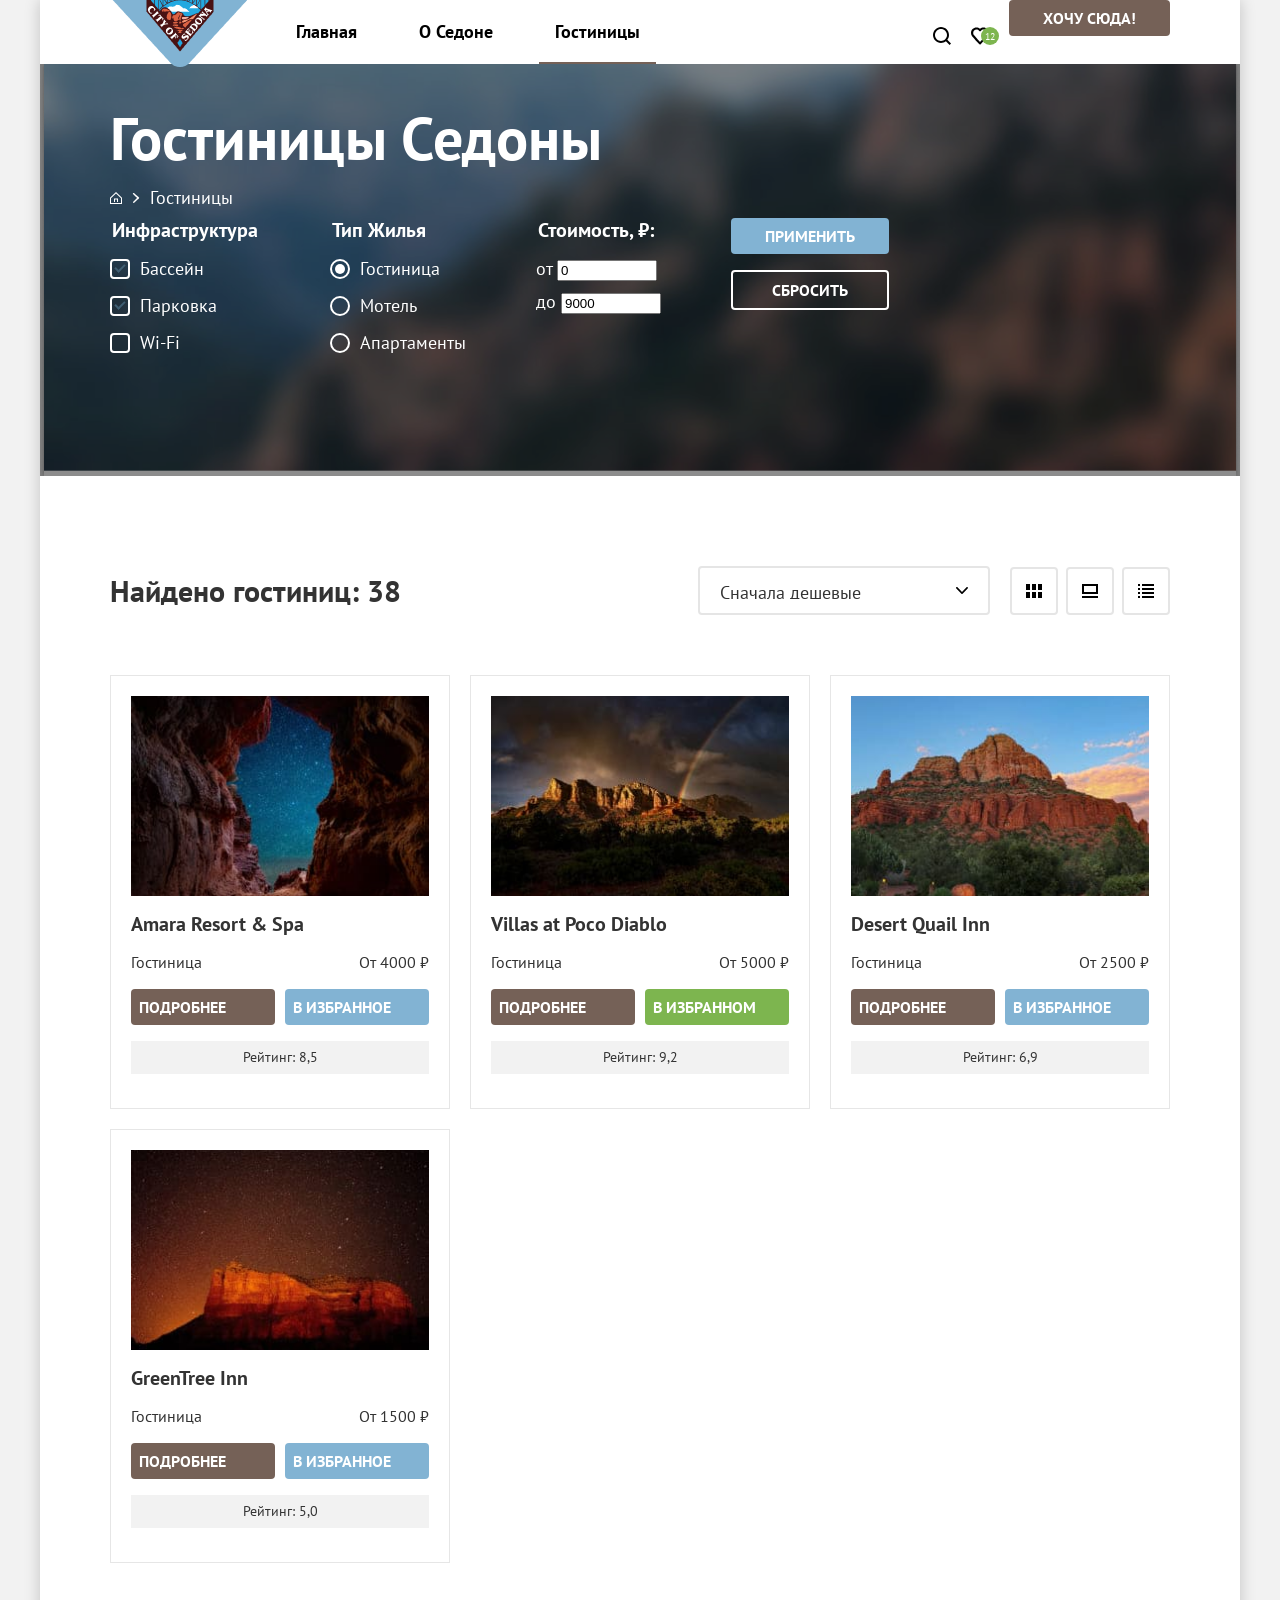
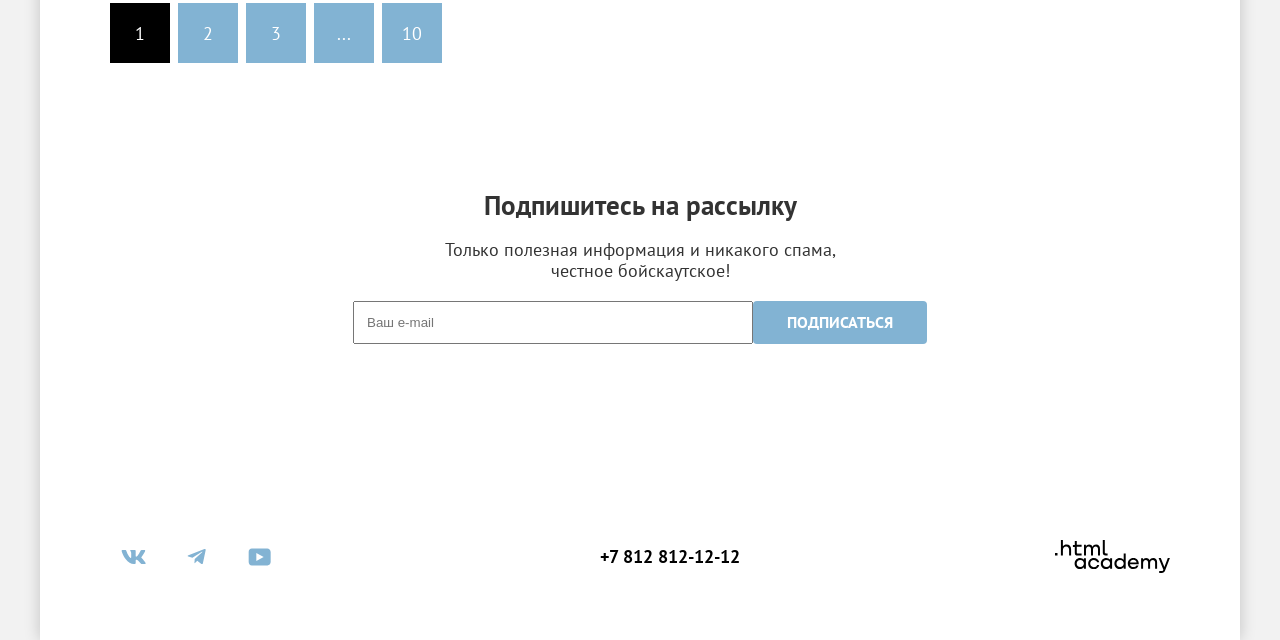
==== catalog.html @ e2291a4c "Add files via upload" ====
<!DOCTYPE html>
<html lang="ru">

<head>
  <meta charset="utf-8">
  <title>HTML Academy: Седона</title>
  <link rel="stylesheet" href="styles/styles.css">
</head>

<body class="page">
  <div class="container">

    <header class="header">
      <nav class="navigation">
        <a class="navigation-logo" href="index.html">
          <img class="image logo-img" src="images/logo.png" width="140" height="70" alt="Логотип города Седона">
        </a>

        <ul class="menu list-reset">
          <li class="menu-item">
            <a class="menu-link" href="index.html">Главная</a>
          </li>
          <li class="menu-item">
            <a class="menu-link" href="about.html">О Седоне</a>
          </li>
          <li class="menu-item">
            <a class="menu-link menu-link--active" href="catalog.html">Гостиницы</a>
          </li>
        </ul>

        <ul class="user list-reset">
          <li class="user-item">
            <a class="icon" href="search.html">
              <img class="image icon-img" src="images/search.svg" alt="">
              <span class="visually-hidden">Поиск</span>
            </a>
          </li>
          <li class="user-item">
            <a class="icon" href="favourites.html">
              <span class="count">12</span>
              <img class="image icon-img" src="images/favourite.svg" alt="">
              <span class="visually-hidden">Избранное</span>
            </a>
          </li>
          <li class="user-item">
            <a class="button button--brown" href="booking.html">Хочу сюда!</a>
          </li>
        </ul>
      </nav>
    </header>

    <main class="main-catalog">

      <section class="catalog">
        <h1 class="catalog-title">Гостиницы Седоны</h1>

        <ul class="breadcrumbs list-reset">
          <li class="breadcrumbs-item">
            <a class="breadcrumbs-link" href="index.html">
              <img class="image breadcrumbs-icon" src="images/main-page.svg" alt="Главная">
            </a>
          </li>
          <li class="breadcrumbs-item">
            <img class="image breadcrumbs-icon" src="images/breadcrumbs.png" alt="">
          </li>
          <li class="breadcrumbs-item breadcrumbs-current">
            <span aria-current="page">Гостиницы</span>
          </li>
        </ul>

        <section class="catalog-filter">
          <form class="filter" method="get" action="https://echo.htmlacademy.ru">

            <fieldset class="filter-group">
  
              <legend class="filter-title">Инфраструктура</legend>

  <label class="filter-label">
    <input class="filter-input" type="checkbox" checked>
    <span class="check"></span>
    Бассейн
  </label>

  <label class="filter-label">
    <input class="filter-input" type="checkbox" checked>
    <span class="check"></span>
    Парковка
  </label>

  <label class="filter-label">
    <input class="filter-input" type="checkbox">
    <span class="check"></span>
    Wi-Fi
  </label>
</fieldset>

<fieldset class="filter-group">
  <legend class="filter-title">Тип жилья</legend>

  <label class="filter-label">
    <input class="filter-input" type="radio" name="housing" checked>
    <span class="radio"></span>
    Гостиница
  </label>

  <label class="filter-label">
    <input class="filter-input" type="radio" name="housing">
    <span class="radio"></span>
    Мотель
  </label>

  <label class="filter-label">
    <input class="filter-input" type="radio" name="housing">
    <span class="radio"></span>
    Апартаменты
  </label>
</fieldset>
            <fieldset class="filter-group">
              <legend class="filter-title">Стоимость, ₽:</legend>

              <div class="filter-price">
                <label class="filter-price-label">
                  <span class="filter-price-text">от</span>
                  <input class="filter-price-input" type="number" name="price-from" value="0">
                </label>

                <label class="filter-price-label">
                  <span class="filter-price-text">до</span>
                  <input class="filter-price-input" type="number" name="price-to" value="9000">
                </label>
              </div>

            </fieldset>

            <div class="filter-buttons">
              <button class="button button--primary" type="submit">Применить</button>
              <button class="button button--reset" type="reset">Сбросить</button>
            </div>

          </form>
        </section>
      </section>

      <section class="catalog-results">

        <div class="catalog-controls">
          <h2 class="catalog-found">Найдено гостиниц: 38</h2>

          <select class="catalog-sorting">
            <option>Сначала дешевые</option>
            <option>Сначала дорогие</option>
          </select>

          <div class="catalog-view">
            <button class="catalog-view-button catalog-view-button--grid catalog-view-button--active" type="button">
              <span class="visually-hidden">Показать плиткой</span>
            </button>
            <button class="catalog-view-button catalog-view-button--card" type="button">
              <span class="visually-hidden">Показать карточками</span>
            </button>
            <button class="catalog-view-button catalog-view-button--list" type="button">
              <span class="visually-hidden">Показать списком</span>
            </button>
          </div>
        </div>

        <ul class="hotel-list list-reset">

  <li class="hotel-card">
    <img class="image hotel-card-image" src="images/hotel-1.jpg" alt="Отель Amara Resort & Spa">
    <h3 class="hotel-card-title">Amara Resort & Spa</h3>
    <div class="hotel-card-info">
      <span>Гостиница</span>
      <span>От 4000 ₽</span>
    </div>
    <div class="hotel-card-buttons">
      <a class="button" href="#">Подробнее</a>
      <a class="button button--favorite" href="#">В избранное</a>
    </div>
    <p class="rating">Рейтинг: 8,5</p>
  </li>

  <li class="hotel-card hotel-card--favorite">
    <img class="image hotel-card-image" src="images/hotel-2.jpg" alt="Отель Villas at Poco Diablo">
    <h3 class="hotel-card-title">Villas at Poco Diablo</h3>
    <div class="hotel-card-info">
      <span>Гостиница</span>
      <span>От 5000 ₽</span>
    </div>
    <div class="hotel-card-buttons">
      <a class="button" href="#">Подробнее</a>
      <a class="button button--favorite-active" href="#">В избранном</a>
    </div>
    <p class="rating">Рейтинг: 9,2</p>
  </li>

  <li class="hotel-card">
    <img class="image hotel-card-image" src="images/hotel-3.jpg" alt="Отель Desert Quail Inn">
    <h3 class="hotel-card-title">Desert Quail Inn</h3>
    <div class="hotel-card-info">
      <span>Гостиница</span>
      <span>От 2500 ₽</span>
    </div>
    <div class="hotel-card-buttons">
      <a class="button" href="#">Подробнее</a>
      <a class="button button--favorite" href="#">В избранное</a>
    </div>
    <p class="rating">Рейтинг: 6,9</p>
  </li>

  <li class="hotel-card">
    <img class="image hotel-card-image" src="images/hotel-4.jpg" alt="Отель GreenTree Inn">
    <h3 class="hotel-card-title">GreenTree Inn</h3>
    <div class="hotel-card-info">
      <span>Гостиница</span>
      <span>От 1500 ₽</span>
    </div>
    <div class="hotel-card-buttons">
      <a class="button" href="#">Подробнее</a>
      <a class="button button--favorite" href="#">В избранное</a>
    </div>
    <p class="rating">Рейтинг: 5,0</p>
  </li>

</ul>

        <ul class="pagination list-reset">
          <li><a class="active">1</a></li>
          <li><a href="#">2</a></li>
          <li><a href="#">3</a></li>
          <li><span>...</span></li>
          <li><a href="#">10</a></li>
        </ul>

        <section class="newsletter-main-catalog">
          <div class="newsletter-text">
            <h2 class="newsletter-catalog-title">Подпишитесь на рассылку</h2>
            <p class="newsletter-catalog-description">
              Только полезная информация и никакого спама,<br>
              честное бойскаутское!
            </p>
          </div>

          <form class="newsletter-form" action="https://echo.htmlacademy.ru/" method="post">
            <input class="newsletter-input" type="email" name="newsletter-email" placeholder="Ваш e-mail" required>
            <button class="button button--primary" type="submit">Подписаться</button>
          </form>
        </section>

      </section>
    </main>

    <footer class="page-footer">
      <div class="footer-container">

        <ul class="footer-social-list list-reset">
          <li><a href="#"><img class="image" src="images/social-vk.svg" alt="ВКонтакте"></a></li>
          <li><a href="#"><img class="image" src="images/social-telegram.svg" alt="Telegram"></a></li>
          <li><a href="#"><img class="image" src="images/social-youtube.svg" alt="YouTube"></a></li>
        </ul>

        <a href="tel:+78128121212" class="footer-phone">
          +7 812 812-12-12
        </a>

        <a class="footer-academy-link" href="https://htmlacademy.ru/intensive/htmlcss">
          <img class="image" src="images/html-academy.svg" alt="HTML Academy">
        </a>

      </div>
    </footer>

  </div>
</body>
</html>
---- styles/styles.css ----
@font-face {
  font-family: "PT Sans";
  font-weight: 400;
  src: url("../fonts/ptsans-400.woff2") format("woff2");
  font-display: swap;
}

@font-face {
  font-family: "PT Sans";
  font-weight: 700;
  src: url("../fonts/ptsans-700.woff2") format("woff2");
  font-display: swap;
}

*,
*::before,
*::after {
  box-sizing: border-box;
}

html {
  height: 100%;
}

body {
  margin: 0;
  font-family: "PT Sans", Arial, sans-serif;
  font-weight: 400;
  font-size: 18px;
  line-height: 21px;
  color: #333;
  background-color: #f2f2f2;
}

img {
  max-width: 100%;
  display: block;
  height: auto;
}

.container {
  margin: 0 auto;
  max-width: 1200px;
  min-height: 100%;
  background-color: #fff;
  box-shadow: 0 0 15px rgba(0, 0, 0, 0.2);
}

.visually-hidden {
  position: absolute;
  width: 1px;
  height: 1px;
  margin: -1px;
  border: 0;
  padding: 0;
  white-space: nowrap;
  overflow: hidden;
}

.header {
  background: #fff;
  position: relative;
}

.navigation {
  display: flex;
  align-items: center;
  padding: 0 70px;
  height: 64px;
}

.navigation-logo {
  margin-right: 30px;
}

.logo-img {
  position: relative;
  z-index: 20;
  display: block;
}

.menu {
  display: flex;
  gap: 30px;
  list-style: none;
  margin: 0;
  padding: 0;
}

.menu-link {
  display: block;
  padding: 20px 16px;
  font-weight: 700;
  text-decoration: none;
  color: #000;
}

.menu-link--active {
  border-bottom: 2px solid #756157;
}

.user {
  display: flex;
  gap: 20px;
  margin-left: auto;
  list-style: none;
  padding: 0;
}

.icon {
  display: flex;
  align-items: center;
  height: 64px;
  position: relative;
  top: 4px;
}

.icon-img {
  width: 18px;
  height: 18px;
}

.count {
  position: absolute;
  right: -10px;
  width: 18px;
  height: 18px;
  background: #7db54f;
  color: #fff;
  font-size: 10px;
  display: flex;
  align-items: center;
  justify-content: center;
  border-radius: 50%;
}

.button {
  display: block;
  padding: 8px 34px;
  font-family: inherit;
  font-weight: 700;
  font-size: 16px;
  line-height: 20px;
  max-width: 200px;
  text-transform: uppercase;
  text-decoration: none;
  border-radius: 4px;
  border: none;
  cursor: pointer;
  color: #fff;
  background-color: #756157;
}

.button--brown {
  background: #756157;
}

.button--primary {
  background: #82b3d3;
}

.button--favorite {
  background: #82b3d3;
}

.button--favorite-active {
  background: #7db54f;
}

.button--reset {
  background: transparent;
  border: 2px solid #fff;
}

.button:hover {
  filter: brightness(0.95);
}

.button:active {
  filter: brightness(0.85);
}

.hero {
  display: flex;
  min-height: 485px;
  margin-bottom: 69px;
  justify-content: center;
  align-items: center;
  position: relative;
}

.hero-decor {
  position: relative;
}

.hero::after {
  content: "";
  position: absolute;
  bottom: 0;
  left: 0;
  width: 100%;
  height: 57px;
  background: url("../images/white-decoration.svg") center no-repeat;
}

.welcome {
  display: block;
}

.vector {
  position: absolute;
  left: 50%;
  top: 45%;
  transform: translate(-50%, -50%);
}

.advantages {
  padding: 63px 0 0;
  text-align: center;
}

.advantages-list {
  display: grid;
  grid-template-columns: repeat(3, 1fr);
  margin: 0;
  padding: 0;
  list-style: none;
}

.advantages-item-title {
  margin: 0 0 20px;
  font-size: 24px;
  line-height: 28px;
  text-transform: uppercase;
  margin-bottom: 16px;
}

.advantages-text {
  max-width: 230px;
  margin: 0;
}

.advantages-item {
  display: flex;
  flex-direction: column;
  justify-content: center;
  align-items: center;
  padding: 50px 40px;
}

.advantages-item--wide {
  min-height: 384px;
  grid-column: 1 / -1;
  display: grid;
  grid-template-columns: 1fr 2fr;
}

.advantages-item:not(.advantages-item--wide):nth-child(even) {
  background: #f0f6fa;
}

.advantages-box {
  margin: 0;
  padding: 60px 40px;
  display: flex;
  flex-direction: column;
  justify-content: center;
  text-align: center;
}

.advantages-box--blue {
  background: #82b3d3;
  color: #fff;
  display: flex;
  flex-direction: column;
  justify-content: center;
  align-items: center;
}

.advantages-img {
  width: 100%;
  height: 100%;
  object-fit: cover;
  display: block;
}

.reasons {
  padding: 64px 0 0;
  text-align: center;
}

.reasons-list {
  display: grid;
  grid-template-columns: repeat(3, 1fr);
  margin-top: 64px;
  list-style: none;
  padding: 0;
}

.reasons-item {
  padding: 80px 30px;
  text-align: center;
}

.reasons-item-text {
  max-width: 230px;
  margin: 0 auto;
}

.reasons-item:nth-child(odd) {
  background: #f0f6fa;
}

.reasons-img {
  display: block;
  margin: 0 auto 20px;
  width: 75px;
  height: 72px;
}

.information {
  text-align: center;
  padding: 70px;
}

.newsletter {
  padding: 70px;
  text-align: center;
  background: url("../images/subscribe.jpg") center/cover no-repeat;
  color: #fff;
}

.catalog {
  display: flex;
  flex-direction: column;
  align-items: flex-start;
  padding: 35px 70px 70px;
  background: url("../images/filter.png") center/cover no-repeat;
  box-shadow: none;
  color: #fff;
  position: relative;
  gap: 10px;
  width: 1200px;
  height: 412px;
  background-size: cover;
}

.catalog::before {
  content: "";
  position: absolute;
  inset: 0;
  background: rgba(0,0,0,0.45);
}

.catalog > * {
  position: relative;
}

.catalog-title {
  font-family: "PT Sans", Arial, sans-serif;
  font-weight: 700;
  font-size: 60px;
  line-height: 78px;
  color: #ffffff;
  margin: 0 0;
}

.catalog-results {
  display: flex;
  flex-direction: column;
  padding: 50px 70px 60px;
  gap: 40px;
}

.catalog-view {
  display: flex;
  flex-direction: row;
  gap: 8px;
  align-items: center;
}

.catalog-view-button--grid {
  border: 2px solid #000000;
  background-image: url("../images/squares.svg");
}

.catalog-view-button--card {
  background-image: url("../images/cards.svg");
}

.catalog-view-button--list {
  background-image: url("../images/list.svg");
}

.catalog-view-button {
  box-sizing: border-box;
  width: 48px;
  height: 48px;
  display: flex;
  align-items: center;
  justify-content: center;
  padding: 0;
  border: 2px solid #e5e5e5;
  border-radius: 4px;
  background-color: #ffffff;
  cursor: pointer;
  background-repeat: no-repeat;
  background-position: center;
}

.breadcrumbs {
  display: flex;
  flex-direction: row;
  align-items: center;
  gap: 10px;

  padding: 0;
  margin: 0;

  list-style: none;
}

.rating {
  margin-top: auto;
  background: #f2f2f2;
  padding: 6px 10px;
  text-align: center;
  font-size: 14px;
}

.filter {
  display: flex;
  flex-direction: row;
  align-items: flex-start;
  gap: 70px;
}

.filter-group {
  border: none;
  padding: 0;
  margin: 0;
  display: flex;
  flex-direction: column;
  gap: 16px;
}

.filter-title {
  font-family: "PT Sans", Arial, sans-serif;
  font-weight: 700;
  font-size: 20px;
  line-height: 24px;
  color: #fff;
  text-transform: capitalize;
  margin: 0 0 16px;
  margin-bottom: 16px;
}

.filter-label {
  display: flex;
  align-items: center;
  gap: 10px;
  font-size: 18px;
  color: #ffffff;
  cursor: pointer;
}

.filter-input {
  position: absolute;
  opacity: 0;
}

.check {
  width: 20px;
  height: 20px;
  border: 2px solid #ffffff;
  border-radius: 4px;
  display: inline-block;
  position: relative;
}

.filter-input:checked + .check::after {
  content: "";
  position: absolute;
  left: 5px;
  top: 1px;
  width: 6px;
  height: 10px;
  border: solid #3f5e72;
  border-width: 0 2px 2px 0;
  transform: rotate(45deg);
}

.radio {
  width: 20px;
  height: 20px;
  border: 2px solid #ffffff;
  border-radius: 50%;
  display: inline-block;
  position: relative;
}

.filter-input:checked + .radio::after {
  content: "";
  position: absolute;
  width: 10px;
  height: 10px;
  border-radius: 100%;
  background-color: #ffffff;
  top: 3px;
  left: 3px;
}

.filter-price {
  display: flex;
  flex-direction: column;
  gap: 10px;
}

.filter-price-input {
  width: 100px;
}

.filter-buttons {
  display: flex;
  flex-direction: column;
  gap: 16px;
}

.catalog-controls {
  width: 100%;
  display: flex;
  align-items: center;
  padding: 40px 0 20px;
  gap: 20px;
  margin: 0;
}

.catalog-found {
  font-size: 30px;
  margin: 0;
}

.catalog-sorting {
  box-sizing: border-box;
  width: 292px;
  height: 49px;
  padding: 14px 40px 14px 20px;
  border: 2px solid #e5e5e5;
  border-radius: 4px;
  font-family: "PT Sans";
  font-weight: 400;
  font-size: 18px;
  font-style: normal;
  line-height: 21px;
  color: #333333;
  background-color: #ffffff;
  cursor: pointer;
  appearance: none;
  background-image: url("../images/arrow.svg");
  background-repeat: no-repeat;
  background-position: right 20px center;
  margin-left: auto;
}

.hotel-list {
  display: grid;
  grid-template-columns: repeat(3, 1fr);
  gap: 20px;
  margin: 0;
  padding: 0;
  list-style: none;
}

.hotel-card {
  display: grid;
  grid-template-rows: auto auto auto auto 1fr;
  gap: 16px;
  padding: 20px;
  border: 1px solid #e6e6e6;
}

.hotel-card-image {
  height: 200px;
  width: 100%;
  object-fit: cover;
}

.hotel-card-title {
  font-size: 20px;
  line-height: 24px;
  margin: 0;
}

.hotel-card-info {
  display: flex;
  justify-content: space-between;
  font-size: 16px;
}

.hotel-card-buttons {
  display: grid;
  grid-template-columns: 1fr 1fr;
  gap: 10px;
}

.hotel-card-buttons .button {
  width: 100%;
  padding: 8px;
}

.pagination {
  display: flex;
  gap: 8px;
  margin: 0;
  list-style: none;
  padding: 0;
}

.pagination a,
.pagination span {
  width: 60px;
  height: 60px;
  display: flex;
  align-items: center;
  justify-content: center;
  background: #82b3d3;
  color: #fff;
  text-decoration: none;
}

.pagination .active {
  background: #000;
}

.newsletter-main-catalog {
  padding: 70px;
  text-align: center;
  background: #fff;
}

.newsletter-form {
  display: flex;
  justify-content: center;
  margin-top: 20px;
}

.newsletter-input {
  width: 400px;
  padding: 12px;
}

.newsletter-button {
  background: #82b3d3;
  color: #fff;
  border: none;
  padding: 12px 20px;
}

.page-footer {
  padding: 45px 70px;
}

.footer-container {
  display: flex;
  justify-content: space-between;
  align-items: center;
}

.footer-social-list {
  display: flex;
  gap: 15px;
  list-style: none;
  padding: 0;
}

.footer-phone {
  font-weight: 700;
  text-decoration: none;
  color: #000;
}
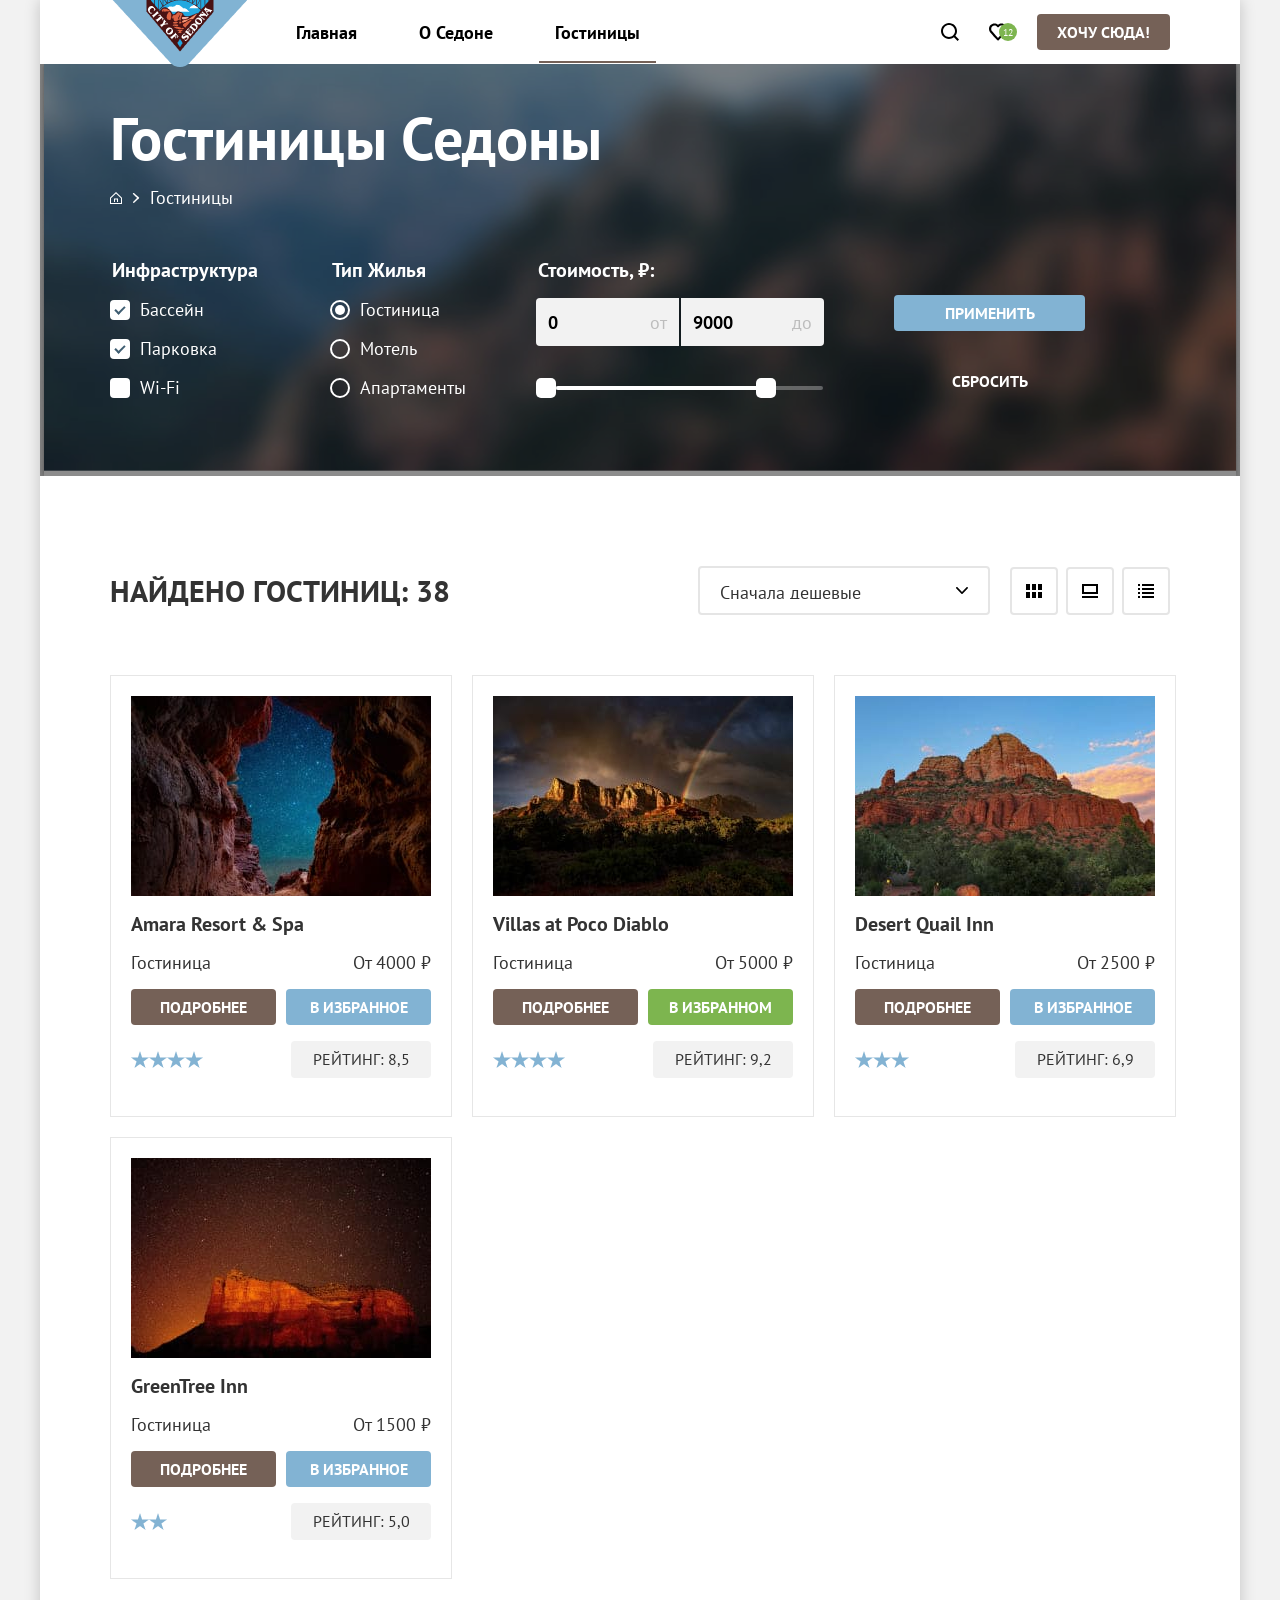
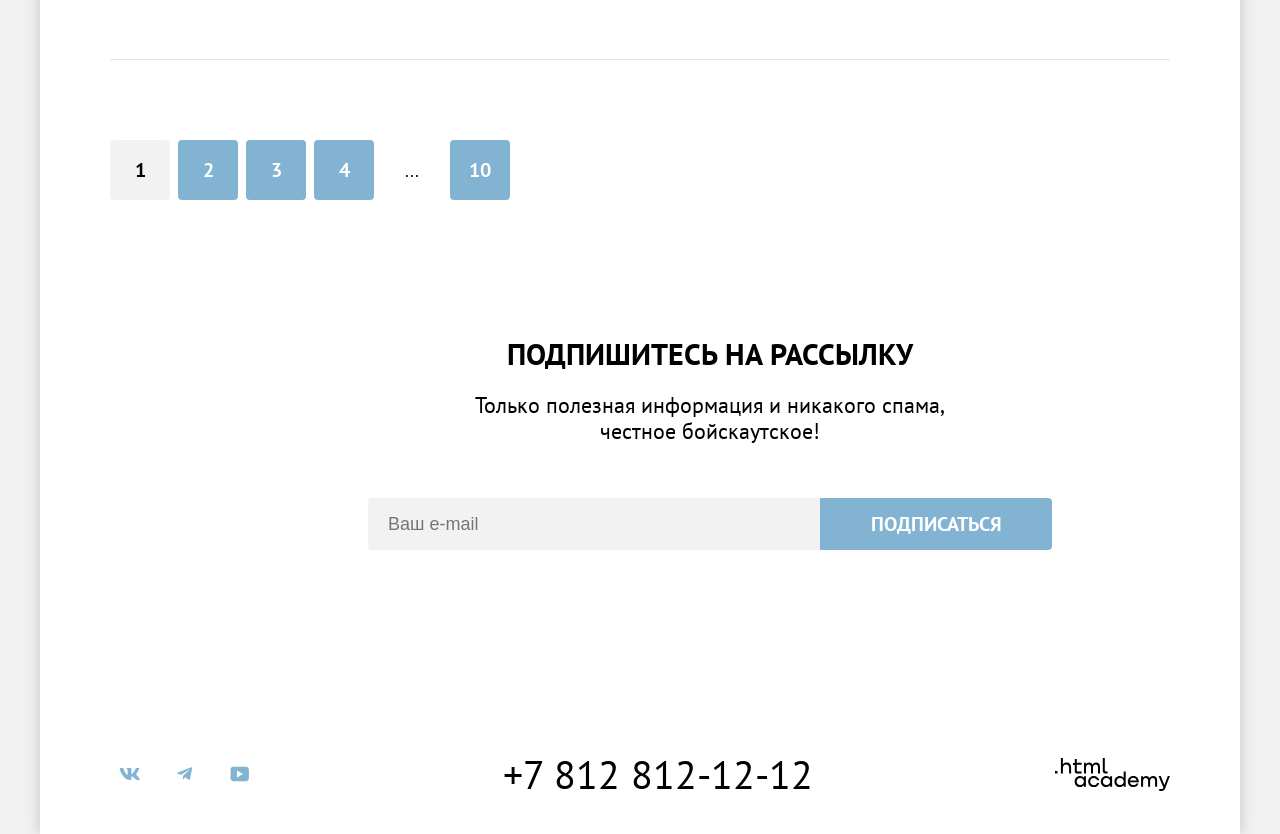
==== commit 9e973551: "Add files via upload" ====
--- a/catalog.html
+++ b/catalog.html
@@ -7,7 +7,7 @@
   <link rel="stylesheet" href="styles/styles.css">
 </head>
 
-<body class="page">
+<body class="page page--catalog">
   <div class="container">
 
     <header class="header">
@@ -72,49 +72,43 @@
           <form class="filter" method="get" action="https://echo.htmlacademy.ru">
 
             <fieldset class="filter-group">
-  
+
               <legend class="filter-title">Инфраструктура</legend>
 
-  <label class="filter-label">
-    <input class="filter-input" type="checkbox" checked>
-    <span class="check"></span>
-    Бассейн
-  </label>
-
-  <label class="filter-label">
-    <input class="filter-input" type="checkbox" checked>
-    <span class="check"></span>
-    Парковка
-  </label>
-
-  <label class="filter-label">
-    <input class="filter-input" type="checkbox">
-    <span class="check"></span>
-    Wi-Fi
-  </label>
-</fieldset>
-
-<fieldset class="filter-group">
-  <legend class="filter-title">Тип жилья</legend>
-
-  <label class="filter-label">
-    <input class="filter-input" type="radio" name="housing" checked>
-    <span class="radio"></span>
-    Гостиница
-  </label>
-
-  <label class="filter-label">
-    <input class="filter-input" type="radio" name="housing">
-    <span class="radio"></span>
-    Мотель
-  </label>
-
-  <label class="filter-label">
-    <input class="filter-input" type="radio" name="housing">
-    <span class="radio"></span>
-    Апартаменты
-  </label>
-</fieldset>
+              <label class="filter-label">
+                <input class="filter-input" type="checkbox" checked>
+                <span class="check"></span> Бассейн
+              </label>
+
+              <label class="filter-label">
+                <input class="filter-input" type="checkbox" checked>
+                <span class="check"></span> Парковка
+              </label>
+
+              <label class="filter-label">
+                <input class="filter-input" type="checkbox">
+                <span class="check"></span> Wi-Fi
+              </label>
+            </fieldset>
+
+            <fieldset class="filter-group">
+              <legend class="filter-title">Тип жилья</legend>
+
+              <label class="filter-label">
+                <input class="filter-input" type="radio" name="housing" checked>
+                <span class="radio"></span> Гостиница
+              </label>
+
+              <label class="filter-label">
+                <input class="filter-input" type="radio" name="housing">
+                <span class="radio"></span> Мотель
+              </label>
+
+              <label class="filter-label">
+                <input class="filter-input" type="radio" name="housing">
+                <span class="radio"></span> Апартаменты
+              </label>
+            </fieldset>
             <fieldset class="filter-group">
               <legend class="filter-title">Стоимость, ₽:</legend>
 
@@ -130,6 +124,13 @@
                 </label>
               </div>
 
+              <div class="range">
+                <div class="range-scale"></div>
+                <div class="range-bar"></div>
+
+                <button class="range-toggle range-toggle--min"></button>
+                <button class="range-toggle range-toggle--max"></button>
+              </div>
             </fieldset>
 
             <div class="filter-buttons">
@@ -166,78 +167,105 @@
 
         <ul class="hotel-list list-reset">
 
-  <li class="hotel-card">
-    <img class="image hotel-card-image" src="images/hotel-1.jpg" alt="Отель Amara Resort & Spa">
-    <h3 class="hotel-card-title">Amara Resort & Spa</h3>
-    <div class="hotel-card-info">
-      <span>Гостиница</span>
-      <span>От 4000 ₽</span>
-    </div>
-    <div class="hotel-card-buttons">
-      <a class="button" href="#">Подробнее</a>
-      <a class="button button--favorite" href="#">В избранное</a>
-    </div>
-    <p class="rating">Рейтинг: 8,5</p>
-  </li>
-
-  <li class="hotel-card hotel-card--favorite">
-    <img class="image hotel-card-image" src="images/hotel-2.jpg" alt="Отель Villas at Poco Diablo">
-    <h3 class="hotel-card-title">Villas at Poco Diablo</h3>
-    <div class="hotel-card-info">
-      <span>Гостиница</span>
-      <span>От 5000 ₽</span>
-    </div>
-    <div class="hotel-card-buttons">
-      <a class="button" href="#">Подробнее</a>
-      <a class="button button--favorite-active" href="#">В избранном</a>
-    </div>
-    <p class="rating">Рейтинг: 9,2</p>
-  </li>
-
-  <li class="hotel-card">
-    <img class="image hotel-card-image" src="images/hotel-3.jpg" alt="Отель Desert Quail Inn">
-    <h3 class="hotel-card-title">Desert Quail Inn</h3>
-    <div class="hotel-card-info">
-      <span>Гостиница</span>
-      <span>От 2500 ₽</span>
-    </div>
-    <div class="hotel-card-buttons">
-      <a class="button" href="#">Подробнее</a>
-      <a class="button button--favorite" href="#">В избранное</a>
-    </div>
-    <p class="rating">Рейтинг: 6,9</p>
-  </li>
-
-  <li class="hotel-card">
-    <img class="image hotel-card-image" src="images/hotel-4.jpg" alt="Отель GreenTree Inn">
-    <h3 class="hotel-card-title">GreenTree Inn</h3>
-    <div class="hotel-card-info">
-      <span>Гостиница</span>
-      <span>От 1500 ₽</span>
-    </div>
-    <div class="hotel-card-buttons">
-      <a class="button" href="#">Подробнее</a>
-      <a class="button button--favorite" href="#">В избранное</a>
-    </div>
-    <p class="rating">Рейтинг: 5,0</p>
-  </li>
-
-</ul>
+          <li class="hotel-card">
+            <img class="image hotel-card-image" src="images/hotel-1.jpg" alt="Отель Amara Resort & Spa">
+            <h3 class="hotel-card-title">Amara Resort & Spa</h3>
+            <div class="hotel-card-info">
+              <span>Гостиница</span>
+              <span>От 4000 ₽</span>
+            </div>
+            <div class="hotel-card-buttons">
+              <a class="button" href="#">Подробнее</a>
+              <a class="button button--favorite" href="#">В избранное</a>
+            </div>
+            <p class="rating rating--4">
+              <span class="rating-stars"></span>
+              <span class="rating-value"> Рейтинг: 8,5</span>
+            </p>
+          </li>
+
+          <li class="hotel-card hotel-card--favorite">
+            <img class="image hotel-card-image" src="images/hotel-2.jpg" alt="Отель Villas at Poco Diablo">
+            <h3 class="hotel-card-title">Villas at Poco Diablo</h3>
+            <div class="hotel-card-info">
+              <span>Гостиница</span>
+              <span>От 5000 ₽</span>
+            </div>
+            <div class="hotel-card-buttons">
+              <a class="button" href="#">Подробнее</a>
+              <a class="button button--favorite-active" href="#">В избранном</a>
+            </div>
+            <p class="rating rating--4">
+              <span class="rating-stars"></span>
+              <span class="rating-value"> Рейтинг: 9,2</span>
+            </p>
+          </li>
+
+          <li class="hotel-card">
+            <img class="image hotel-card-image" src="images/hotel-3.jpg" alt="Отель Desert Quail Inn">
+            <h3 class="hotel-card-title">Desert Quail Inn</h3>
+            <div class="hotel-card-info">
+              <span>Гостиница</span>
+              <span>От 2500 ₽</span>
+            </div>
+            <div class="hotel-card-buttons">
+              <a class="button" href="#">Подробнее</a>
+              <a class="button button--favorite" href="#">В избранное</a>
+            </div>
+            <p class="rating rating--3">
+              <span class="rating-stars"></span>
+              <span class="rating-value"> Рейтинг: 6,9</span>
+            </p>
+          </li>
+
+          <li class="hotel-card">
+            <img class="image hotel-card-image" src="images/hotel-4.jpg" alt="Отель GreenTree Inn">
+            <h3 class="hotel-card-title">GreenTree Inn</h3>
+            <div class="hotel-card-info">
+              <span>Гостиница</span>
+              <span>От 1500 ₽</span>
+            </div>
+            <div class="hotel-card-buttons">
+              <a class="button" href="#">Подробнее</a>
+              <a class="button button--favorite" href="#">В избранное</a>
+            </div>
+            <p class="rating rating--2">
+              <span class="rating-stars"></span>
+              <span class="rating-value"> Рейтинг: 5,0</span>
+            </p>
+          </li>
+
+        </ul>
+
+        <div class="catalog-divider"></div>
 
         <ul class="pagination list-reset">
-          <li><a class="active">1</a></li>
-          <li><a href="#">2</a></li>
-          <li><a href="#">3</a></li>
-          <li><span>...</span></li>
-          <li><a href="#">10</a></li>
+          <li class="pagination-item">
+            <a class="pagination-link pagination-link--active" href="">1</a>
+          </li>
+          <li class="pagination-item">
+            <a class="pagination-link" href="#">2</a>
+          </li>
+          <li class="pagination-item">
+            <a class="pagination-link" href="#">3</a>
+          </li>
+          <li class="pagination-item">
+            <a class="pagination-link" href="#">4</a>
+          </li>
+          <li class="pagination-item">
+            <span class="pagination-more">...</span>
+          </li>
+          <li class="pagination-item">
+            <a class="pagination-link" href="#">10</a>
+          </li>
         </ul>
 
         <section class="newsletter-main-catalog">
           <div class="newsletter-text">
             <h2 class="newsletter-catalog-title">Подпишитесь на рассылку</h2>
             <p class="newsletter-catalog-description">
-              Только полезная информация и никакого спама,<br>
-              честное бойскаутское!
+              Только полезная информация и никакого спама,
+              <br> честное бойскаутское!
             </p>
           </div>
 
@@ -254,9 +282,15 @@
       <div class="footer-container">
 
         <ul class="footer-social-list list-reset">
-          <li><a href="#"><img class="image" src="images/social-vk.svg" alt="ВКонтакте"></a></li>
-          <li><a href="#"><img class="image" src="images/social-telegram.svg" alt="Telegram"></a></li>
-          <li><a href="#"><img class="image" src="images/social-youtube.svg" alt="YouTube"></a></li>
+          <li>
+            <a href="#"><img class="image" src="images/social-vk.svg" alt="ВКонтакте"></a>
+          </li>
+          <li>
+            <a href="#"><img class="image" src="images/social-telegram.svg" alt="Telegram"></a>
+          </li>
+          <li>
+            <a href="#"><img class="image" src="images/social-youtube.svg" alt="YouTube"></a>
+          </li>
         </ul>
 
         <a href="tel:+78128121212" class="footer-phone">
@@ -272,4 +306,5 @@
 
   </div>
 </body>
+
 </html>
--- a/styles/styles.css
+++ b/styles/styles.css
@@ -18,7 +18,8 @@
   box-sizing: border-box;
 }
 
-html {
+html,
+body {
   height: 100%;
 }
 
@@ -40,6 +41,7 @@
 
 .container {
   margin: 0 auto;
+  width: 100%;
   max-width: 1200px;
   min-height: 100%;
   background-color: #fff;
@@ -96,15 +98,22 @@
 }
 
 .menu-link--active {
-  border-bottom: 2px solid #756157;
+  box-shadow: inset 0 -2px 0 #756157;
+}
+
+.user,
+.menu,
+.list-reset {
+  list-style: none;
+  margin: 0;
+  padding: 0;
 }
 
 .user {
   display: flex;
-  gap: 20px;
+  align-items: center;
+  gap: 30px;
   margin-left: auto;
-  list-style: none;
-  padding: 0;
 }
 
 .icon {
@@ -112,7 +121,7 @@
   align-items: center;
   height: 64px;
   position: relative;
-  top: 4px;
+  top: 0;
 }
 
 .icon-img {
@@ -135,13 +144,14 @@
 }
 
 .button {
-  display: block;
-  padding: 8px 34px;
-  font-family: inherit;
+  display: inline-flex;
+  justify-content: center;
+  align-items: center;
+  padding: 8px 20px;
+  font-family: "PT Sans", Arial, sans-serif;
   font-weight: 700;
   font-size: 16px;
   line-height: 20px;
-  max-width: 200px;
   text-transform: uppercase;
   text-decoration: none;
   border-radius: 4px;
@@ -156,7 +166,12 @@
 }
 
 .button--primary {
-  background: #82b3d3;
+  display: inline-flex;
+  justify-content: center;
+  align-items: center;
+  width: 191px;
+  height: 36px;
+  background-color: #82b3d3;
 }
 
 .button--favorite {
@@ -168,8 +183,20 @@
 }
 
 .button--reset {
+  display: flex;
+  justify-content: center;
+  align-items: center;
+  width: 191px;
+  height: 36px;
+  padding: 8px 50px;
   background: transparent;
-  border: 2px solid #fff;
+  font-family: "PT Sans", Arial, sans-serif;
+  font-weight: 700;
+  font-size: 16px;
+  line-height: 20px;
+  color: #fff;
+  text-transform: uppercase;
+  cursor: pointer;
 }
 
 .button:hover {
@@ -187,6 +214,7 @@
   justify-content: center;
   align-items: center;
   position: relative;
+  background-image: url("../images/background-footer.png");
 }
 
 .hero-decor {
@@ -215,78 +243,174 @@
 }
 
 .advantages {
-  padding: 63px 0 0;
+  width: 1200px;
+  max-width: 1200px;
+  margin: 0 auto;
+}
+
+.advantages-intro {
+  display: flex;
+  flex-direction: column;
+  justify-content: center;
+  align-items: center;
+  padding: 69px 0;
+  gap: 25px;
+  width: 100%;
+  max-width: 1200px;
+  height: 282px;
+  background: #fff;
   text-align: center;
 }
 
+.advantages-main-title {
+  margin: 0 0 20px;
+  font-size: 30px;
+  line-height: 36px;
+  font-weight: 700;
+  text-transform: uppercase;
+  color: #000;
+}
+
+.advantages-description {
+  margin: 0;
+  font-size: 22px;
+  line-height: 26px;
+  color: #333;
+}
+
 .advantages-list {
-  display: grid;
-  grid-template-columns: repeat(3, 1fr);
+  display: flex;
+  flex-wrap: wrap;
   margin: 0;
   padding: 0;
   list-style: none;
 }
 
+.advantages-item {
+  display: flex;
+  min-width: 400px;
+  min-height: 385px;
+}
+
+.advantages-box {
+  width: 400px;
+  display: flex;
+  flex-direction: column;
+  justify-content: center;
+  align-items: center;
+  text-align: center;
+  padding: 60px 40px;
+  gap: 20px;
+}
+
 .advantages-item-title {
-  margin: 0 0 20px;
-  font-size: 24px;
-  line-height: 28px;
-  text-transform: uppercase;
-  margin-bottom: 16px;
+width: 175px;
+height: 56px;
+font-family: "PT Sans", Arial, sans-serif;
+font-style: normal;
+font-weight: 700;
+font-size: 24px;
+line-height: 28px;
+text-align: center;
+text-transform: uppercase;
+color: #000;
+}
+
+.advantages-line {
+  width: 60px;
+  height: 2px;
+  background: rgba(0, 0, 0, 0.3);
 }
 
 .advantages-text {
-  max-width: 230px;
-  margin: 0;
-}
-
-.advantages-item {
-  display: flex;
-  flex-direction: column;
-  justify-content: center;
-  align-items: center;
-  padding: 50px 40px;
-}
-
-.advantages-item--wide {
-  min-height: 384px;
-  grid-column: 1 / -1;
-  display: grid;
-  grid-template-columns: 1fr 2fr;
-}
-
-.advantages-item:not(.advantages-item--wide):nth-child(even) {
-  background: #f0f6fa;
-}
-
-.advantages-box {
-  margin: 0;
-  padding: 60px 40px;
-  display: flex;
-  flex-direction: column;
-  justify-content: center;
-  text-align: center;
-}
-
-.advantages-box--blue {
-  background: #82b3d3;
-  color: #fff;
-  display: flex;
-  flex-direction: column;
-  justify-content: center;
-  align-items: center;
+width: 230px;
+height: 42px;
+font-family: "PT Sans", Arial, sans-serif;
+font-style: normal;
+font-weight: 400;
+font-size: 18px;
+line-height: 21px;
+text-align: center;
+color: #333;
 }
 
 .advantages-img {
-  width: 100%;
-  height: 100%;
+  width: 800px;
+  height: 385px;
   object-fit: cover;
   display: block;
+}
+
+.advantages-item--dark .advantages-box {
+  background: #82b3d3;
+  color: #fff;
+}
+
+.advantages-item--dark .advantages-item-title,
+.advantages-item--dark .advantages-text {
+  color: #fff;
+}
+
+.advantages-item--dark .advantages-line {
+  background: rgba(255, 255, 255, 0.3);
+}
+
+.advantages-item--light .advantages-box {
+  background: rgba(131, 179, 211, 0.12);
+}
+
+/* средний */
+.advantages-item--medium .advantages-box {
+  background: rgba(131, 179, 211, 0.2);
+}
+
+.advantages-item--wide {
+  display: flex;
+}
+
+.advantages-item--wide:nth-child(odd) {
+  flex-direction: row;
+}
+
+.advantages-item--wide:nth-child(even) {
+  flex-direction: row-reverse;
 }
 
 .reasons {
   padding: 64px 0 0;
   text-align: center;
+}
+
+.reasons-intro {
+  display: flex;
+  flex-direction: column;
+  align-items: center;
+  padding: 64px 0;
+  gap: 20px;
+  width: 1200px;
+  text-align: center;
+  background: #fff;
+}
+
+.reasons-title {
+  margin: 0;
+  width: 505px;
+  font-family: "PT Sans", Arial, sans-serif;
+  font-weight: 700;
+  font-size: 30px;
+  line-height: 36px;
+  text-transform: uppercase;
+  color: #000;
+}
+
+.reasons-description {
+  margin: 0;
+  width: 490px;
+  font-family: "PT Sans", Arial, sans-serif;
+  font-weight: 400;
+  font-size: 22px;
+  line-height: 26px;
+  color: #333;
 }
 
 .reasons-list {
@@ -297,14 +421,34 @@
   padding: 0;
 }
 
+.reasons-item-title {
+  margin: 0;
+  width: 230px;
+  font-size: 24px;
+  line-height: 28px;
+  font-weight: 700;
+  text-align: center;
+  text-transform: uppercase;
+  color: #000;
+}
+
 .reasons-item {
+  display: flex;
+  flex-direction: column;
+  align-items: center;
+  justify-content: center;
+  text-align: center;
   padding: 80px 30px;
-  text-align: center;
-}
+}
+
 
 .reasons-item-text {
-  max-width: 230px;
-  margin: 0 auto;
+  display: flex;
+  flex-direction: column;
+  align-items: center;
+  justify-content: center;
+  width: 230px;
+  gap: 30px;
 }
 
 .reasons-item:nth-child(odd) {
@@ -319,8 +463,48 @@
 }
 
 .information {
+  width: 1200px;
+  margin: 0 auto;
+  padding: 96px 0;
+  display: flex;
+  flex-direction: column;
+  align-items: center;
+  gap: 54px;
+  background: #fff;
   text-align: center;
-  padding: 70px;
+}
+
+.information-title {
+  margin: 0;
+  font-family: "PT Sans", Arial, sans-serif;
+  font-weight: 700;
+  font-size: 30px;
+  line-height: 36px;
+  text-transform: uppercase;
+  color: #000;
+}
+
+.information-description {
+  margin: 0;
+  width: 592px;
+  font-family: "PT Sans", Arial, sans-serif;
+  font-weight: 400;
+  font-size: 22px;
+  line-height: 26px;
+  color: #333;
+}
+
+.information .button {
+  width: 376px;
+  height: 52px;
+  font-size: 20px;
+  line-height: 36px;
+  text-transform: uppercase;
+}
+
+.information .button--primary {
+  background: #756157;
+  color: #fff;
 }
 
 .newsletter {
@@ -350,18 +534,24 @@
   position: absolute;
   inset: 0;
   background: rgba(0,0,0,0.45);
+  z-index: 0;
 }
 
 .catalog > * {
   position: relative;
 }
 
+.catalog-filter {
+  margin-top: 40px;
+}
+
+
 .catalog-title {
   font-family: "PT Sans", Arial, sans-serif;
   font-weight: 700;
   font-size: 60px;
   line-height: 78px;
-  color: #ffffff;
+  color: #fff;
   margin: 0 0;
 }
 
@@ -402,7 +592,7 @@
   padding: 0;
   border: 2px solid #e5e5e5;
   border-radius: 4px;
-  background-color: #ffffff;
+  background-color: #fff;
   cursor: pointer;
   background-repeat: no-repeat;
   background-position: center;
@@ -413,26 +603,52 @@
   flex-direction: row;
   align-items: center;
   gap: 10px;
-
   padding: 0;
   margin: 0;
-
   list-style: none;
 }
 
 .rating {
+  display: flex;
+  align-items: center;
+  justify-content: space-between;
+  width: 300px;
+  height: 37px;
   margin-top: auto;
+}
+
+.rating-stars {
+  height: 17px;
+  width: 90px;
+  background-image: url("../images/star.png"); /* лучше svg */
+  background-repeat: repeat-x;
+  background-size: 18px 17px;
+}
+
+.rating-value {
+  width: 140px;
+  height: 37px;
+  display: flex;
+  align-items: center;
+  justify-content: center;
   background: #f2f2f2;
-  padding: 6px 10px;
-  text-align: center;
-  font-size: 14px;
-}
+  border-radius: 4px;
+  font-size: 16px;
+  text-transform: uppercase;
+}
+
+.rating--1 .rating-stars { width: 18px; }
+.rating--2 .rating-stars { width: 36px; }
+.rating--3 .rating-stars { width: 54px; }
+.rating--4 .rating-stars { width: 72px; }
+.rating--5 .rating-stars { width: 90px; }
 
 .filter {
   display: flex;
   flex-direction: row;
   align-items: flex-start;
   gap: 70px;
+  height: 100%;
 }
 
 .filter-group {
@@ -459,8 +675,11 @@
   display: flex;
   align-items: center;
   gap: 10px;
+  font-family: "PT Sans", Arial, sans-serif;
+  font-weight: 400;
   font-size: 18px;
-  color: #ffffff;
+  line-height: 23px;
+  color: #fff;
   cursor: pointer;
 }
 
@@ -472,28 +691,27 @@
 .check {
   width: 20px;
   height: 20px;
-  border: 2px solid #ffffff;
+  background-color: #fff;
   border-radius: 4px;
-  display: inline-block;
   position: relative;
 }
 
 .filter-input:checked + .check::after {
   content: "";
   position: absolute;
-  left: 5px;
-  top: 1px;
   width: 6px;
   height: 10px;
-  border: solid #3f5e72;
+  border: solid #3F5E72;
   border-width: 0 2px 2px 0;
   transform: rotate(45deg);
+  top: 4px;
+  left: 7px;
 }
 
 .radio {
   width: 20px;
   height: 20px;
-  border: 2px solid #ffffff;
+  border: 2px solid #fff;
   border-radius: 50%;
   display: inline-block;
   position: relative;
@@ -505,25 +723,129 @@
   width: 10px;
   height: 10px;
   border-radius: 100%;
-  background-color: #ffffff;
+  background-color: #fff;
   top: 3px;
   left: 3px;
 }
 
 .filter-price {
   display: flex;
-  flex-direction: column;
-  gap: 10px;
+  gap: 2px;
+  align-items: stretch;
 }
 
 .filter-price-input {
-  width: 100px;
+  width: 143px;
+  height: 48px;
+  padding: 0 12px;
+  font-family: "PT Sans", Arial, sans-serif;
+  font-weight: 700;
+  font-size: 18px;
+  line-height: 23px;
+  color: #000;
+  background: #f2f2f2;
+  border: none;
+  box-sizing: border-box;
+}
+
+.filter-price-label {
+  position: relative;
+  display: flex;
+}
+
+.filter-price-text {
+  position: absolute;
+  right: 12px;
+  top: 50%;
+  transform: translateY(-50%);
+  font-size: 18px;
+  color: #bdbdbd;
+}
+
+.filter-price-label:first-child .filter-price-input {
+  width: 143px;
+  height: 48px;
+  display: flex;
+  align-items: center;
+  padding: 0 12px;
+  background: #f2f2f2;
+  border: none;
+  border-radius: 4px 0 0 4px;
+}
+
+.filter-price-label:last-child .filter-price-input {
+  border-radius: 0 4px 4px 0;
+}
+
+.range {
+  position: relative;
+  width: 288px;
+  height: 20px;
+  margin-top: 16px;
+}
+
+.range-bar {
+  position: absolute;
+  height: 4px;
+  top: 50%;
+  transform: translateY(-50%);
+  left: 20px;   
+  right: 60px;  
+  background: #fff;
+  border-radius: 2px;
+}
+
+.range-scale {
+  position: absolute;
+  width: 287px;
+  height: 4px;
+  top: 50%;
+  transform: translateY(-50%);
+  background: rgba(255, 255, 255, 0.3);
+  border-radius: 2px;
+}
+
+.range-toggle {
+  position: absolute;
+  top: 50%;
+  transform: translateY(-50%);
+  width: 20px;
+  height: 20px;
+  background: #fff;
+  border-radius: 5px;
+  border: none;
+  cursor: pointer;
+}
+
+.range-toggle--min {
+  position: absolute;
+  width: 20px;
+  height: 20px;
+  left: 0;
+  top: 50%;
+  transform: translateY(-50%);
+  background: #fff;
+  border-radius: 5px;
+  cursor: pointer;
+}
+
+.range-toggle--max {
+  position: absolute;
+  width: 20px;
+  height: 20px;
+  left: 220px;
+  top: 50%;
+  transform: translateY(-50%);
+  background: #fff;
+  border-radius: 5px;
+  cursor: pointer;
 }
 
 .filter-buttons {
   display: flex;
   flex-direction: column;
-  gap: 16px;
+  gap: 32px;
+  margin-top: auto;
 }
 
 .catalog-controls {
@@ -538,6 +860,7 @@
 .catalog-found {
   font-size: 30px;
   margin: 0;
+  text-transform: uppercase;
 }
 
 .catalog-sorting {
@@ -552,8 +875,8 @@
   font-size: 18px;
   font-style: normal;
   line-height: 21px;
-  color: #333333;
-  background-color: #ffffff;
+  color: #333;
+  background-color: #fff;
   cursor: pointer;
   appearance: none;
   background-image: url("../images/arrow.svg");
@@ -573,28 +896,31 @@
 
 .hotel-card {
   display: grid;
-  grid-template-rows: auto auto auto auto 1fr;
+  grid-template-rows: auto auto auto auto auto;
   gap: 16px;
+  justify-items: start;
   padding: 20px;
   border: 1px solid #e6e6e6;
+  background: #fff;
+  justify-items: stretch;
 }
 
 .hotel-card-image {
+  width: 100%;
   height: 200px;
-  width: 100%;
   object-fit: cover;
 }
 
 .hotel-card-title {
+  margin: 0;
   font-size: 20px;
   line-height: 24px;
-  margin: 0;
 }
 
 .hotel-card-info {
   display: flex;
   justify-content: space-between;
-  font-size: 16px;
+  width: 100%;
 }
 
 .hotel-card-buttons {
@@ -605,59 +931,156 @@
 
 .hotel-card-buttons .button {
   width: 100%;
-  padding: 8px;
+  height: 36px;
+  display: flex;
+  justify-content: center;
+  align-items: center;
+}
+
+.catalog-divider {
+  height: 1px;
+  background: #e6e6e6;
+  margin: 40px 0;
 }
 
 .pagination {
   display: flex;
   gap: 8px;
   margin: 0;
+  padding: 0;
   list-style: none;
-  padding: 0;
-}
-
-.pagination a,
-.pagination span {
+}
+
+.pagination-item {
+  display: flex;
+}
+
+.pagination-link {
   width: 60px;
   height: 60px;
   display: flex;
   align-items: center;
   justify-content: center;
+  font-family: "PT Sans", Arial, sans-serif;
+  font-weight: 700;
+  font-size: 20px;
+  line-height: 36px;
+  background-color: #82b3d3;
+  color: #fff;
+  text-transform: uppercase;
+  text-decoration: none;
+  border-radius: 4px;
+}
+
+.pagination-link--active {
+  background: #f2f2f2;
+  color: #000;
+}
+
+.pagination-more {
+  width: 60px;
+  height: 60px;
+  display: flex;
+  align-items: center;
+  justify-content: center;
+  background: transparent;
+  color: #000;
+}
+
+.newsletter-main-catalog {
+  width: 1200px;
+  min-height: 414px;
+  display: flex;
+  flex-direction: column;
+  justify-content: center;
+  align-items: center;
+  padding: 96px 258px 104px;
+  gap: 54px;
+}
+
+.page--home .newsletter-main-catalog {
+  background-image: url("../images/background-footer.png");
+  width: 1200px;
+  min-height: 414px;
+  background-size: cover;
+  background-position: center;
+  background-repeat: no-repeat;
+  display: flex;
+  flex-direction: column;
+  justify-content: center;
+  align-items: center;
+  padding: 96px 258px 104px;
+  gap: 54px;
+}
+
+
+.newsletter-catalog-title {
+  margin: 0;
+  font-family: "PT Sans", Arial, sans-serif;
+  font-weight: 700;
+  font-size: 30px;
+  line-height: 36px;
+  text-transform: uppercase;
+  color: #000;
+}
+
+.page--home .newsletter-catalog-title,
+.page--home .newsletter-catalog-description {
+  color: #fff;
+}
+
+.newsletter-catalog-description {
+  margin: 0;
+  font-family: "PT Sans", Arial, sans-serif;
+  font-weight: 400;
+  font-size: 22px;
+  line-height: 26px;
+  color: #000;
+}
+
+.newsletter-text {
+  display: flex;
+  flex-direction: column;
+  align-items: center;
+  gap: 20px;
+  width: 475px;
+  text-align: center;
+}
+
+.newsletter-form {
+  display: flex;
+  width: 684px;
+  height: 52px;
+}
+
+.newsletter-input {
+  width: 452px;
+  height: 52px;
+  padding: 12px 20px;
+  background: #f2f2f2;
+  border: none;
+  border-radius: 4px 0 0 4px;
+  font-size: 18px;
+}
+
+.newsletter-form .button {
+  width: 232px;
+  height: 52px;
+  display: flex;
+  justify-content: center;
+  align-items: center;
   background: #82b3d3;
-  color: #fff;
-  text-decoration: none;
-}
-
-.pagination .active {
-  background: #000;
-}
-
-.newsletter-main-catalog {
-  padding: 70px;
-  text-align: center;
+  border-radius: 0 4px 4px 0;
+  font-weight: 700;
+  font-size: 20px;
+  text-transform: uppercase;
+  color: #fff;
+  border: none;
+}
+
+.page-footer {
   background: #fff;
-}
-
-.newsletter-form {
-  display: flex;
-  justify-content: center;
-  margin-top: 20px;
-}
-
-.newsletter-input {
-  width: 400px;
-  padding: 12px;
-}
-
-.newsletter-button {
-  background: #82b3d3;
-  color: #fff;
-  border: none;
-  padding: 12px 20px;
-}
-
-.page-footer {
-  padding: 45px 70px;
+  padding: 40px 70px;
 }
 
 .footer-container {
@@ -670,11 +1093,22 @@
   display: flex;
   gap: 15px;
   list-style: none;
+  margin: 0;
   padding: 0;
 }
 
+.footer-social-list a {
+  width: 40px;
+  height: 40px;
+  display: flex;
+  align-items: center;
+  justify-content: center;
+}
+
 .footer-phone {
-  font-weight: 700;
+  font-size: 40px;
+  line-height: 40px;
   text-decoration: none;
   color: #000;
-}
+  text-align: center;
+}
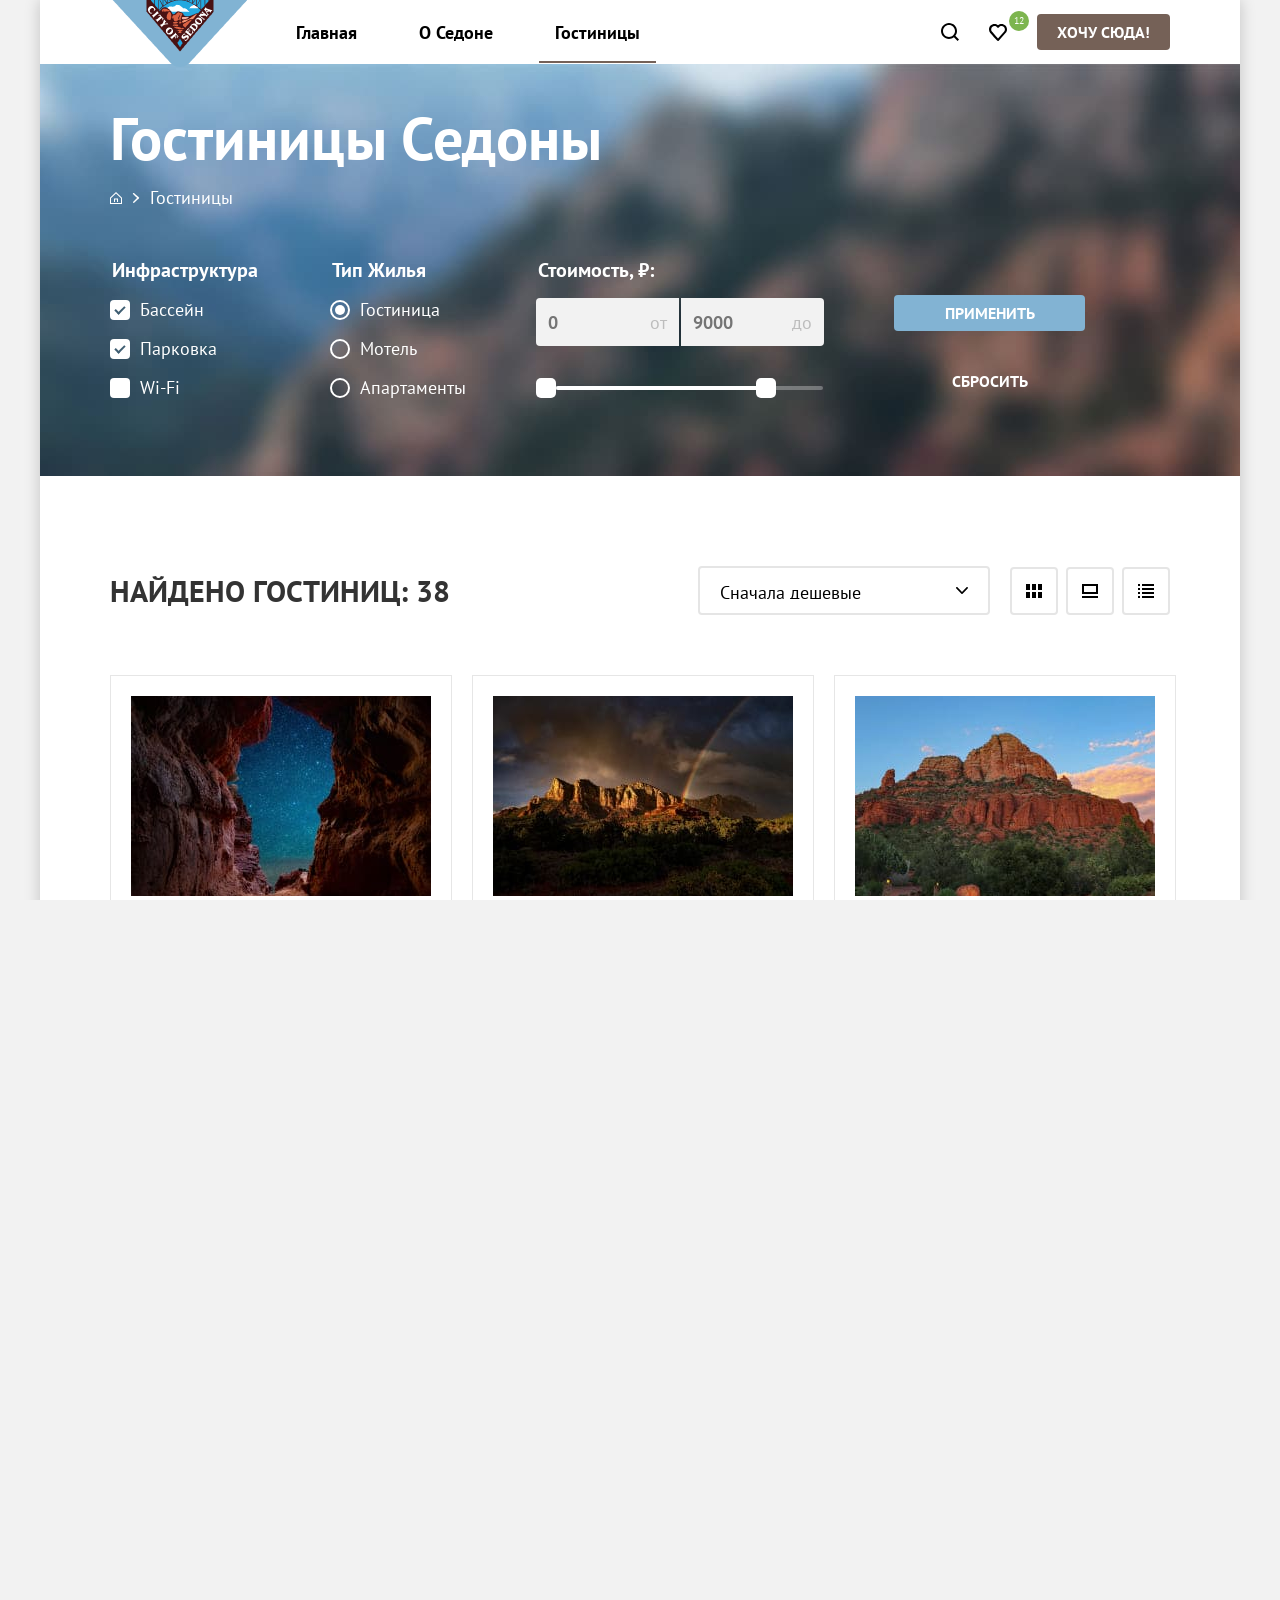
==== commit f2d78d11: "Add files via upload" ====
--- a/catalog.html
+++ b/catalog.html
@@ -3,7 +3,7 @@
 
 <head>
   <meta charset="utf-8">
-  <title>HTML Academy: Седона</title>
+  <title>HTML Academy: Гостиницы Седоны</title>
   <link rel="stylesheet" href="styles/styles.css">
 </head>
 
@@ -115,12 +115,12 @@
               <div class="filter-price">
                 <label class="filter-price-label">
                   <span class="filter-price-text">от</span>
-                  <input class="filter-price-input" type="number" name="price-from" value="0">
+                  <input class="filter-price-input" type="text" name="price-from" placeholder="0">
                 </label>
 
                 <label class="filter-price-label">
                   <span class="filter-price-text">до</span>
-                  <input class="filter-price-input" type="number" name="price-to" value="9000">
+                  <input class="filter-price-input" type="text" name="price-to" placeholder="9000">
                 </label>
               </div>
 
--- a/styles/styles.css
+++ b/styles/styles.css
@@ -18,12 +18,27 @@
   box-sizing: border-box;
 }
 
+a:focus,
+button:focus,
+input:focus {
+  outline: 2px solid #000;
+  outline-offset: 2px;
+}
+
+ul {
+  margin: 0;
+  padding: 0;
+  list-style: none;
+}
+
 html,
 body {
   height: 100%;
+  overflow-x: hidden;
 }
 
 body {
+  min-width: 1200px;
   margin: 0;
   font-family: "PT Sans", Arial, sans-serif;
   font-weight: 400;
@@ -34,14 +49,15 @@
 }
 
 img {
+  display: block;
   max-width: 100%;
-  display: block;
   height: auto;
+  object-fit: contain;
 }
 
 .container {
   margin: 0 auto;
-  width: 100%;
+  width: 1200px;
   max-width: 1200px;
   min-height: 100%;
   background-color: #fff;
@@ -62,12 +78,13 @@
 .header {
   background: #fff;
   position: relative;
+  padding-left: 70px;
+  padding-right: 70px;
 }
 
 .navigation {
   display: flex;
   align-items: center;
-  padding: 0 70px;
   height: 64px;
 }
 
@@ -131,16 +148,18 @@
 
 .count {
   position: absolute;
-  right: -10px;
-  width: 18px;
-  height: 18px;
+  width: 20px;
+  height: 20px;
+  left: 20px;
+  top: 11px;
   background: #7db54f;
-  color: #fff;
+  border-radius: 50%;
+  display: flex;
+  align-items: center;
+  justify-content: center;
   font-size: 10px;
-  display: flex;
-  align-items: center;
-  justify-content: center;
-  border-radius: 50%;
+  line-height: 10px;
+  color: #fff;
 }
 
 .button {
@@ -304,8 +323,9 @@
 }
 
 .advantages-item-title {
-width: 175px;
-height: 56px;
+width: auto;
+height: auto;
+max-width: 230px;
 font-family: "PT Sans", Arial, sans-serif;
 font-style: normal;
 font-weight: 700;
@@ -323,8 +343,9 @@
 }
 
 .advantages-text {
-width: 230px;
-height: 42px;
+width: auto;
+height: auto;
+max-width: 230px;
 font-family: "PT Sans", Arial, sans-serif;
 font-style: normal;
 font-weight: 400;
@@ -394,7 +415,8 @@
 
 .reasons-title {
   margin: 0;
-  width: 505px;
+  width: auto;
+  max-width: 505px;
   font-family: "PT Sans", Arial, sans-serif;
   font-weight: 700;
   font-size: 30px;
@@ -405,7 +427,8 @@
 
 .reasons-description {
   margin: 0;
-  width: 490px;
+  width: auto;
+  max-width: 505px;
   font-family: "PT Sans", Arial, sans-serif;
   font-weight: 400;
   font-size: 22px;
@@ -519,13 +542,13 @@
   flex-direction: column;
   align-items: flex-start;
   padding: 35px 70px 70px;
-  background: url("../images/filter.png") center/cover no-repeat;
+  background: url("../images/filter.jpg") center/cover no-repeat;
   box-shadow: none;
   color: #fff;
   position: relative;
   gap: 10px;
   width: 1200px;
-  height: 412px;
+  min-height: 412px;
   background-size: cover;
 }
 
@@ -533,7 +556,6 @@
   content: "";
   position: absolute;
   inset: 0;
-  background: rgba(0,0,0,0.45);
   z-index: 0;
 }
 
@@ -875,7 +897,6 @@
   font-size: 18px;
   font-style: normal;
   line-height: 21px;
-  color: #333;
   background-color: #fff;
   cursor: pointer;
   appearance: none;
@@ -1049,7 +1070,8 @@
 
 .newsletter-form {
   display: flex;
-  width: 684px;
+  max-width: 684px;
+  width: 100%;
   height: 52px;
 }
 
@@ -1094,7 +1116,6 @@
   gap: 15px;
   list-style: none;
   margin: 0;
-  padding: 0;
 }
 
 .footer-social-list a {
@@ -1112,3 +1133,165 @@
   color: #000;
   text-align: center;
 }
+
+.modal {
+  position: fixed;
+  inset: 0;
+  display: flex;
+  justify-content: center;
+  align-items: center;
+  z-index: 1000;
+  font-family: "PT Sans";
+}
+
+.modal--hidden {
+  display: none;
+}
+
+.modal__overlay {
+  position: absolute;
+  inset: 0;
+  background: rgba(242, 242, 242, 0.8);
+}
+
+.modal__window {
+  width: 717px;
+  height: 576px;
+
+  padding: 64px 70px;
+
+  background: #ffffff;
+  border-radius: 30px;
+  box-shadow: 0 25px 50px rgba(0, 0, 0, 0.15);
+
+  display: flex;
+  flex-direction: column;
+  gap: 32px;
+
+  position: relative;
+}
+
+.modal__close {
+  position: absolute;
+  top: 20px;
+  right: 20px;
+
+  width: 52px;
+  height: 52px;
+
+  border: none;
+  border-radius: 50%;
+  background: #F2F2F2;
+
+  font-size: 20px;
+  font-weight: bold;
+  cursor: pointer;
+}
+
+.modal__title {
+width: 413px;
+height: 36px;
+font-style: normal;
+font-weight: 700;
+font-size: 30px;
+line-height: 36px;
+text-transform: uppercase;
+color: #000000;
+}
+
+.modal__row {
+  display: flex;
+  justify-content: space-between;
+  align-items: center;
+  margin-bottom: 48px;
+}
+
+.modal__label {
+  font-weight: 700;
+  font-size: 20px;
+  line-height: 24px;
+  color: #000;
+}
+
+.modal__input-wrapper {
+  position: relative;
+}
+
+.modal__icon {
+  position: absolute;
+  right: 15px;
+  top: 50%;
+  transform: translateY(-50%);
+
+  width: 20px;
+  height: 20px;
+
+  opacity: 0.3;
+}
+
+.modal__input {
+  width: 100%;
+  height: 48px;
+  line-height: 24px;
+  color: #000;
+  background: #F2F2F2;
+  border: none;
+  border-radius: 4px;
+
+  padding: 12px 40px 12px 20px;
+
+  font-size: 18px;
+  font-weight: 700;
+}
+
+.modal__error {
+  margin: 4px 0 0;
+  font-size: 14px;
+  color: #FF5757;
+}
+
+.modal__guests {
+  display: flex;
+  justify-content: space-between;
+
+  margin-bottom: 48px;
+}
+
+.modal__guest {
+  display: flex;
+  align-items: center;
+  gap: 20px;
+}
+
+.counter {
+  display: flex;
+  align-items: center;
+
+  background: #F2F2F2;
+  border-radius: 4px;
+}
+
+.counter button {
+  width: 40px;
+  height: 48px;
+  border: none;
+  background: transparent;
+  cursor: pointer;
+}
+
+.modal__submit {
+  width: 100%;
+  height: 60px;
+
+  background: #83B3D3;
+  color: #fff;
+
+  border: none;
+  border-radius: 10px;
+
+  font-size: 20px;
+  font-weight: 700;
+  text-transform: uppercase;
+
+  cursor: pointer;
+}
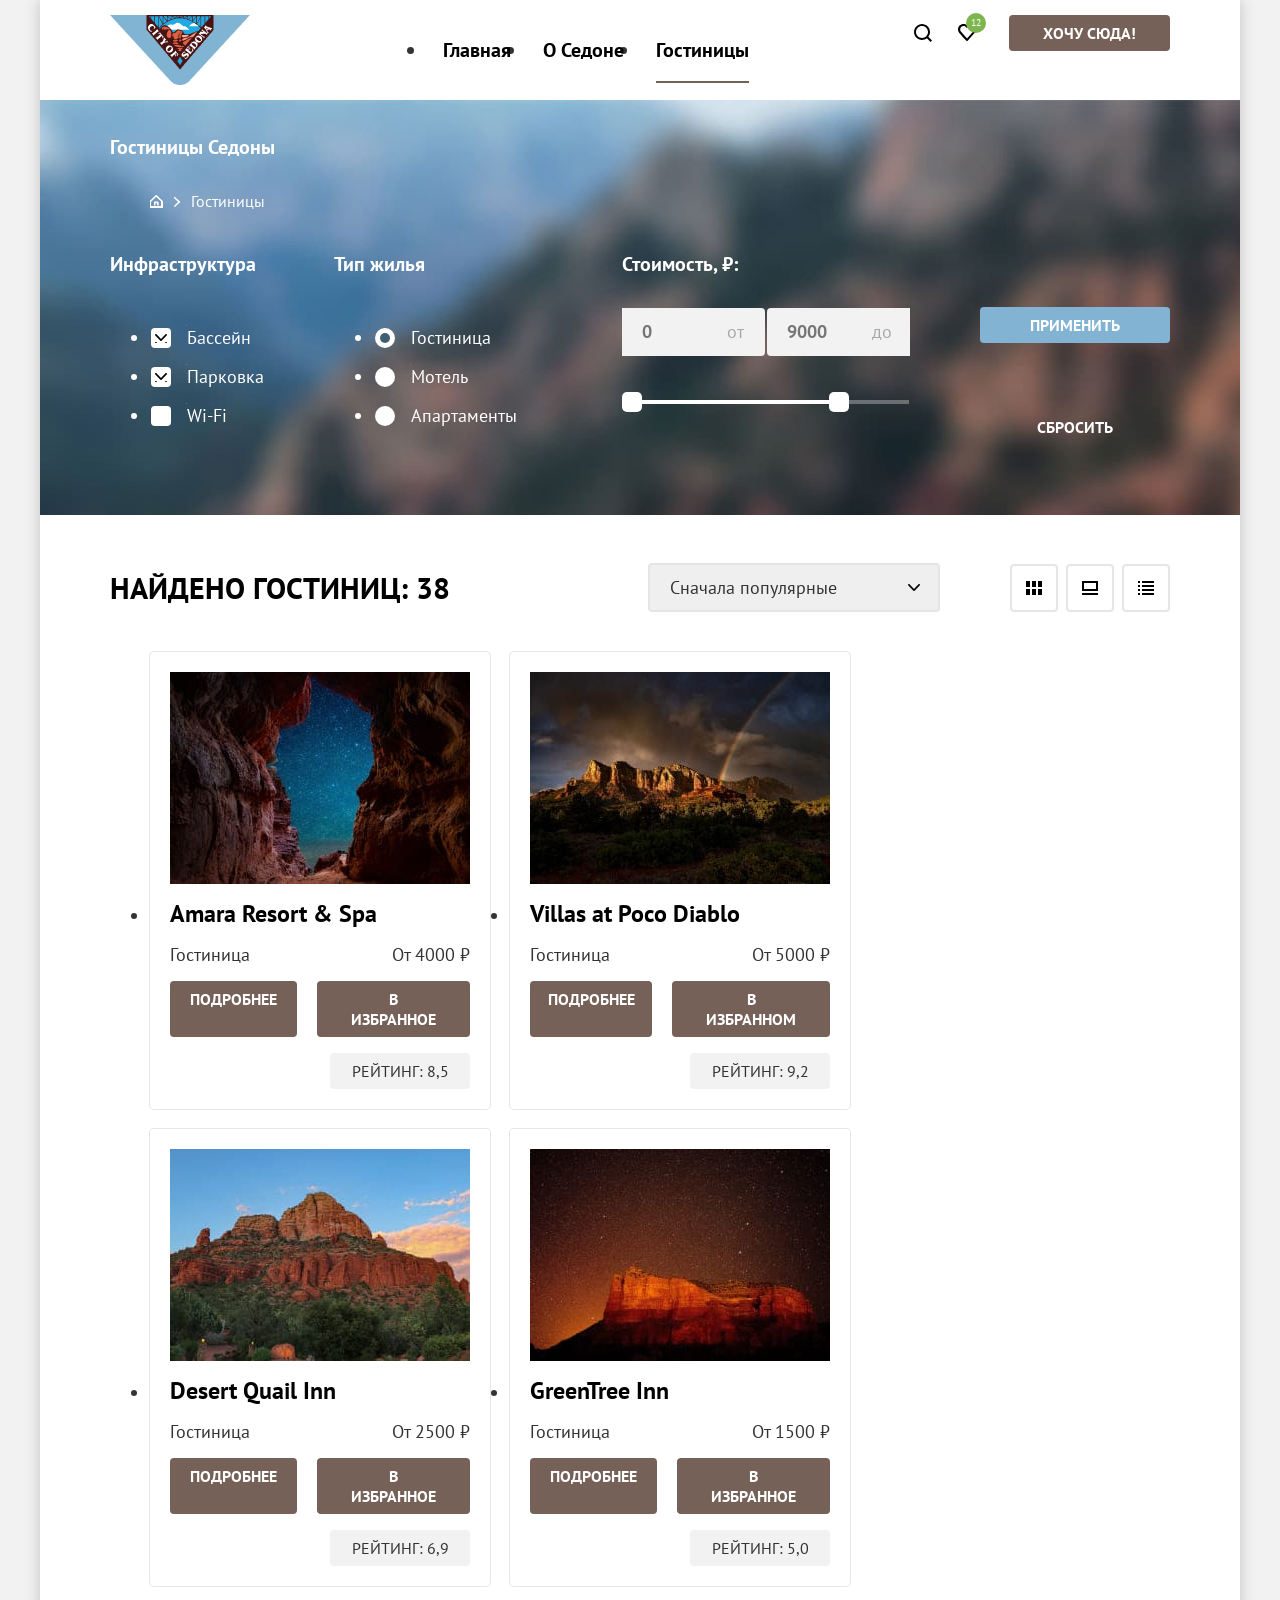
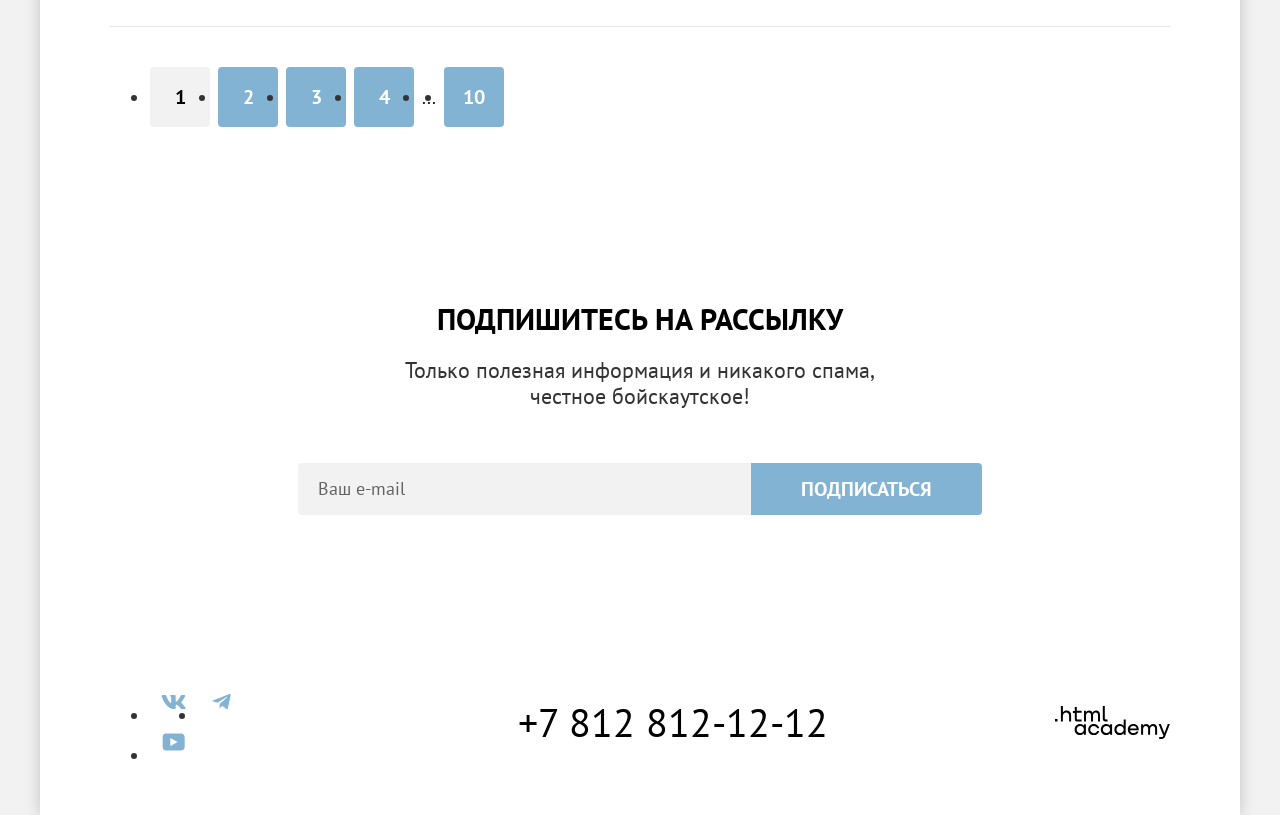
==== commit 074d123f: "Add files via upload" ====
--- a/catalog.html
+++ b/catalog.html
@@ -3,245 +3,262 @@
 
 <head>
   <meta charset="utf-8">
+  <meta name="viewport" content="width=device-width, initial-scale=1">
   <title>HTML Academy: Гостиницы Седоны</title>
   <link rel="stylesheet" href="styles/styles.css">
 </head>
 
-<body class="page page--catalog">
+<body>
   <div class="container">
-
-    <header class="header">
-      <nav class="navigation">
-        <a class="navigation-logo" href="index.html">
-          <img class="image logo-img" src="images/logo.png" width="140" height="70" alt="Логотип города Седона">
+    <header class="header" data-test="header">
+        <a class="header-logo" href="index.html">
+          <img src="images/logo.png" width="140" height="70" alt="Логотип города Седона">
         </a>
-
-        <ul class="menu list-reset">
+        <nav class="menu">
+        <ul class="list-reset menu-list">
           <li class="menu-item">
-            <a class="menu-link" href="index.html">Главная</a>
+            <a class="menu-link">Главная</a>
           </li>
           <li class="menu-item">
-            <a class="menu-link" href="about.html">О Седоне</a>
+            <a class="menu-link" href="#">О Седоне</a>
           </li>
           <li class="menu-item">
-            <a class="menu-link menu-link--active" href="catalog.html">Гостиницы</a>
-          </li>
-        </ul>
-
-        <ul class="user list-reset">
-          <li class="user-item">
-            <a class="icon" href="search.html">
-              <img class="image icon-img" src="images/search.svg" alt="">
+            <a class="menu-link menu-link-active" href="catalog.html">Гостиницы</a>
+          </li>
+        </ul>
+        </nav>
+        <div class="user">
+          <a class="search-item" href="#">
               <span class="visually-hidden">Поиск</span>
             </a>
-          </li>
-          <li class="user-item">
-            <a class="icon" href="favourites.html">
-              <span class="count">12</span>
-              <img class="image icon-img" src="images/favourite.svg" alt="">
+            <a class="favourites-item" href="#">
+              <span class="favourites-count">12</span>
               <span class="visually-hidden">Избранное</span>
             </a>
-          </li>
-          <li class="user-item">
-            <a class="button button--brown" href="booking.html">Хочу сюда!</a>
-          </li>
-        </ul>
-      </nav>
+            <a class="button" href="#">Хочу сюда!</a>
+        </div>
     </header>
 
-    <main class="main-catalog">
-
-      <section class="catalog">
-        <h1 class="catalog-title">Гостиницы Седоны</h1>
-
+    <main data-test="main">
+
+      <section class="filter" data-test="catalog">
+        <h1 class="filter-title">Гостиницы Седоны</h1>
         <ul class="breadcrumbs list-reset">
           <li class="breadcrumbs-item">
-            <a class="breadcrumbs-link" href="index.html">
+            <a class="breadcrumbs-link breadcrumbs-link-main" href="index.html">
               <img class="image breadcrumbs-icon" src="images/main-page.svg" alt="Главная">
             </a>
           </li>
           <li class="breadcrumbs-item">
             <img class="image breadcrumbs-icon" src="images/breadcrumbs.png" alt="">
           </li>
-          <li class="breadcrumbs-item breadcrumbs-current">
-            <span aria-current="page">Гостиницы</span>
-          </li>
-        </ul>
-
-        <section class="catalog-filter">
-          <form class="filter" method="get" action="https://echo.htmlacademy.ru">
+          <li class="breadcrumbs-item">
+            <a class="breadcrumbs-link">Гостиницы</a>
+          </li>
+        </ul>
+
+          <form class="filter-catalog" method="post" action="https://echo.htmlacademy.ru">
 
             <fieldset class="filter-group">
 
               <legend class="filter-title">Инфраструктура</legend>
-
-              <label class="filter-label">
-                <input class="filter-input" type="checkbox" checked>
-                <span class="check"></span> Бассейн
+              <ul class="list-reset filter-list">
+              <li class="filter-item">
+              <label class="control">
+                <input class="visually-hidden control-input" type="checkbox" name="swimming-pool" checked>
+                <span class="control-mark"></span>
+                <span class="control-label">Бассейн</span>
               </label>
-
-              <label class="filter-label">
-                <input class="filter-input" type="checkbox" checked>
-                <span class="check"></span> Парковка
+              </li>
+
+              <li class="filter-item">
+              <label class="control">
+                <input class="visually-hidden control-input" type="checkbox" name="parking" checked>
+                <span class="control-mark"></span>
+                <span class="control-label">Парковка</span>
               </label>
-
-              <label class="filter-label">
-                <input class="filter-input" type="checkbox">
-                <span class="check"></span> Wi-Fi
+              </li>
+
+              <li class="filter-item">
+              <label class="control">
+                <input class="visually-hidden control-input" type="checkbox" name="wi-fi">
+                <span class="control-mark"></span>
+                <span class="control-label">Wi-Fi</span>
               </label>
+              </li>
+              </ul>
             </fieldset>
 
             <fieldset class="filter-group">
               <legend class="filter-title">Тип жилья</legend>
 
-              <label class="filter-label">
-                <input class="filter-input" type="radio" name="housing" checked>
-                <span class="radio"></span> Гостиница
-              </label>
-
-              <label class="filter-label">
-                <input class="filter-input" type="radio" name="housing">
-                <span class="radio"></span> Мотель
-              </label>
-
-              <label class="filter-label">
-                <input class="filter-input" type="radio" name="housing">
-                <span class="radio"></span> Апартаменты
-              </label>
+              <ul class="list-reset filter-list">
+                <li class="filter-item">
+                  <label class="control">
+                    <input class="visually-hidden control-input" type="radio" name="type-housing" value="hotel" checked>
+                    <span class="control-mark"></span>
+                    <span class="control-label">Гостиница</span>
+                  </label>
+                </li>
+              <li class="filter-item">
+                  <label class="control">
+                    <input class="visually-hidden control-input" type="radio" name="type-housing" value="motel">
+                    <span class="control-mark"></span>
+                    <span class="control-label">Мотель</span>
+                  </label>
+                </li>
+              <li class="filter-item">
+                  <label class="control">
+                    <input class="visually-hidden control-input" type="radio" name="type-housing" value="apartments">
+                    <span class="control-mark"></span>
+                    <span class="control-label">Апартаменты</span>
+                  </label>
+                </li> 
+              </ul> 
             </fieldset>
-            <fieldset class="filter-group">
+            <fieldset class="filter-group filter-group-price">
               <legend class="filter-title">Стоимость, ₽:</legend>
-
-              <div class="filter-price">
-                <label class="filter-price-label">
-                  <span class="filter-price-text">от</span>
-                  <input class="filter-price-input" type="text" name="price-from" placeholder="0">
+              <div class="range">
+                <div class="range-wrapper-inputs">
+                <label class="range-price-label">
+                  <input class="range-min" type="text" name="price-from" placeholder="0">
+                  <span class="range-from">от</span>
                 </label>
 
-                <label class="filter-price-label">
-                  <span class="filter-price-text">до</span>
-                  <input class="filter-price-input" type="text" name="price-to" placeholder="9000">
+                <label class="range-price-label">
+                  <input class="range-max" type="text" name="price-to" placeholder="9000">
+                  <span class="range-from">до</span>
                 </label>
               </div>
 
-              <div class="range">
-                <div class="range-scale"></div>
-                <div class="range-bar"></div>
-
-                <button class="range-toggle range-toggle--min"></button>
-                <button class="range-toggle range-toggle--max"></button>
+              <div class="range-scale">
+                <div class="range-price" style="left: 0; width: 226px;">
+                <button class="change-range change-range-min" type="button">
+                  <span class="visually-hidden">Изменить минимальную цену</span>
+                </button>
+                <button class="change-range change-range-max" type="button">
+                  <span class="visually-hidden">Изменить максимальную цену</span>
+                </button>
               </div>
-            </fieldset>
+            </div> 
+          </div>
+        </fieldset>
 
             <div class="filter-buttons">
-              <button class="button button--primary" type="submit">Применить</button>
-              <button class="button button--reset" type="reset">Сбросить</button>
-            </div>
-
+              <input class="button button-submit" type="submit" value="Применить">
+              <input class="button button-reset" type="reset" value="Сбросить">
+            </div>
           </form>
         </section>
-      </section>
-
-      <section class="catalog-results">
-
-        <div class="catalog-controls">
-          <h2 class="catalog-found">Найдено гостиниц: 38</h2>
-
-          <select class="catalog-sorting">
-            <option>Сначала дешевые</option>
-            <option>Сначала дорогие</option>
+
+      <section class="catalog" data-test="catalog">
+        <div class="catalog-header">
+          <h2 class="section-title">Найдено гостиниц: 38</h2>
+
+          <select class="catalog-sorting" aria-label="Сортировка">
+            <option value="popular">Сначала популярные</option>
+            <option value="cheap">Сначала дешевые</option>
+            <option value="expensive">Сначала дорогие</option>
           </select>
 
           <div class="catalog-view">
-            <button class="catalog-view-button catalog-view-button--grid catalog-view-button--active" type="button">
+            <a class="catalog-view-button catalog-view-button-tiles" href="catalog.html?view=tile">
               <span class="visually-hidden">Показать плиткой</span>
-            </button>
-            <button class="catalog-view-button catalog-view-button--card" type="button">
+            </a>
+            <a class="catalog-view-button catalog-view-button-card" href="catalog.html?view=card">
               <span class="visually-hidden">Показать карточками</span>
-            </button>
-            <button class="catalog-view-button catalog-view-button--list" type="button">
+            </a>
+            <a class="catalog-view-button catalog-view-button-list" href="catalog.html?view=list">
               <span class="visually-hidden">Показать списком</span>
-            </button>
+            </a>
           </div>
         </div>
 
-        <ul class="hotel-list list-reset">
+        <ul class="list-reset hotel-list">
 
           <li class="hotel-card">
-            <img class="image hotel-card-image" src="images/hotel-1.jpg" alt="Отель Amara Resort & Spa">
+            <a class="hotel-card-link" href="#">
+            <img class="hotel-card-img" src="images/hotel-1.jpg" width="300" height="212" alt="Отель Amara Resort & Spa">
             <h3 class="hotel-card-title">Amara Resort & Spa</h3>
-            <div class="hotel-card-info">
-              <span>Гостиница</span>
-              <span>От 4000 ₽</span>
-            </div>
-            <div class="hotel-card-buttons">
-              <a class="button" href="#">Подробнее</a>
-              <a class="button button--favorite" href="#">В избранное</a>
-            </div>
-            <p class="rating rating--4">
-              <span class="rating-stars"></span>
-              <span class="rating-value"> Рейтинг: 8,5</span>
-            </p>
-          </li>
-
-          <li class="hotel-card hotel-card--favorite">
-            <img class="image hotel-card-image" src="images/hotel-2.jpg" alt="Отель Villas at Poco Diablo">
+            </a>
+            <div class="hotel-card-info">
+              <p class="hotel-card-text hotel-card-inner">Гостиница</p>
+              <p class="hotel-card-text hotel-card-inner">От 4000 ₽</p>
+            </div>
+            <div class="hotel-card-info">
+              <a class="button button-more hotel-card-inner" href="#">Подробнее</a>
+              <button class="button button-favorite hotel-card-inner" type="button">В избранное</button>
+            </div>
+            <div class="hotel-card-info">
+              <div class="hotel-card-stars hotel-card-star-4">
+              <span class="visually-hidden">Четыре звезды</span>
+            </div>
+            <p class="hotel-card-rating hotel-card-inner">Рейтинг: 8,5</p>
+          </div>
+          </li>
+          <li class="hotel-card">
+            <a class="hotel-card-link" href="#">
+            <img class="hotel-card-img" src="images/hotel-2.jpg" width="300" height="212" alt="Отель Villas at Poco Diablo">
             <h3 class="hotel-card-title">Villas at Poco Diablo</h3>
-            <div class="hotel-card-info">
-              <span>Гостиница</span>
-              <span>От 5000 ₽</span>
-            </div>
-            <div class="hotel-card-buttons">
-              <a class="button" href="#">Подробнее</a>
-              <a class="button button--favorite-active" href="#">В избранном</a>
-            </div>
-            <p class="rating rating--4">
-              <span class="rating-stars"></span>
-              <span class="rating-value"> Рейтинг: 9,2</span>
-            </p>
-          </li>
+            </a>
+            <div class="hotel-card-info">
+              <p class="hotel-card-text hotel-card-inner">Гостиница</p>
+              <p class="hotel-card-text hotel-card-inner">От 5000 ₽</p>
+            </div>
+            <div class="hotel-card-info">
+              <a class="button button-more hotel-card-inner" href="#">Подробнее</a>
+              <button class="button button-favorite hotel-card-inner" type="button">В избранном</button>
+            </div>
+            <div class="hotel-card-info">
+             <div class="hotel-card-stars hotel-card-star-4">
+              <span class="visually-hidden">Четыре звезды</span>
+             </div>
+            <p class="hotel-card-rating hotel-card-inner">Рейтинг: 9,2</p>
 
           <li class="hotel-card">
-            <img class="image hotel-card-image" src="images/hotel-3.jpg" alt="Отель Desert Quail Inn">
+            <a class="hotel-card-link" href="#">
+            <img class="hotel-card-img" src="images/hotel-3.jpg" width="300" height="212" alt="Отель Desert Quail Inn">
             <h3 class="hotel-card-title">Desert Quail Inn</h3>
-            <div class="hotel-card-info">
-              <span>Гостиница</span>
-              <span>От 2500 ₽</span>
-            </div>
-            <div class="hotel-card-buttons">
-              <a class="button" href="#">Подробнее</a>
-              <a class="button button--favorite" href="#">В избранное</a>
-            </div>
-            <p class="rating rating--3">
-              <span class="rating-stars"></span>
-              <span class="rating-value"> Рейтинг: 6,9</span>
-            </p>
-          </li>
-
+            </a>
+            <div class="hotel-card-info">
+              <p class="hotel-card-text hotel-card-inner">Гостиница</p>
+              <p class="hotel-card-text hotel-card-inner">От 2500 ₽</p>
+            </div>
+            <div class="hotel-card-info">
+              <a class="button button-more hotel-card-inner" href="#">Подробнее</a>
+              <button class="button button-favorite hotel-card-inner" type="button">В избранное</button>
+            </div>
+            <div class="hotel-card-info">
+             <div class="hotel-card-stars hotel-card-star-3">
+              <span class="visually-hidden">Три звезды</span>
+             </div>
+            <p class="hotel-card-rating hotel-card-inner">Рейтинг: 6,9</p>
+            </div>
+          </li>
           <li class="hotel-card">
-            <img class="image hotel-card-image" src="images/hotel-4.jpg" alt="Отель GreenTree Inn">
+            <a class="hotel-card-link" href="#">
+            <img class="hotel-card-img" src="images/hotel-4.jpg" width="300" height="212" alt="Отель Desert Quail Inn">
             <h3 class="hotel-card-title">GreenTree Inn</h3>
-            <div class="hotel-card-info">
-              <span>Гостиница</span>
-              <span>От 1500 ₽</span>
-            </div>
-            <div class="hotel-card-buttons">
-              <a class="button" href="#">Подробнее</a>
-              <a class="button button--favorite" href="#">В избранное</a>
-            </div>
-            <p class="rating rating--2">
-              <span class="rating-stars"></span>
-              <span class="rating-value"> Рейтинг: 5,0</span>
-            </p>
-          </li>
-
-        </ul>
-
-        <div class="catalog-divider"></div>
-
+            </a>
+            <div class="hotel-card-info">
+              <p class="hotel-card-text hotel-card-inner">Гостиница</p>
+              <p class="hotel-card-text hotel-card-inner">От 1500 ₽</p>
+            </div>
+            <div class="hotel-card-info">
+              <a class="button button-more hotel-card-inner" href="#">Подробнее</a>
+              <button class="button button-favorite hotel-card-inner" type="button">В избранное</button>
+            </div>
+            <div class="hotel-card-info">
+             <div class="hotel-card-stars hotel-card-star-2">
+              <span class="visually-hidden">Две звезды</span>
+             </div>
+            <p class="hotel-card-rating hotel-card-inner">Рейтинг: 5,0</p>
+            </div>
+          </li>
+        </ul>
         <ul class="pagination list-reset">
           <li class="pagination-item">
-            <a class="pagination-link pagination-link--active" href="">1</a>
+            <a class="pagination-link pagination-current" href="">1</a>
           </li>
           <li class="pagination-item">
             <a class="pagination-link" href="#">2</a>
@@ -259,52 +276,47 @@
             <a class="pagination-link" href="#">10</a>
           </li>
         </ul>
-
-        <section class="newsletter-main-catalog">
-          <div class="newsletter-text">
-            <h2 class="newsletter-catalog-title">Подпишитесь на рассылку</h2>
-            <p class="newsletter-catalog-description">
-              Только полезная информация и никакого спама,
-              <br> честное бойскаутское!
-            </p>
-          </div>
-
+      </section>
+
+        <section class="newsletter newsletter-inner" data-test="subscribe">
+            <h2 class="section-title">Подпишитесь на рассылку</h2>
+            <p class="section-item-text">Только полезная информация и никакого спама,<br> честное бойскаутское!</p>
           <form class="newsletter-form" action="https://echo.htmlacademy.ru/" method="post">
-            <input class="newsletter-input" type="email" name="newsletter-email" placeholder="Ваш e-mail" required>
-            <button class="button button--primary" type="submit">Подписаться</button>
+          <label>
+            <input class="newsletter-input-email" type="email" name="newsletter-email" placeholder="Ваш e-mail" required="required">
+          </label>
+            <input class="button newsletter-button" type="submit" value="Подписаться">
           </form>
         </section>
-
-      </section>
     </main>
 
-    <footer class="page-footer">
-      <div class="footer-container">
-
-        <ul class="footer-social-list list-reset">
-          <li>
-            <a href="#"><img class="image" src="images/social-vk.svg" alt="ВКонтакте"></a>
-          </li>
-          <li>
-            <a href="#"><img class="image" src="images/social-telegram.svg" alt="Telegram"></a>
-          </li>
-          <li>
-            <a href="#"><img class="image" src="images/social-youtube.svg" alt="YouTube"></a>
-          </li>
-        </ul>
-
-        <a href="tel:+78128121212" class="footer-phone">
+    <footer class="footer" data-test="footer">
+        <ul class="list-reset social-list">
+          <li class="footer-social-item">
+            <a class="footer-social-link" href="https://vk.com/htmlacademy">
+              <img class="footer-social-icon" src="images/social-vk.svg" alt="Вконтакте">
+            </a>
+          </li>
+
+          <li class="footer-social-item">
+            <a class="footer-social-link" href="https://t.me/htmlacademy">
+              <img class="footer-social-icon" src="images/social-telegram.svg" alt="Telegram">
+            </a>
+          </li>
+
+          <li class="footer-social-item">
+            <a class="footer-social-link" href="https://www.youtube.com/user/htmlacademyru">
+              <img class="footer-social-icon" src="images/social-youtube.svg" alt="YouTube">
+            </a>
+          </li>
+        </ul>
+        <a class="footer-phone" href="tel:+78128121212">
           +7 812 812-12-12
         </a>
-
         <a class="footer-academy-link" href="https://htmlacademy.ru/intensive/htmlcss">
-          <img class="image" src="images/html-academy.svg" alt="HTML Academy">
+          <img src="images/html-academy.svg" alt="HTML Academy">
         </a>
-
-      </div>
     </footer>
-
   </div>
 </body>
-
 </html>
--- a/styles/styles.css
+++ b/styles/styles.css
@@ -18,33 +18,18 @@
   box-sizing: border-box;
 }
 
-a:focus,
-button:focus,
-input:focus {
-  outline: 2px solid #000;
-  outline-offset: 2px;
-}
-
-ul {
+html {
+  height: 100%;
+}
+
+body {
   margin: 0;
-  padding: 0;
-  list-style: none;
-}
-
-html,
-body {
   height: 100%;
-  overflow-x: hidden;
-}
-
-body {
-  min-width: 1200px;
-  margin: 0;
-  font-family: "PT Sans", Arial, sans-serif;
+  font-family: "PT Sans", sans-serif;
   font-weight: 400;
   font-size: 18px;
   line-height: 21px;
-  color: #333;
+  color: #333333;
   background-color: #f2f2f2;
 }
 
@@ -75,1223 +60,1128 @@
   overflow: hidden;
 }
 
-.header {
-  background: #fff;
-  position: relative;
-  padding-left: 70px;
-  padding-right: 70px;
-}
-
-.navigation {
-  display: flex;
-  align-items: center;
-  height: 64px;
-}
-
-.navigation-logo {
-  margin-right: 30px;
-}
-
-.logo-img {
-  position: relative;
-  z-index: 20;
-  display: block;
-}
-
 .menu {
-  display: flex;
-  gap: 30px;
-  list-style: none;
   margin: 0;
   padding: 0;
-}
-
-.menu-link {
-  display: block;
-  padding: 20px 16px;
-  font-weight: 700;
-  text-decoration: none;
-  color: #000;
-}
-
-.menu-link--active {
-  box-shadow: inset 0 -2px 0 #756157;
-}
-
-.user,
-.menu,
-.list-reset {
   list-style: none;
-  margin: 0;
-  padding: 0;
-}
-
-.user {
-  display: flex;
-  align-items: center;
-  gap: 30px;
-  margin-left: auto;
-}
-
-.icon {
-  display: flex;
-  align-items: center;
-  height: 64px;
-  position: relative;
-  top: 0;
-}
-
-.icon-img {
-  width: 18px;
-  height: 18px;
-}
-
-.count {
-  position: absolute;
-  width: 20px;
-  height: 20px;
-  left: 20px;
-  top: 11px;
-  background: #7db54f;
-  border-radius: 50%;
-  display: flex;
-  align-items: center;
-  justify-content: center;
-  font-size: 10px;
-  line-height: 10px;
-  color: #fff;
 }
 
 .button {
-  display: inline-flex;
-  justify-content: center;
-  align-items: center;
-  padding: 8px 20px;
-  font-family: "PT Sans", Arial, sans-serif;
+  display: block;
+  padding: 8px 34px;
+  max-width: 200px;
+  font-family: inherit;
   font-weight: 700;
   font-size: 16px;
   line-height: 20px;
+  color: #ffffff;
+  text-align: center;
+  text-decoration: none;
   text-transform: uppercase;
+  background-color: #756157;
+  border-radius: 4px;
+  border: 0;
+  cursor: pointer;
+}
+
+.button:hover {
+  background-color: #615048;
+}
+
+.button:focus-visible {
+  outline: none;
+  background-color: #615048;
+}
+
+.button:active {
+  color: rgba(255, 255, 255, .3);
+}
+
+.button:disabled {
+  background-color: #e5e5e5;
+}
+
+.button-submit,
+.button-reset {
+  padding: 8px 50px;
+  max-width: 190px;
+}
+
+.button-submit {
+  background-color: #82b3d3;
+}
+
+.button-reset {
+  background: none;
+}
+
+.button-reset:hover {
+  background: none;
+  opacity: .6;
+}
+
+.button-reset:focus-visible {
+  background: none;
+  outline: 3px solid #83b3d3;
+}
+
+.button-reset:active {
+  color: rgba(255, 255, 255, .3);
+}
+
+.button-reset:disabled {
+  color: rgba(255, 255, 255, .1);
+}
+
+.button-more,
+.button-add,
+.button-favorites {
+  max-width: 140px;
+}
+
+.button-more {
+  padding: 8px;
+}
+
+.button-add {
+  padding: 8px;
+  background-color: #82b3d3;
+}
+
+.hotel-search-button {
+  margin-bottom: 96px;
+  padding: 8px 50px;
+  max-width: 376px;
+  font-size:20px;
+  line-height: 36px;
+}
+
+.form-search-button {
+  padding: 18px;
+  width: 100%;
+  max-width: 577px;
+  font-size: 20px;
+  line-height: 24px;
+  background-color: #83b3d3;
+}
+
+.button-submit:hover,
+.button-add:hover,
+.subscription-button:hover,
+.form-search-button:hover {
+  background-color: #68a2ca;
+}
+
+.button-submit:focus-visible,
+.button-add:focus-visible,
+.subscription-button:focus-visible,
+.form-search-button:focus-visible {
+  outline: none;
+  background-color: #68a2ca;
+}
+
+.button-favorites {
+  padding: 8px;
+  background-color: #7db54f;
+}
+
+.button-favorites:hover {
+  background-color: #6c9e42;
+}
+
+.button-favorites:focus-visible {
+  outline: none;
+  background-color: #6c9e42;
+}
+
+.section-title {
+  margin-top: 0;
+  margin-bottom: 20px;
+  font-weight: 700;
+  font-size: 30px;
+  line-height: 36px;
+  color: #000000;
+  text-transform: uppercase;
+}
+
+.section-item-text {
+  margin-top: 0;
+  margin-bottom: 54px;
+  font-size: 22px;
+  line-height: 26px;
+}
+
+.advantages-item-title {
+  margin-top: 0;
+  font-size: 24px;
+  font-weight: 700;
+  line-height: 28px;
+  text-transform: uppercase;
+}
+
+.advantages-text {
+  margin-top: 0;
+  font-size: 18px;
+  line-height: 21px;
+}
+
+.header,
+.footer {
+  display: flex;
+  justify-content: space-between;
+  align-items: center;
+  padding-left: 70px;
+  padding-right: 70px;
+}
+
+.header {
+  position: relative;
+}
+
+.logo {
+  position:absolute;
+  top: 0;
+  display: block;
+  width: 140px;
+  height: 70px;
+  z-index: 1;
+}
+
+.navigation {
+  margin-left: 168px;
+}
+
+.menu-list {
+  display: flex;
+  flex-wrap: wrap;
+}
+
+.menu-item {
+  font-weight: 700;
+  font-size: 20px;
+  line-height: 24px;
+}
+
+.menu-link {
+  position: relative;
+  display: block;
+  padding: 20px 16px;
   text-decoration: none;
-  border-radius: 4px;
-  border: none;
-  cursor: pointer;
-  color: #fff;
-  background-color: #756157;
-}
-
-.button--brown {
-  background: #756157;
-}
-
-.button--primary {
-  display: inline-flex;
-  justify-content: center;
+  color: #000000;
+}
+
+.menu-link:not(.menu-link-active):active {
+  opacity: .6;
+}
+
+.menu-link:focus {
+  outline: none;
+}
+
+.menu-link:hover:after,
+.menu-link-active:after,
+.menu-link:focus:after {
+  content: "";
+  position: absolute;
+  left: 16px;
+  right: 16px;
+  bottom: -1px;
+  z-index: 1;
+  display: block;
+  width: auto;
+  height: 2px;
+  background-color: #756257;
+}
+
+.user {
+  display: flex;
+  flex-wrap: wrap;
+  align-self: flex-start;
   align-items: center;
-  width: 191px;
-  height: 36px;
-  background-color: #82b3d3;
-}
-
-.button--favorite {
-  background: #82b3d3;
-}
-
-.button--favorite-active {
-  background: #7db54f;
-}
-
-.button--reset {
-  display: flex;
-  justify-content: center;
-  align-items: center;
-  width: 191px;
-  height: 36px;
-  padding: 8px 50px;
-  background: transparent;
-  font-family: "PT Sans", Arial, sans-serif;
-  font-weight: 700;
-  font-size: 16px;
-  line-height: 20px;
-  color: #fff;
-  text-transform: uppercase;
-  cursor: pointer;
-}
-
-.button:hover {
-  filter: brightness(0.95);
-}
-
-.button:active {
-  filter: brightness(0.85);
+  flex-shrink: 0; 
+}
+
+.search-item {
+  position: relative;
+  display: block;
+  padding: 24px 13px 23px;
+  min-width: 44px;
+  min-height: 65px;
+  background: url("../images/search.svg") no-repeat center center;
+}
+
+.favourites-item {
+  position: relative;
+  display: block;
+  margin-right: 20px;
+  padding: 24px 13px 23px;
+  min-width: 44px;
+  min-height: 65px;
+  background: url("../images/like.svg") no-repeat center center;
+}
+
+.favourites-count {
+position: absolute;
+  top: 13px;
+  right: 3px;
+  display: block;
+  padding-top: 5px;
+  min-width: 20px;
+  min-height: 20px;
+  border-radius: 50%;
+  background-color: #7DB54F;
+  font-size: 10px;
+  line-height: 10px;
+  color: #ffffff;
+  text-align: center;  
+}
+
+.search-item:hover:after,
+.favourites:hover:after {
+  content: "";
+  position: absolute;
+  left: 10px;
+  right: 10px;
+  bottom: -1px;
+  z-index: 1;
+  display: block;
+  width: auto;
+  height: 2px;
+  background-color: #756257;
+}
+
+.search-item:focus,
+.favourites:focus {
+  outline: none;
+}
+
+.search-item:active,
+.favourites:active {
+  opacity: .6;
 }
 
 .hero {
-  display: flex;
+  position: relative;
+  margin-bottom: 69px;
+  width: 1200px;
   min-height: 485px;
-  margin-bottom: 69px;
-  justify-content: center;
-  align-items: center;
-  position: relative;
-  background-image: url("../images/background-footer.png");
-}
-
-.hero-decor {
-  position: relative;
+  background: #3F78A3 url("../images/welcome.jpg") no-repeat center center;
+  background-size: cover; 
 }
 
 .hero::after {
   content: "";
   position: absolute;
   bottom: 0;
-  left: 0;
+  width: 1200px;
+  height: 57px;
+  background: url("../images/white-decoration.svg") no-repeat center center;
+  background-size: cover;
+}
+
+.hero-img {
+  margin: 0 auto;
+  padding-top: 51px;
+}
+
+.advantages, .reasons,
+.hotel-search, .newsletter {
+  display: flex;
+  flex-direction: column;
+  align-items: center;
+  text-align: center;
+}
+
+.advantages {
+  margin-bottom: 64px;
+}
+
+.advantages .section-title {
+  margin-bottom: 25px;
+  max-width: 620px;
+}
+
+.advantages .section-item-text {
+  margin-bottom: 90px;
+  max-width: 660px;
+}
+
+.advantages-list,
+.reasons-list {
+  display: flex;
+  flex-wrap: wrap;
   width: 100%;
-  height: 57px;
-  background: url("../images/white-decoration.svg") center no-repeat;
-}
-
-.welcome {
-  display: block;
-}
-
-.vector {
-  position: absolute;
-  left: 50%;
-  top: 45%;
-  transform: translate(-50%, -50%);
-}
-
-.advantages {
-  width: 1200px;
-  max-width: 1200px;
-  margin: 0 auto;
-}
-
-.advantages-intro {
+}
+
+.advantages-item,
+.advantages-box,
+.reasons-item {
   display: flex;
   flex-direction: column;
+  flex-basis: 33.3%;
   justify-content: center;
   align-items: center;
-  padding: 69px 0;
-  gap: 25px;
-  width: 100%;
-  max-width: 1200px;
-  height: 282px;
-  background: #fff;
-  text-align: center;
-}
-
-.advantages-main-title {
-  margin: 0 0 20px;
-  font-size: 30px;
-  line-height: 36px;
-  font-weight: 700;
-  text-transform: uppercase;
-  color: #000;
-}
-
-.advantages-description {
-  margin: 0;
-  font-size: 22px;
-  line-height: 26px;
-  color: #333;
-}
-
-.advantages-list {
+  padding: 60px 80px;
+  min-height: 385px;
+}
+
+.advantages-item {
+  background-color: rgba(131, 179, 211, .12);
+}
+
+.advantages-item:nth-child(3n) {
+  background-color: rgba(131, 179, 211, .20);
+}
+
+.advantages-item-dark {
+  flex-direction: row;
+  flex-basis: 100%;
+  padding: 0;
+  background-color: #82B3D3;
+  color: #ffffff;
+}
+
+.advantages-item-reverse {
+  flex-direction: row-reverse;
+}
+
+.advantages-item-img {
+  flex-basis: 66.66%;
+}
+
+.advantages-item .item-title {
+  margin-bottom: 62px;
+  max-width: 175px;
+}
+
+.advantages-item .item-text {
+  margin-bottom: 0;
+  max-width: 230px;
+}
+
+.reasons {
+  margin-bottom: 96px;
+}
+
+.reasons .section-title {
+  max-width: 505px;
+}
+
+.reasons .section-item-text {
+  margin-bottom: 64px;
+  max-width: 490px;  
+}
+
+.reasons-item {
+  background-color: rgba(131, 179, 211, .12);  
+}
+
+.reasons-item:nth-child(3n+2) {
+  background-color: #ffffff;
+}
+
+.reasons-item .item-title {
+  margin-bottom: 28px;
+  max-width: 230px;
+}
+
+.reasons-item .item-text {
+  margin-bottom: 0;
+  max-width: 230px;
+}
+
+.reasons-item-title:before {
+  display: block;
+  margin: 0 auto 24px;
+  min-width: 74px;
+  min-height: 72px;
+}
+
+.reasons-item-title-house:before {
+  content: url("../images/house.svg");
+}
+
+.reasons-item-title-eat:before {
+  content: url("../images/eat.svg");
+}
+
+.reasons-item-title-souvenirs::before {
+  content: url("../images/souvenirs.svg");
+}
+
+.hotel-search .section-title,
+.hotel-search .section-item-text {
+  max-width: 600px;
+}
+
+.breadcrumbs {
   display: flex;
   flex-wrap: wrap;
-  margin: 0;
-  padding: 0;
-  list-style: none;
-}
-
-.advantages-item {
-  display: flex;
-  min-width: 400px;
-  min-height: 385px;
-}
-
-.advantages-box {
-  width: 400px;
-  display: flex;
-  flex-direction: column;
-  justify-content: center;
   align-items: center;
-  text-align: center;
-  padding: 60px 40px;
-  gap: 20px;
-}
-
-.advantages-item-title {
-width: auto;
-height: auto;
-max-width: 230px;
-font-family: "PT Sans", Arial, sans-serif;
-font-style: normal;
-font-weight: 700;
-font-size: 24px;
-line-height: 28px;
-text-align: center;
-text-transform: uppercase;
-color: #000;
-}
-
-.advantages-line {
-  width: 60px;
-  height: 2px;
-  background: rgba(0, 0, 0, 0.3);
-}
-
-.advantages-text {
-width: auto;
-height: auto;
-max-width: 230px;
-font-family: "PT Sans", Arial, sans-serif;
-font-style: normal;
-font-weight: 400;
-font-size: 18px;
-line-height: 21px;
-text-align: center;
-color: #333;
-}
-
-.advantages-img {
-  width: 800px;
-  height: 385px;
-  object-fit: cover;
-  display: block;
-}
-
-.advantages-item--dark .advantages-box {
-  background: #82b3d3;
-  color: #fff;
-}
-
-.advantages-item--dark .advantages-item-title,
-.advantages-item--dark .advantages-text {
-  color: #fff;
-}
-
-.advantages-item--dark .advantages-line {
-  background: rgba(255, 255, 255, 0.3);
-}
-
-.advantages-item--light .advantages-box {
-  background: rgba(131, 179, 211, 0.12);
-}
-
-/* средний */
-.advantages-item--medium .advantages-box {
-  background: rgba(131, 179, 211, 0.2);
-}
-
-.advantages-item--wide {
-  display: flex;
-}
-
-.advantages-item--wide:nth-child(odd) {
-  flex-direction: row;
-}
-
-.advantages-item--wide:nth-child(even) {
-  flex-direction: row-reverse;
-}
-
-.reasons {
-  padding: 64px 0 0;
-  text-align: center;
-}
-
-.reasons-intro {
-  display: flex;
-  flex-direction: column;
-  align-items: center;
-  padding: 64px 0;
-  gap: 20px;
-  width: 1200px;
-  text-align: center;
-  background: #fff;
-}
-
-.reasons-title {
-  margin: 0;
-  width: auto;
-  max-width: 505px;
-  font-family: "PT Sans", Arial, sans-serif;
-  font-weight: 700;
-  font-size: 30px;
-  line-height: 36px;
-  text-transform: uppercase;
-  color: #000;
-}
-
-.reasons-description {
-  margin: 0;
-  width: auto;
-  max-width: 505px;
-  font-family: "PT Sans", Arial, sans-serif;
-  font-weight: 400;
-  font-size: 22px;
-  line-height: 26px;
-  color: #333;
-}
-
-.reasons-list {
-  display: grid;
-  grid-template-columns: repeat(3, 1fr);
-  margin-top: 64px;
-  list-style: none;
-  padding: 0;
-}
-
-.reasons-item-title {
-  margin: 0;
-  width: 230px;
-  font-size: 24px;
-  line-height: 28px;
-  font-weight: 700;
-  text-align: center;
-  text-transform: uppercase;
-  color: #000;
-}
-
-.reasons-item {
-  display: flex;
-  flex-direction: column;
-  align-items: center;
-  justify-content: center;
-  text-align: center;
-  padding: 80px 30px;
-}
-
-
-.reasons-item-text {
-  display: flex;
-  flex-direction: column;
-  align-items: center;
-  justify-content: center;
-  width: 230px;
-  gap: 30px;
-}
-
-.reasons-item:nth-child(odd) {
-  background: #f0f6fa;
-}
-
-.reasons-img {
-  display: block;
-  margin: 0 auto 20px;
-  width: 75px;
-  height: 72px;
-}
-
-.information {
-  width: 1200px;
-  margin: 0 auto;
-  padding: 96px 0;
-  display: flex;
-  flex-direction: column;
-  align-items: center;
-  gap: 54px;
-  background: #fff;
-  text-align: center;
-}
-
-.information-title {
-  margin: 0;
-  font-family: "PT Sans", Arial, sans-serif;
-  font-weight: 700;
-  font-size: 30px;
-  line-height: 36px;
-  text-transform: uppercase;
-  color: #000;
-}
-
-.information-description {
-  margin: 0;
-  width: 592px;
-  font-family: "PT Sans", Arial, sans-serif;
-  font-weight: 400;
-  font-size: 22px;
-  line-height: 26px;
-  color: #333;
-}
-
-.information .button {
-  width: 376px;
-  height: 52px;
-  font-size: 20px;
-  line-height: 36px;
-  text-transform: uppercase;
-}
-
-.information .button--primary {
-  background: #756157;
-  color: #fff;
-}
-
-.newsletter {
-  padding: 70px;
-  text-align: center;
-  background: url("../images/subscribe.jpg") center/cover no-repeat;
-  color: #fff;
-}
-
-.catalog {
-  display: flex;
-  flex-direction: column;
-  align-items: flex-start;
+  margin-bottom: 40px;
+}
+
+.breadcrumbs-item {
+  display: flex;
+}
+
+.breadcrumbs-item:not(:last-child) {
+  margin-right: 10px;
+}
+
+.breadcrumbs-item:not(:last-child)::after {
+  display: block;
+  margin-top: -1px;
+  margin-left: 10px;
+  width: 8px;
+  height: 12px;
+}
+
+.breadcrumbs-item:first-child::after {
+  margin-top: -5px;
+}
+
+.breadcrumbs-link {
+  font-size: 16px;
+  line-height: 21px;
+  color: #ffffff;
+  text-decoration: none;
+}
+
+.breadcrumbs-link-main {
+  display: block;
+  width: 13px;
+  height: 13px;
+  background: url("../images/home-page.svg") no-repeat;
+  background-size: cover;
+}
+
+.breadcrumbs-link[href]:hover {
+  opacity: .6;
+}
+
+.breadcrumbs-link[href]:focus {
+  outline: none;
+}
+
+.breadcrumbs-link[href]:active {
+  opacity: .3;
+}
+
+.filter {
   padding: 35px 70px 70px;
-  background: url("../images/filter.jpg") center/cover no-repeat;
-  box-shadow: none;
-  color: #fff;
-  position: relative;
-  gap: 10px;
-  width: 1200px;
   min-height: 412px;
+  background: #6B8EB4 url("../images/filter.jpg") no-repeat;
   background-size: cover;
-}
-
-.catalog::before {
-  content: "";
-  position: absolute;
-  inset: 0;
-  z-index: 0;
-}
-
-.catalog > * {
-  position: relative;
-}
-
-.catalog-filter {
-  margin-top: 40px;
-}
-
-
-.catalog-title {
-  font-family: "PT Sans", Arial, sans-serif;
+  font-size: 18px;
+  line-height: 23px;
+  color: #ffffff;
+}
+
+.filter-title {
+  margin-top: 0;
+  margin-bottom: 8px;
   font-weight: 700;
   font-size: 60px;
   line-height: 78px;
-  color: #fff;
-  margin: 0 0;
-}
-
-.catalog-results {
-  display: flex;
-  flex-direction: column;
-  padding: 50px 70px 60px;
-  gap: 40px;
-}
-
-.catalog-view {
-  display: flex;
-  flex-direction: row;
-  gap: 8px;
-  align-items: center;
-}
-
-.catalog-view-button--grid {
-  border: 2px solid #000000;
-  background-image: url("../images/squares.svg");
-}
-
-.catalog-view-button--card {
-  background-image: url("../images/cards.svg");
-}
-
-.catalog-view-button--list {
-  background-image: url("../images/list.svg");
-}
-
-.catalog-view-button {
-  box-sizing: border-box;
-  width: 48px;
-  height: 48px;
-  display: flex;
-  align-items: center;
-  justify-content: center;
+}
+
+.filter-catalog {
+  display: flex;
+  flex-wrap: wrap;
+}
+
+.filter-group {
+  flex-basis: 150px;
+  margin: 0;
+  margin-right: 70px;
   padding: 0;
-  border: 2px solid #e5e5e5;
-  border-radius: 4px;
-  background-color: #fff;
-  cursor: pointer;
-  background-repeat: no-repeat;
-  background-position: center;
-}
-
-.breadcrumbs {
-  display: flex;
-  flex-direction: row;
-  align-items: center;
-  gap: 10px;
+  border: 0;
+}
+
+.filter-group-price {
+  flex-basis: 287px;
+  margin-left: auto;
+}
+
+.filter-title {
+  margin-bottom: 32px;
   padding: 0;
-  margin: 0;
-  list-style: none;
-}
-
-.rating {
-  display: flex;
-  align-items: center;
-  justify-content: space-between;
-  width: 300px;
-  height: 37px;
-  margin-top: auto;
-}
-
-.rating-stars {
-  height: 17px;
-  width: 90px;
-  background-image: url("../images/star.png"); /* лучше svg */
-  background-repeat: repeat-x;
-  background-size: 18px 17px;
-}
-
-.rating-value {
-  width: 140px;
-  height: 37px;
-  display: flex;
-  align-items: center;
-  justify-content: center;
-  background: #f2f2f2;
-  border-radius: 4px;
-  font-size: 16px;
-  text-transform: uppercase;
-}
-
-.rating--1 .rating-stars { width: 18px; }
-.rating--2 .rating-stars { width: 36px; }
-.rating--3 .rating-stars { width: 54px; }
-.rating--4 .rating-stars { width: 72px; }
-.rating--5 .rating-stars { width: 90px; }
-
-.filter {
-  display: flex;
-  flex-direction: row;
-  align-items: flex-start;
-  gap: 70px;
-  height: 100%;
-}
-
-.filter-group {
-  border: none;
-  padding: 0;
-  margin: 0;
-  display: flex;
-  flex-direction: column;
-  gap: 16px;
-}
-
-.filter-title {
-  font-family: "PT Sans", Arial, sans-serif;
   font-weight: 700;
   font-size: 20px;
   line-height: 24px;
-  color: #fff;
-  text-transform: capitalize;
-  margin: 0 0 16px;
+}
+
+.filter-item:not(:last-child) {
   margin-bottom: 16px;
 }
 
-.filter-label {
-  display: flex;
-  align-items: center;
-  gap: 10px;
-  font-family: "PT Sans", Arial, sans-serif;
-  font-weight: 400;
-  font-size: 18px;
-  line-height: 23px;
-  color: #fff;
+.filter-buttons {
+  display: flex;
+  flex-direction: column;
+  justify-content: space-between;
+  padding-top: 55px;
+  width: 190px;
+}
+
+.control {
+  position: relative;
+  display: block;
+  padding-left: 37px;
   cursor: pointer;
 }
 
-.filter-input {
+.control-mark {
   position: absolute;
-  opacity: 0;
-}
-
-.check {
+  top: 2px;
+  left: 1px;
   width: 20px;
   height: 20px;
-  background-color: #fff;
+  background-color: #ffffff;
   border-radius: 4px;
-  position: relative;
-}
-
-.filter-input:checked + .check::after {
+}
+
+.control-input:not(:disabled):hover ~ .control-label {
+  opacity: 60%;
+}
+
+.control-input:not(:disabled):hover + .control-mark {
+  opacity: 60%;
+}
+
+.control-input:not(:disabled):active ~ .control-label {
+  opacity: 30%;
+}
+
+.control-input:not(:disabled):active + .control-mark {
+  opacity: 30%;
+}
+
+.control-input:disabled + .control-mark {
+  opacity: 10%;
+}
+
+.control-input:disabled ~ .control-label {
+  opacity: 10%;
+}
+
+.control-input[type="checkbox"]:checked + .control-mark::after {
   content: "";
+  background-image: url("../images/arrow.svg");
+  background-size: contain;
+  background-position: center;
   position: absolute;
-  width: 6px;
+  top: 5px;
+  left: 4px;
+  width: 12px;
   height: 10px;
-  border: solid #3F5E72;
-  border-width: 0 2px 2px 0;
-  transform: rotate(45deg);
-  top: 4px;
-  left: 7px;
-}
-
-.radio {
-  width: 20px;
-  height: 20px;
-  border: 2px solid #fff;
+}
+
+.control-input[type="radio"] + .control-mark {
   border-radius: 50%;
-  display: inline-block;
-  position: relative;
-}
-
-.filter-input:checked + .radio::after {
-  content: "";
+}
+
+.control-input[type="radio"]:checked + .control-mark::before {
   position: absolute;
+  top: 5px;
+  left: 5px;
   width: 10px;
   height: 10px;
-  border-radius: 100%;
-  background-color: #fff;
-  top: 3px;
-  left: 3px;
-}
-
-.filter-price {
+  background-color: #3f5e72;
+  border-radius: 50%;
+  content: "";
+}
+
+.control-input:not(:disabled):focus-visible + .control-mark {
+  outline: 3px solid #81b2d2;
+}
+
+.range-wrapper-inputs {
+  margin-bottom: 44px;
   display: flex;
   gap: 2px;
-  align-items: stretch;
-}
-
-.filter-price-input {
+}
+
+.range-price-label {
+  position: relative;
+}
+
+.range-min, .range-max {
+  padding: 9px 40px 10px 20px;
   width: 143px;
   height: 48px;
-  padding: 0 12px;
-  font-family: "PT Sans", Arial, sans-serif;
+  background-color: #f2f2f2;
+  border: none;
+  font-family: "PT Sans", sans-serif;
   font-weight: 700;
   font-size: 18px;
-  line-height: 23px;
-  color: #000;
-  background: #f2f2f2;
-  border: none;
-  box-sizing: border-box;
-}
-
-.filter-price-label {
+  line-height: 24px;
+  appearance: textfield;
+}
+
+.range-max {
+  border-radius: 4px 0 0 4px;
+}
+
+.range-min {
+  border-radius: 0 4px 4px 0;
+}
+
+.range-min::-webkit-inner-spin-button,
+.range-min::-webkit-outer-spin-button,
+.range-max::-webkit-inner-spin-button,
+.range-max::-webkit-outler-spin-button {
+  -webkit-appearance: none;
+  margin: 0;
+}
+
+.range-min:not(:disabled):hover,
+.range-max:not(:disabled):hover {
+  background-color: #e6e6e6;
+}
+
+.range-min:focus-visible {
+  background: #e6e6e6;
+  outline: 3px solid #83b3d3;
+  border-radius: 0 4px 4px 0;
+}
+
+.range-max:focus-visible {
+  background: #e6e6e6;
+  outline: 3px solid #83b3d3;
+  border-radius: 4px 0 0 4px;
+}
+
+.range-min:disabled,
+.range-max:disabled {
+  opacity: 20%;
+}
+
+.range-from {
+  position: absolute;
+  left: 105px;
+  top: 12px;
+  color: rgba(0, 0, 0, .3);
+  line-height: 24px;
+}
+
+.range-scale {
   position: relative;
-  display: flex;
-}
-
-.filter-price-text {
-  position: absolute;
-  right: 12px;
-  top: 50%;
-  transform: translateY(-50%);
-  font-size: 18px;
-  color: #bdbdbd;
-}
-
-.filter-price-label:first-child .filter-price-input {
-  width: 143px;
-  height: 48px;
-  display: flex;
-  align-items: center;
-  padding: 0 12px;
-  background: #f2f2f2;
-  border: none;
-  border-radius: 4px 0 0 4px;
-}
-
-.filter-price-label:last-child .filter-price-input {
-  border-radius: 0 4px 4px 0;
-}
-
-.range {
-  position: relative;
-  width: 288px;
-  height: 20px;
-  margin-top: 16px;
-}
-
-.range-bar {
+  height: 4px;
+  background-color: rgba(255, 255, 255, 0.3);
+  width: 287px;
+}
+
+.range-price {
   position: absolute;
   height: 4px;
-  top: 50%;
-  transform: translateY(-50%);
-  left: 20px;   
-  right: 60px;  
-  background: #fff;
-  border-radius: 2px;
-}
-
-.range-scale {
-  position: absolute;
-  width: 287px;
-  height: 4px;
-  top: 50%;
-  transform: translateY(-50%);
-  background: rgba(255, 255, 255, 0.3);
-  border-radius: 2px;
-}
-
-.range-toggle {
-  position: absolute;
-  top: 50%;
-  transform: translateY(-50%);
-  width: 20px;
-  height: 20px;
-  background: #fff;
-  border-radius: 5px;
-  border: none;
-  cursor: pointer;
-}
-
-.range-toggle--min {
+  background-color: #ffffff;
+}
+
+.change-range {
   position: absolute;
   width: 20px;
   height: 20px;
+  border-radius: 5px;
+  background-color: #ffffff;
+  border: none;
+  cursor: pointer;
+}
+
+.change-range-min {
   left: 0;
-  top: 50%;
-  transform: translateY(-50%);
-  background: #fff;
+  top: -8px;
+}
+
+.change-range-max {
+  right: -1px;
+  top: -8px;
+}
+
+.change-range:not(:disabled):active {
+  outline: 3px solid #83B3D3;
   border-radius: 5px;
-  cursor: pointer;
-}
-
-.range-toggle--max {
-  position: absolute;
-  width: 20px;
-  height: 20px;
-  left: 220px;
-  top: 50%;
-  transform: translateY(-50%);
-  background: #fff;
-  border-radius: 5px;
-  cursor: pointer;
-}
-
-.filter-buttons {
-  display: flex;
-  flex-direction: column;
-  gap: 32px;
-  margin-top: auto;
-}
-
-.catalog-controls {
-  width: 100%;
-  display: flex;
-  align-items: center;
-  padding: 40px 0 20px;
-  gap: 20px;
-  margin: 0;
-}
-
-.catalog-found {
-  font-size: 30px;
-  margin: 0;
-  text-transform: uppercase;
+}
+
+.change-range:disabled {
+  opacity: 20%;
 }
 
 .catalog-sorting {
-  box-sizing: border-box;
-  width: 292px;
-  height: 49px;
-  padding: 14px 40px 14px 20px;
+  padding: 12px 20px;
   border: 2px solid #e5e5e5;
   border-radius: 4px;
-  font-family: "PT Sans";
-  font-weight: 400;
+  min-width: 292px;
+  font-family: "PT Sans", sans-serif;
   font-size: 18px;
-  font-style: normal;
   line-height: 21px;
-  background-color: #fff;
-  cursor: pointer;
-  appearance: none;
+  color: #333333;
   background-image: url("../images/arrow.svg");
   background-repeat: no-repeat;
-  background-position: right 20px center;
-  margin-left: auto;
+  background-position: right 18px center;
+  appearance: none;
+}
+
+.catalog-sorting:hover {
+  border: 2px solid #68a2ca;
+}
+
+.catalog-sorting:focus-visible {
+  outline: none;
+  border: 2px solid #68a2ca;
+}
+
+.catalog-sorting:disabled {
+  border: 2px solid rgba(0, 0, 0, 0.3);
+  color: rgba(0, 0, 0, 0.3);
+}
+
+.catalog-view {
+  display: flex;
+  gap: 8px;
+}
+
+.catalog-view-button {
+  display: block;
+  width: 48px;
+  height: 48px;
+  border: 2px solid #e5e5e5;
+  border-radius: 4px;
+}
+
+.catalog-view-button-tiles {
+  background: url("../images/squares.svg") 50% 50% no-repeat;
+}
+
+.catalog-view-button-card {
+  background: url("../images/cards.svg") 50% 50% no-repeat;
+}
+
+.catalog-view-button-list {
+  background: url("../images/list.svg") 50% 50% no-repeat;
+}
+
+.catalog-view-button:hover {
+  border-color: #000000;
+}
+
+.catalog-view-button:focus-visible {
+  border-color: #68a2ca;
+  outline: none;
+}
+
+.catalog-view-button:active {
+  border-color: #000000;
+}
+
+.catalog {
+  padding: 48px 70px 60px;
+}
+
+.catalog-header {
+  display: flex;
+  justify-content: space-between;
+  align-items: center;
+  margin-bottom: 40px;
+}
+
+.catalog-header .section-title {
+  flex-grow: 1;
+  margin-bottom: 0;
+}
+
+.catalog-header .catalog-sorting {
+  margin-right: 70px;
 }
 
 .hotel-list {
-  display: grid;
-  grid-template-columns: repeat(3, 1fr);
+  display: flex;
+  flex-wrap: wrap;
   gap: 20px;
+  margin-bottom: 40px;
+  padding-bottom: 40px;
+  border-bottom: 1px solid #e5e5e5;
+}
+
+.hotel-card {
+  padding: 20px;
+  box-shadow: 0 0 0 1px #e6e6e6;
+  border-radius: 4px;
+  flex-basis: 340px;
+}
+
+.hotel-card-link {
+  text-decoration: none;
+  color: #000000;
+}
+
+.hotel-card-link:hover,
+.hotel-card-link:focus {
+  outline: none;
+  opacity: .7;
+}
+
+.hotel-card-img {
+  margin-bottom: 16px;
+}
+
+.hotel-card-title {
+  margin-top: 0;
+  margin-bottom: 16px;
+  font-weight: 700;
+  font-size: 24px;
+  line-height: 28px;
+}
+
+.hotel-card-info {
+  display: flex;
+  justify-content: space-between;
+  gap: 20px;
+}
+
+.hotel-card-info:not(:last-child) {
+  margin-bottom: 16px;
+}
+
+.hotel-card-inner {
+  flex-basis: 140px;
+}
+
+.hotel-card-text {
   margin: 0;
-  padding: 0;
-  list-style: none;
-}
-
-.hotel-card {
-  display: grid;
-  grid-template-rows: auto auto auto auto auto;
-  gap: 16px;
-  justify-items: start;
-  padding: 20px;
-  border: 1px solid #e6e6e6;
-  background: #fff;
-  justify-items: stretch;
-}
-
-.hotel-card-image {
-  width: 100%;
-  height: 200px;
-  object-fit: cover;
-}
-
-.hotel-card-title {
+  font-size: 18px;
+  line-height: 21px;
+  color: #333333;
+}
+
+.hotel-card-text:last-child {
+  text-align: right;
+}
+
+.hotel-card-stars {
+  background-image: url("../images/star.svg");
+  background-repeat: space no-repeat;
+  background-size: 18px 17px;
+  background-position: center;
+}
+
+.hotel-card-star-1 {
+  width: 35px;
+}
+
+.hotel-card-star-2 {
+  width: 42px;
+}
+
+.hotel-card-star-3 {
+  width: 66px;
+}
+
+.hotel-card-star-4 {
+  width: 89px;
+}
+
+.hotel-card-star-5 {
+  width: 105px;
+}
+
+.hotel-card-rating {
   margin: 0;
-  font-size: 20px;
-  line-height: 24px;
-}
-
-.hotel-card-info {
-  display: flex;
-  justify-content: space-between;
-  width: 100%;
-}
-
-.hotel-card-buttons {
-  display: grid;
-  grid-template-columns: 1fr 1fr;
-  gap: 10px;
-}
-
-.hotel-card-buttons .button {
-  width: 100%;
-  height: 36px;
-  display: flex;
-  justify-content: center;
+  padding: 8px;
+  max-width: 140px;
+  font-size: 16px;
+  line-height: 20px;
+  text-align: center;
+  text-transform: uppercase;
+  background-color: #F2F2F2;
+  border-radius: 4px;
+}
+
+.pagination {
+  display: flex;
+  flex-wrap: wrap;
   align-items: center;
-}
-
-.catalog-divider {
-  height: 1px;
-  background: #e6e6e6;
-  margin: 40px 0;
-}
-
-.pagination {
-  display: flex;
   gap: 8px;
-  margin: 0;
-  padding: 0;
-  list-style: none;
-}
-
-.pagination-item {
-  display: flex;
 }
 
 .pagination-link {
-  width: 60px;
-  height: 60px;
-  display: flex;
-  align-items: center;
-  justify-content: center;
-  font-family: "PT Sans", Arial, sans-serif;
+  display: block;
+  padding: 12px;
+  min-width: 60px;
+  min-height: 60px;
   font-weight: 700;
   font-size: 20px;
   line-height: 36px;
-  background-color: #82b3d3;
-  color: #fff;
-  text-transform: uppercase;
+  text-align: center;
   text-decoration: none;
+  color: #ffffff;
+  background-color: #82B3D3;
   border-radius: 4px;
 }
 
-.pagination-link--active {
-  background: #f2f2f2;
-  color: #000;
+.pagination-link[href]:hover {
+  background-color: #68a2ca;
+}
+
+.pagination-link[href]:focus-visible {
+  outline: none;
+  background-color: #68a2ca;
+}
+
+.pagination-link[href]:active {
+  color: rgba(255, 255, 255, .3);
+}
+
+.pagination-current {
+  color: #000000;
+  background-color: #F2F2F2;
 }
 
 .pagination-more {
-  width: 60px;
-  height: 60px;
-  display: flex;
-  align-items: center;
-  justify-content: center;
-  background: transparent;
-  color: #000;
-}
-
-.newsletter-main-catalog {
-  width: 1200px;
-  min-height: 414px;
-  display: flex;
-  flex-direction: column;
+  color: #000000;
+  background: none;
+}
+
+.newsletter {
+  padding-top: 96px;
+  padding-bottom: 104px;
+  background: #756157 url("../images/background-footer.png") no-repeat;
+  background-size: cover;
+  color: #ffffff;
+  text-align: center;
+}
+
+.newsletter .section-title {
+  max-width: 475px;
+  color: #ffffff;
+}
+
+.newsletter .section-item-text {
+  max-width: 475px;
+}
+
+.newsletter-inner {
+  background: none;
+  color: #333333;
+}
+
+.newsletter-inner .section-title {
+  color: #000000;
+}
+
+.newsletter-form {
+  display: grid;
+  grid-template-columns: 1fr auto;
+  width: 684px;
+}
+
+.newsletter-input-email {
+  width: 100%;
+  background-color: #f2f2f2;
+  font-family: inherit;
+  font-size: 18px;
+  font-weight: 700;
+  line-height: 24px;
+  color: #000000;
+  padding: 14px 20px;
+  border: none;
+  border-top-left-radius: 4px;
+  border-bottom-left-radius: 4px;
+  outline: none;
+}
+
+.newsletter-input-email:hover {
+  background-color: #e6e6e6;
+}
+
+.newsletter-input-email:focus-visible {
+  outline: 3px solid #83b3d3;
+}
+
+.newsletter-input-email::placeholder {
+  font-family: inherit;
+  font-size: 18px;
+  font-weight: 400;
+  line-height: 24px;
+  color: rgba(0, 0, 0, .6);
+}
+
+.newsletter-input-email:disabled,
+.newsletter-input-email:disabled:hover {
+  background-color: #f2f2f2;
+  opacity: 30%;
+}
+
+.newsletter-button {
+  padding: 8px 50px;
+  max-width: 232px;
+  font-size:20px;
+  line-height: 36px;
+  background-color: #82B3D3;
+  border-top-left-radius: 0;
+  border-bottom-left-radius: 0;
+}
+
+.footer {
+  padding-top: 45px;
+  padding-bottom: 35px;
+}
+
+.social-list {
+  display: flex;
+  flex-wrap: wrap;
+  max-width: 180px;
+}
+
+.footer-social-item {
+  min-width: 47px;
+  min-height: 40px;
+}
+
+.footer-social-link {
+  display: flex;
   justify-content: center;
   align-items: center;
-  padding: 96px 258px 104px;
-  gap: 54px;
-}
-
-.page--home .newsletter-main-catalog {
-  background-image: url("../images/background-footer.png");
-  width: 1200px;
-  min-height: 414px;
-  background-size: cover;
-  background-position: center;
-  background-repeat: no-repeat;
-  display: flex;
-  flex-direction: column;
-  justify-content: center;
-  align-items: center;
-  padding: 96px 258px 104px;
-  gap: 54px;
-}
-
-
-.newsletter-catalog-title {
-  margin: 0;
-  font-family: "PT Sans", Arial, sans-serif;
-  font-weight: 700;
-  font-size: 30px;
-  line-height: 36px;
-  text-transform: uppercase;
-  color: #000;
-}
-
-.page--home .newsletter-catalog-title,
-.page--home .newsletter-catalog-description {
-  color: #fff;
-}
-
-.newsletter-catalog-description {
-  margin: 0;
-  font-family: "PT Sans", Arial, sans-serif;
-  font-weight: 400;
-  font-size: 22px;
-  line-height: 26px;
-  color: #000;
-}
-
-.newsletter-text {
-  display: flex;
-  flex-direction: column;
-  align-items: center;
-  gap: 20px;
-  width: 475px;
-  text-align: center;
-}
-
-.newsletter-form {
-  display: flex;
-  max-width: 684px;
   width: 100%;
-  height: 52px;
-}
-
-.newsletter-input {
-  width: 452px;
-  height: 52px;
-  padding: 12px 20px;
-  background: #f2f2f2;
-  border: none;
-  border-radius: 4px 0 0 4px;
-  font-size: 18px;
-}
-
-.newsletter-form .button {
-  width: 232px;
-  height: 52px;
-  display: flex;
-  justify-content: center;
-  align-items: center;
-  background: #82b3d3;
-  border-radius: 0 4px 4px 0;
-  font-weight: 700;
-  font-size: 20px;
-  text-transform: uppercase;
-  color: #fff;
-  border: none;
-}
-
-.page-footer {
-  background: #fff;
-  padding: 40px 70px;
-}
-
-.footer-container {
-  display: flex;
-  justify-content: space-between;
-  align-items: center;
-}
-
-.footer-social-list {
-  display: flex;
-  gap: 15px;
-  list-style: none;
-  margin: 0;
-}
-
-.footer-social-list a {
-  width: 40px;
-  height: 40px;
-  display: flex;
-  align-items: center;
-  justify-content: center;
+  height: 100%;
+}
+
+.footer-social-link:hover path,
+.footer-social-link:focus-visible path,
+.footer-social-link:active path {
+  fill: #68a2ca;
+}
+
+.footer-social-link:focus-visible,
+.footer-phone:focus-visible,
+.footer-academy-link:focus-visible {
+  outline: none;
+}
+
+.footer-social-link:active,
+.footer-phone:active,
+.footer-academy:active {
+  opacity: .3;
 }
 
 .footer-phone {
   font-size: 40px;
   line-height: 40px;
+  color: #000000;
   text-decoration: none;
-  color: #000;
-  text-align: center;
-}
-
-.modal {
-  position: fixed;
-  inset: 0;
-  display: flex;
-  justify-content: center;
-  align-items: center;
-  z-index: 1000;
-  font-family: "PT Sans";
-}
-
-.modal--hidden {
-  display: none;
-}
-
-.modal__overlay {
-  position: absolute;
-  inset: 0;
-  background: rgba(242, 242, 242, 0.8);
-}
-
-.modal__window {
-  width: 717px;
-  height: 576px;
-
-  padding: 64px 70px;
-
-  background: #ffffff;
-  border-radius: 30px;
-  box-shadow: 0 25px 50px rgba(0, 0, 0, 0.15);
-
-  display: flex;
-  flex-direction: column;
-  gap: 32px;
-
-  position: relative;
-}
-
-.modal__close {
-  position: absolute;
-  top: 20px;
-  right: 20px;
-
-  width: 52px;
-  height: 52px;
-
-  border: none;
-  border-radius: 50%;
-  background: #F2F2F2;
-
-  font-size: 20px;
-  font-weight: bold;
-  cursor: pointer;
-}
-
-.modal__title {
-width: 413px;
-height: 36px;
-font-style: normal;
-font-weight: 700;
-font-size: 30px;
-line-height: 36px;
-text-transform: uppercase;
-color: #000000;
-}
-
-.modal__row {
-  display: flex;
-  justify-content: space-between;
-  align-items: center;
-  margin-bottom: 48px;
-}
-
-.modal__label {
-  font-weight: 700;
-  font-size: 20px;
-  line-height: 24px;
-  color: #000;
-}
-
-.modal__input-wrapper {
-  position: relative;
-}
-
-.modal__icon {
-  position: absolute;
-  right: 15px;
-  top: 50%;
-  transform: translateY(-50%);
-
-  width: 20px;
-  height: 20px;
-
-  opacity: 0.3;
-}
-
-.modal__input {
-  width: 100%;
-  height: 48px;
-  line-height: 24px;
-  color: #000;
-  background: #F2F2F2;
-  border: none;
-  border-radius: 4px;
-
-  padding: 12px 40px 12px 20px;
-
-  font-size: 18px;
-  font-weight: 700;
-}
-
-.modal__error {
-  margin: 4px 0 0;
-  font-size: 14px;
-  color: #FF5757;
-}
-
-.modal__guests {
-  display: flex;
-  justify-content: space-between;
-
-  margin-bottom: 48px;
-}
-
-.modal__guest {
-  display: flex;
-  align-items: center;
-  gap: 20px;
-}
-
-.counter {
-  display: flex;
-  align-items: center;
-
-  background: #F2F2F2;
-  border-radius: 4px;
-}
-
-.counter button {
-  width: 40px;
-  height: 48px;
-  border: none;
-  background: transparent;
-  cursor: pointer;
-}
-
-.modal__submit {
-  width: 100%;
-  height: 60px;
-
-  background: #83B3D3;
-  color: #fff;
-
-  border: none;
-  border-radius: 10px;
-
-  font-size: 20px;
-  font-weight: 700;
-  text-transform: uppercase;
-
-  cursor: pointer;
-}+}
+
+.footer-phone:hover,
+.footer-phone:focus-visible,
+.footer-phone:active {
+  color: #756157;
+}
+
+.footer-academy-link {
+  display: block;
+  width: 115px;
+  height: 33px;
+}
+
+
+
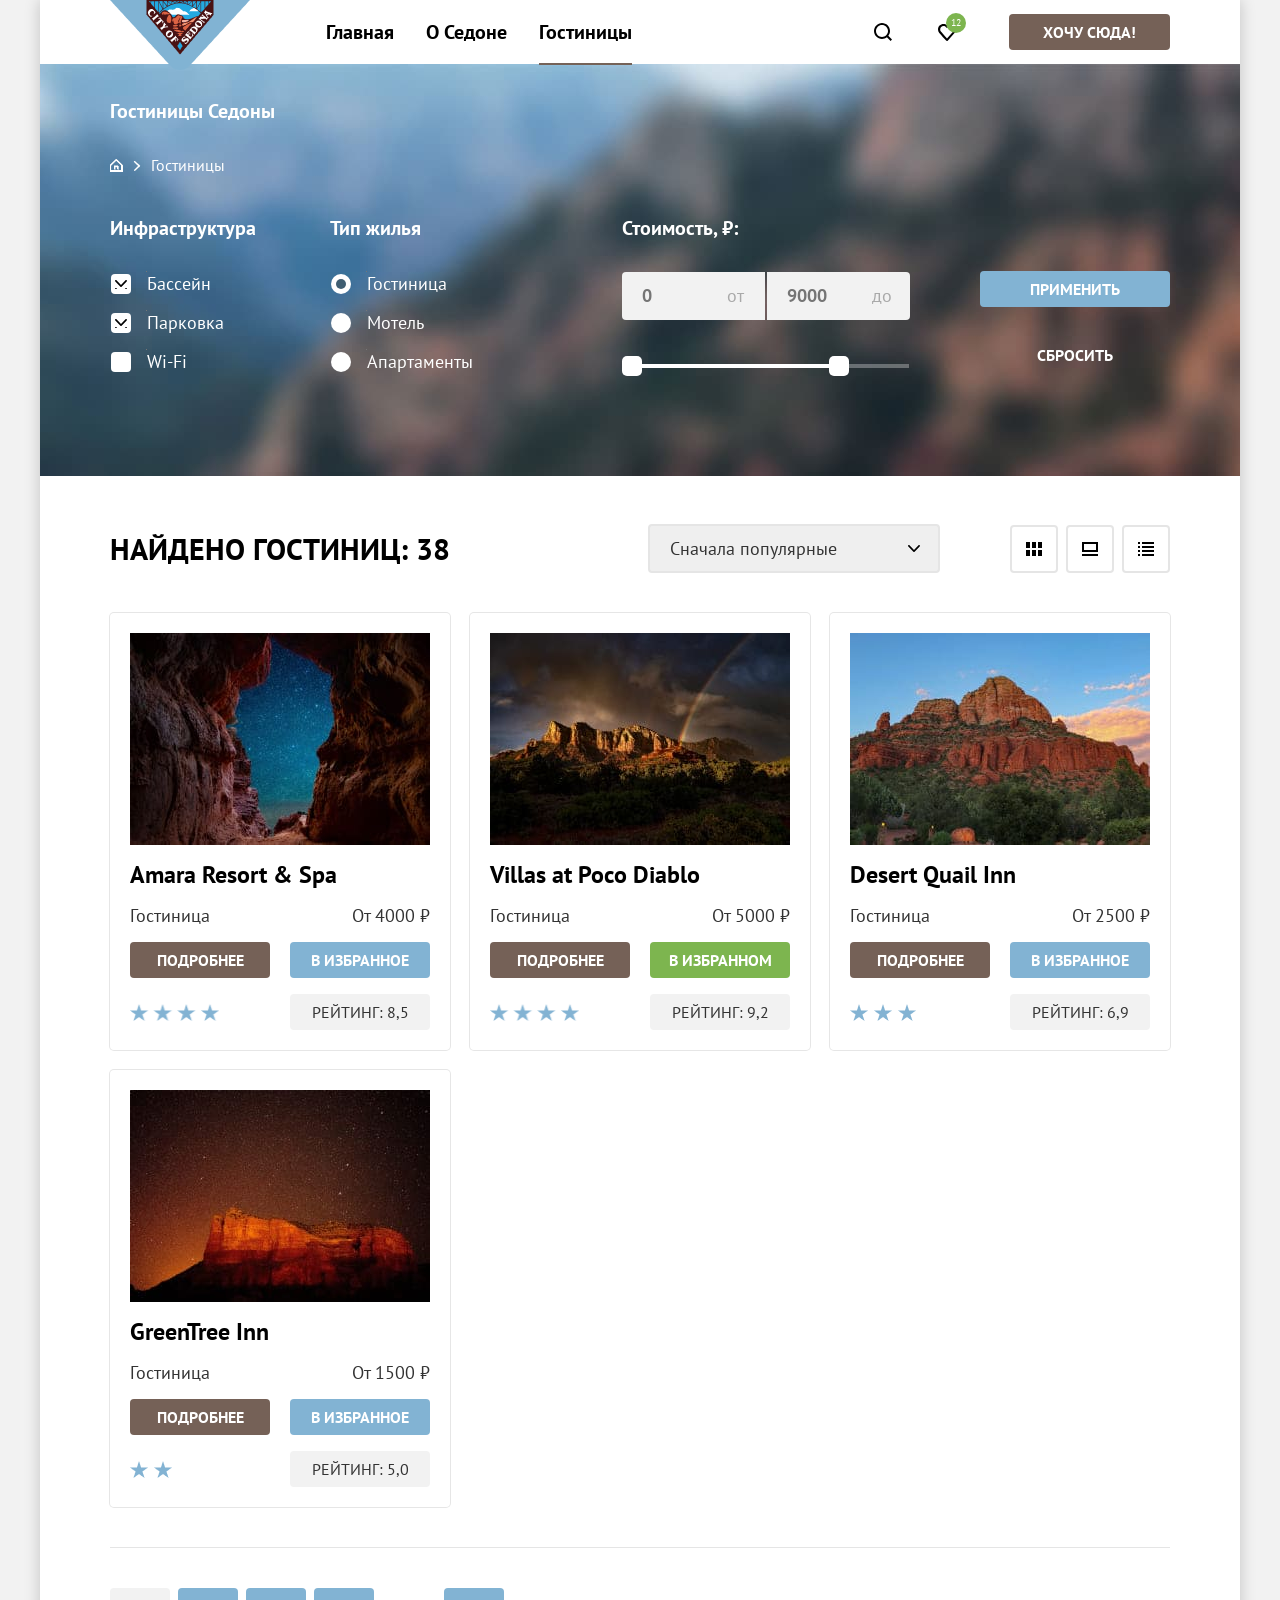
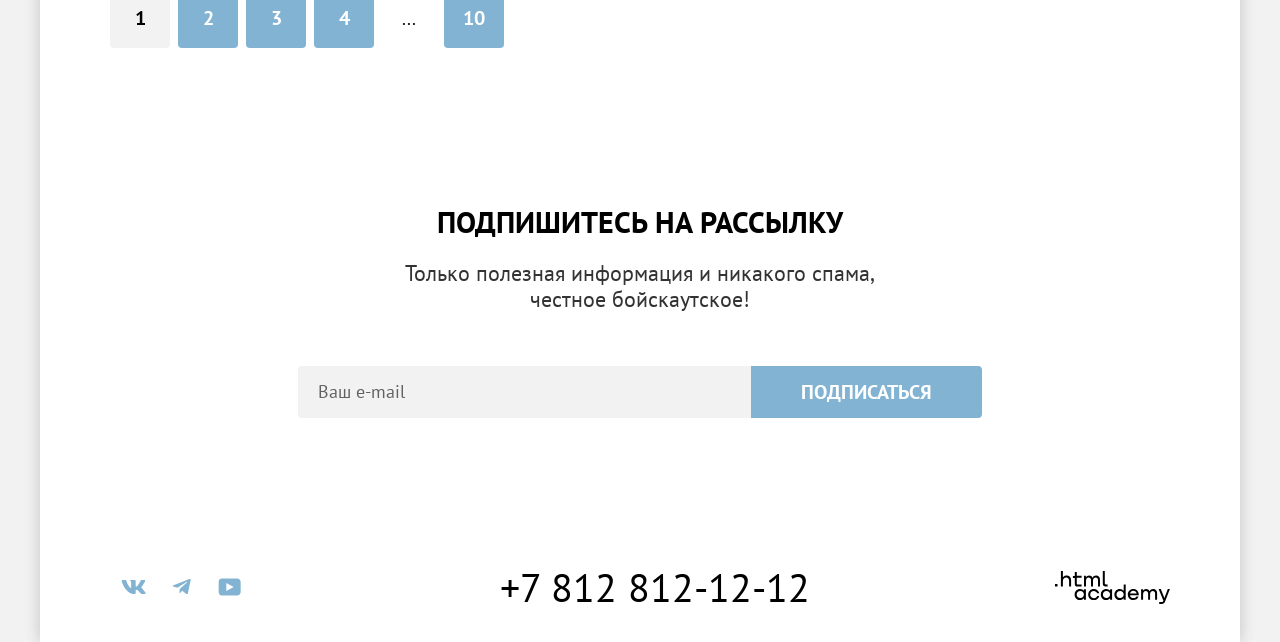
==== commit 1a354777: "Add files via upload" ====
--- a/catalog.html
+++ b/catalog.html
@@ -11,10 +11,10 @@
 <body>
   <div class="container">
     <header class="header" data-test="header">
-        <a class="header-logo" href="index.html">
-          <img src="images/logo.png" width="140" height="70" alt="Логотип города Седона">
-        </a>
-        <nav class="menu">
+      <a class="header-logo" href="index.html">
+        <img src="images/logo.png" width="140" height="70" alt="Логотип города Седона">
+      </a>
+      <nav class="menu">
         <ul class="list-reset menu-list">
           <li class="menu-item">
             <a class="menu-link">Главная</a>
@@ -26,17 +26,17 @@
             <a class="menu-link menu-link-active" href="catalog.html">Гостиницы</a>
           </li>
         </ul>
-        </nav>
-        <div class="user">
-          <a class="search-item" href="#">
-              <span class="visually-hidden">Поиск</span>
-            </a>
-            <a class="favourites-item" href="#">
-              <span class="favourites-count">12</span>
-              <span class="visually-hidden">Избранное</span>
-            </a>
-            <a class="button" href="#">Хочу сюда!</a>
-        </div>
+      </nav>
+      <div class="user">
+        <a class="search-item" href="#">
+          <span class="visually-hidden">Поиск</span>
+        </a>
+        <a class="favourites-item" href="#">
+          <span class="favourites-count">12</span>
+          <span class="visually-hidden">Избранное</span>
+        </a>
+        <a class="button" href="#">Хочу сюда!</a>
+      </div>
     </header>
 
     <main data-test="main">
@@ -57,69 +57,69 @@
           </li>
         </ul>
 
-          <form class="filter-catalog" method="post" action="https://echo.htmlacademy.ru">
-
-            <fieldset class="filter-group">
-
-              <legend class="filter-title">Инфраструктура</legend>
-              <ul class="list-reset filter-list">
-              <li class="filter-item">
-              <label class="control">
-                <input class="visually-hidden control-input" type="checkbox" name="swimming-pool" checked>
-                <span class="control-mark"></span>
-                <span class="control-label">Бассейн</span>
-              </label>
-              </li>
-
-              <li class="filter-item">
-              <label class="control">
-                <input class="visually-hidden control-input" type="checkbox" name="parking" checked>
-                <span class="control-mark"></span>
-                <span class="control-label">Парковка</span>
-              </label>
-              </li>
-
-              <li class="filter-item">
-              <label class="control">
-                <input class="visually-hidden control-input" type="checkbox" name="wi-fi">
-                <span class="control-mark"></span>
-                <span class="control-label">Wi-Fi</span>
-              </label>
-              </li>
-              </ul>
-            </fieldset>
-
-            <fieldset class="filter-group">
-              <legend class="filter-title">Тип жилья</legend>
-
-              <ul class="list-reset filter-list">
-                <li class="filter-item">
-                  <label class="control">
-                    <input class="visually-hidden control-input" type="radio" name="type-housing" value="hotel" checked>
-                    <span class="control-mark"></span>
-                    <span class="control-label">Гостиница</span>
-                  </label>
-                </li>
-              <li class="filter-item">
-                  <label class="control">
-                    <input class="visually-hidden control-input" type="radio" name="type-housing" value="motel">
-                    <span class="control-mark"></span>
-                    <span class="control-label">Мотель</span>
-                  </label>
-                </li>
-              <li class="filter-item">
-                  <label class="control">
-                    <input class="visually-hidden control-input" type="radio" name="type-housing" value="apartments">
-                    <span class="control-mark"></span>
-                    <span class="control-label">Апартаменты</span>
-                  </label>
-                </li> 
-              </ul> 
-            </fieldset>
-            <fieldset class="filter-group filter-group-price">
-              <legend class="filter-title">Стоимость, ₽:</legend>
-              <div class="range">
-                <div class="range-wrapper-inputs">
+        <form class="filter-catalog" method="post" action="https://echo.htmlacademy.ru">
+
+          <fieldset class="filter-group">
+
+            <legend class="filter-title">Инфраструктура</legend>
+            <ul class="list-reset filter-list">
+              <li class="filter-item">
+                <label class="control">
+                  <input class="visually-hidden control-input" type="checkbox" name="swimming-pool" checked>
+                  <span class="control-mark"></span>
+                  <span class="control-label">Бассейн</span>
+                </label>
+              </li>
+
+              <li class="filter-item">
+                <label class="control">
+                  <input class="visually-hidden control-input" type="checkbox" name="parking" checked>
+                  <span class="control-mark"></span>
+                  <span class="control-label">Парковка</span>
+                </label>
+              </li>
+
+              <li class="filter-item">
+                <label class="control">
+                  <input class="visually-hidden control-input" type="checkbox" name="wi-fi">
+                  <span class="control-mark"></span>
+                  <span class="control-label">Wi-Fi</span>
+                </label>
+              </li>
+            </ul>
+          </fieldset>
+
+          <fieldset class="filter-group">
+            <legend class="filter-title">Тип жилья</legend>
+
+            <ul class="list-reset filter-list">
+              <li class="filter-item">
+                <label class="control">
+                  <input class="visually-hidden control-input" type="radio" name="type-housing" value="hotel" checked>
+                  <span class="control-mark"></span>
+                  <span class="control-label">Гостиница</span>
+                </label>
+              </li>
+              <li class="filter-item">
+                <label class="control">
+                  <input class="visually-hidden control-input" type="radio" name="type-housing" value="motel">
+                  <span class="control-mark"></span>
+                  <span class="control-label">Мотель</span>
+                </label>
+              </li>
+              <li class="filter-item">
+                <label class="control">
+                  <input class="visually-hidden control-input" type="radio" name="type-housing" value="apartments">
+                  <span class="control-mark"></span>
+                  <span class="control-label">Апартаменты</span>
+                </label>
+              </li>
+            </ul>
+          </fieldset>
+          <fieldset class="filter-group filter-group-price">
+            <legend class="filter-title">Стоимость, ₽:</legend>
+            <div class="range">
+              <div class="range-wrapper-inputs">
                 <label class="range-price-label">
                   <input class="range-min" type="text" name="price-from" placeholder="0">
                   <span class="range-from">от</span>
@@ -133,23 +133,23 @@
 
               <div class="range-scale">
                 <div class="range-price" style="left: 0; width: 226px;">
-                <button class="change-range change-range-min" type="button">
-                  <span class="visually-hidden">Изменить минимальную цену</span>
-                </button>
-                <button class="change-range change-range-max" type="button">
-                  <span class="visually-hidden">Изменить максимальную цену</span>
-                </button>
-              </div>
-            </div> 
+                  <button class="change-range change-range-min" type="button">
+                    <span class="visually-hidden">Изменить минимальную цену</span>
+                  </button>
+                  <button class="change-range change-range-max" type="button">
+                    <span class="visually-hidden">Изменить максимальную цену</span>
+                  </button>
+                </div>
+              </div>
+            </div>
+          </fieldset>
+
+          <div class="filter-buttons">
+            <input class="button button-submit" type="submit" value="Применить">
+            <input class="button button-reset" type="reset" value="Сбросить">
           </div>
-        </fieldset>
-
-            <div class="filter-buttons">
-              <input class="button button-submit" type="submit" value="Применить">
-              <input class="button button-reset" type="reset" value="Сбросить">
-            </div>
-          </form>
-        </section>
+        </form>
+      </section>
 
       <section class="catalog" data-test="catalog">
         <div class="catalog-header">
@@ -178,8 +178,8 @@
 
           <li class="hotel-card">
             <a class="hotel-card-link" href="#">
-            <img class="hotel-card-img" src="images/hotel-1.jpg" width="300" height="212" alt="Отель Amara Resort & Spa">
-            <h3 class="hotel-card-title">Amara Resort & Spa</h3>
+              <img class="hotel-card-img" src="images/hotel-1.jpg" width="300" height="212" alt="Отель Amara Resort & Spa">
+              <h3 class="hotel-card-title">Amara Resort & Spa</h3>
             </a>
             <div class="hotel-card-info">
               <p class="hotel-card-text hotel-card-inner">Гостиница</p>
@@ -191,15 +191,15 @@
             </div>
             <div class="hotel-card-info">
               <div class="hotel-card-stars hotel-card-star-4">
-              <span class="visually-hidden">Четыре звезды</span>
-            </div>
-            <p class="hotel-card-rating hotel-card-inner">Рейтинг: 8,5</p>
-          </div>
+                <span class="visually-hidden">Четыре звезды</span>
+              </div>
+              <p class="hotel-card-rating hotel-card-inner">Рейтинг: 8,5</p>
+            </div>
           </li>
           <li class="hotel-card">
             <a class="hotel-card-link" href="#">
-            <img class="hotel-card-img" src="images/hotel-2.jpg" width="300" height="212" alt="Отель Villas at Poco Diablo">
-            <h3 class="hotel-card-title">Villas at Poco Diablo</h3>
+              <img class="hotel-card-img" src="images/hotel-2.jpg" width="300" height="212" alt="Отель Villas at Poco Diablo">
+              <h3 class="hotel-card-title">Villas at Poco Diablo</h3>
             </a>
             <div class="hotel-card-info">
               <p class="hotel-card-text hotel-card-inner">Гостиница</p>
@@ -207,18 +207,19 @@
             </div>
             <div class="hotel-card-info">
               <a class="button button-more hotel-card-inner" href="#">Подробнее</a>
-              <button class="button button-favorite hotel-card-inner" type="button">В избранном</button>
-            </div>
-            <div class="hotel-card-info">
-             <div class="hotel-card-stars hotel-card-star-4">
-              <span class="visually-hidden">Четыре звезды</span>
-             </div>
-            <p class="hotel-card-rating hotel-card-inner">Рейтинг: 9,2</p>
-
+              <button class="button button-add hotel-card-inner" type="button">В избранном</button>
+            </div>
+            <div class="hotel-card-info">
+              <div class="hotel-card-stars hotel-card-star-4">
+                <span class="visually-hidden">Четыре звезды</span>
+              </div>
+              <p class="hotel-card-rating hotel-card-inner">Рейтинг: 9,2</p>
+            </div>
+          </li>
           <li class="hotel-card">
             <a class="hotel-card-link" href="#">
-            <img class="hotel-card-img" src="images/hotel-3.jpg" width="300" height="212" alt="Отель Desert Quail Inn">
-            <h3 class="hotel-card-title">Desert Quail Inn</h3>
+              <img class="hotel-card-img" src="images/hotel-3.jpg" width="300" height="212" alt="Отель Desert Quail Inn">
+              <h3 class="hotel-card-title">Desert Quail Inn</h3>
             </a>
             <div class="hotel-card-info">
               <p class="hotel-card-text hotel-card-inner">Гостиница</p>
@@ -229,16 +230,16 @@
               <button class="button button-favorite hotel-card-inner" type="button">В избранное</button>
             </div>
             <div class="hotel-card-info">
-             <div class="hotel-card-stars hotel-card-star-3">
-              <span class="visually-hidden">Три звезды</span>
-             </div>
-            <p class="hotel-card-rating hotel-card-inner">Рейтинг: 6,9</p>
+              <div class="hotel-card-stars hotel-card-star-3">
+                <span class="visually-hidden">Три звезды</span>
+              </div>
+              <p class="hotel-card-rating hotel-card-inner">Рейтинг: 6,9</p>
             </div>
           </li>
           <li class="hotel-card">
             <a class="hotel-card-link" href="#">
-            <img class="hotel-card-img" src="images/hotel-4.jpg" width="300" height="212" alt="Отель Desert Quail Inn">
-            <h3 class="hotel-card-title">GreenTree Inn</h3>
+              <img class="hotel-card-img" src="images/hotel-4.jpg" width="300" height="212" alt="Отель Desert Quail Inn">
+              <h3 class="hotel-card-title">GreenTree Inn</h3>
             </a>
             <div class="hotel-card-info">
               <p class="hotel-card-text hotel-card-inner">Гостиница</p>
@@ -249,10 +250,10 @@
               <button class="button button-favorite hotel-card-inner" type="button">В избранное</button>
             </div>
             <div class="hotel-card-info">
-             <div class="hotel-card-stars hotel-card-star-2">
-              <span class="visually-hidden">Две звезды</span>
-             </div>
-            <p class="hotel-card-rating hotel-card-inner">Рейтинг: 5,0</p>
+              <div class="hotel-card-stars hotel-card-star-2">
+                <span class="visually-hidden">Две звезды</span>
+              </div>
+              <p class="hotel-card-rating hotel-card-inner">Рейтинг: 5,0</p>
             </div>
           </li>
         </ul>
@@ -278,45 +279,47 @@
         </ul>
       </section>
 
-        <section class="newsletter newsletter-inner" data-test="subscribe">
-            <h2 class="section-title">Подпишитесь на рассылку</h2>
-            <p class="section-item-text">Только полезная информация и никакого спама,<br> честное бойскаутское!</p>
-          <form class="newsletter-form" action="https://echo.htmlacademy.ru/" method="post">
+      <section class="newsletter newsletter-inner" data-test="subscribe">
+        <h2 class="section-title">Подпишитесь на рассылку</h2>
+        <p class="section-item-text">Только полезная информация и никакого спама,
+          <br> честное бойскаутское!</p>
+        <form class="newsletter-form" action="https://echo.htmlacademy.ru/" method="post">
           <label>
             <input class="newsletter-input-email" type="email" name="newsletter-email" placeholder="Ваш e-mail" required="required">
           </label>
-            <input class="button newsletter-button" type="submit" value="Подписаться">
-          </form>
-        </section>
+          <input class="button newsletter-button" type="submit" value="Подписаться">
+        </form>
+      </section>
     </main>
 
     <footer class="footer" data-test="footer">
-        <ul class="list-reset social-list">
-          <li class="footer-social-item">
-            <a class="footer-social-link" href="https://vk.com/htmlacademy">
-              <img class="footer-social-icon" src="images/social-vk.svg" alt="Вконтакте">
-            </a>
-          </li>
-
-          <li class="footer-social-item">
-            <a class="footer-social-link" href="https://t.me/htmlacademy">
-              <img class="footer-social-icon" src="images/social-telegram.svg" alt="Telegram">
-            </a>
-          </li>
-
-          <li class="footer-social-item">
-            <a class="footer-social-link" href="https://www.youtube.com/user/htmlacademyru">
-              <img class="footer-social-icon" src="images/social-youtube.svg" alt="YouTube">
-            </a>
-          </li>
-        </ul>
-        <a class="footer-phone" href="tel:+78128121212">
+      <ul class="list-reset social-list">
+        <li class="footer-social-item">
+          <a class="footer-social-link" href="https://vk.com/htmlacademy">
+            <img class="footer-social-icon" src="images/social-vk.svg" alt="Вконтакте">
+          </a>
+        </li>
+
+        <li class="footer-social-item">
+          <a class="footer-social-link" href="https://t.me/htmlacademy">
+            <img class="footer-social-icon" src="images/social-telegram.svg" alt="Telegram">
+          </a>
+        </li>
+
+        <li class="footer-social-item">
+          <a class="footer-social-link" href="https://www.youtube.com/user/htmlacademyru">
+            <img class="footer-social-icon" src="images/social-youtube.svg" alt="YouTube">
+          </a>
+        </li>
+      </ul>
+      <a class="footer-phone" href="tel:+78128121212">
           +7 812 812-12-12
         </a>
-        <a class="footer-academy-link" href="https://htmlacademy.ru/intensive/htmlcss">
-          <img src="images/html-academy.svg" alt="HTML Academy">
-        </a>
+      <a class="footer-academy-link" href="https://htmlacademy.ru/intensive/htmlcss">
+        <img src="images/html-academy.svg" alt="HTML Academy">
+      </a>
     </footer>
   </div>
 </body>
+
 </html>
--- a/styles/styles.css
+++ b/styles/styles.css
@@ -29,8 +29,14 @@
   font-weight: 400;
   font-size: 18px;
   line-height: 21px;
-  color: #333333;
+  color: #333;
   background-color: #f2f2f2;
+}
+
+.list-reset {
+  margin: 0;
+  padding: 0;
+  list-style: none;
 }
 
 img {
@@ -61,7 +67,7 @@
 }
 
 .menu {
-  margin: 0;
+  margin-left: 200px;
   padding: 0;
   list-style: none;
 }
@@ -74,7 +80,7 @@
   font-weight: 700;
   font-size: 16px;
   line-height: 20px;
-  color: #ffffff;
+  color: #fff;
   text-align: center;
   text-decoration: none;
   text-transform: uppercase;
@@ -94,7 +100,7 @@
 }
 
 .button:active {
-  color: rgba(255, 255, 255, .3);
+  color: rgba(255, 255, 255, 0.3);
 }
 
 .button:disabled {
@@ -117,7 +123,7 @@
 
 .button-reset:hover {
   background: none;
-  opacity: .6;
+  opacity: 0.6;
 }
 
 .button-reset:focus-visible {
@@ -126,11 +132,11 @@
 }
 
 .button-reset:active {
-  color: rgba(255, 255, 255, .3);
+  color: rgba(255, 255, 255, 0.3);
 }
 
 .button-reset:disabled {
-  color: rgba(255, 255, 255, .1);
+  color: rgba(255, 255, 255, 0.1);
 }
 
 .button-more,
@@ -180,16 +186,24 @@
   background-color: #68a2ca;
 }
 
-.button-favorites {
+.button-favorite {
   padding: 8px;
-  background-color: #7db54f;
-}
-
-.button-favorites:hover {
+  background-color: #82B3D3;
+}
+
+.button-favorite:hover {
+  background-color: #68a2ca;
+}
+
+.button-add {
+  background-color: #7DB54F;
+}
+
+.button-add:hover {
   background-color: #6c9e42;
 }
 
-.button-favorites:focus-visible {
+.button-add:focus-visible {
   outline: none;
   background-color: #6c9e42;
 }
@@ -200,7 +214,7 @@
   font-weight: 700;
   font-size: 30px;
   line-height: 36px;
-  color: #000000;
+  color: #000;
   text-transform: uppercase;
 }
 
@@ -236,15 +250,14 @@
 
 .header {
   position: relative;
-}
-
-.logo {
+  height: 64px;
+}
+
+.header-logo {
   position:absolute;
   top: 0;
-  display: block;
-  width: 140px;
-  height: 70px;
-  z-index: 1;
+  left: 70px;
+  z-index: 2;
 }
 
 .navigation {
@@ -267,11 +280,11 @@
   display: block;
   padding: 20px 16px;
   text-decoration: none;
-  color: #000000;
+  color: #000;
 }
 
 .menu-link:not(.menu-link-active):active {
-  opacity: .6;
+  opacity: 0.6;
 }
 
 .menu-link:focus {
@@ -296,7 +309,7 @@
 .user {
   display: flex;
   flex-wrap: wrap;
-  align-self: flex-start;
+  gap: 20px;
   align-items: center;
   flex-shrink: 0; 
 }
@@ -321,7 +334,7 @@
 }
 
 .favourites-count {
-position: absolute;
+  position: absolute;
   top: 13px;
   right: 3px;
   display: block;
@@ -332,12 +345,12 @@
   background-color: #7DB54F;
   font-size: 10px;
   line-height: 10px;
-  color: #ffffff;
+  color: #fff;
   text-align: center;  
 }
 
 .search-item:hover:after,
-.favourites:hover:after {
+.favourites-item:hover:after {
   content: "";
   position: absolute;
   left: 10px;
@@ -357,7 +370,7 @@
 
 .search-item:active,
 .favourites:active {
-  opacity: .6;
+  opacity: 0.6;
 }
 
 .hero {
@@ -394,6 +407,7 @@
 
 .advantages {
   margin-bottom: 64px;
+  width: 100%;
 }
 
 .advantages .section-title {
@@ -411,6 +425,9 @@
   display: flex;
   flex-wrap: wrap;
   width: 100%;
+  align-items: stretch;
+  padding: 0;
+  margin: 0;
 }
 
 .advantages-item,
@@ -434,11 +451,14 @@
 }
 
 .advantages-item-dark {
+  display: flex;
   flex-direction: row;
+  justify-content: center;
+  
   flex-basis: 100%;
   padding: 0;
   background-color: #82B3D3;
-  color: #ffffff;
+  color: #fff;
 }
 
 .advantages-item-reverse {
@@ -477,7 +497,7 @@
 }
 
 .reasons-item:nth-child(3n+2) {
-  background-color: #ffffff;
+  background-color: #fff;
 }
 
 .reasons-item .item-title {
@@ -497,21 +517,13 @@
   min-height: 72px;
 }
 
-.reasons-item-title-house:before {
-  content: url("../images/house.svg");
-}
-
-.reasons-item-title-eat:before {
-  content: url("../images/eat.svg");
-}
-
-.reasons-item-title-souvenirs::before {
-  content: url("../images/souvenirs.svg");
-}
-
 .hotel-search .section-title,
 .hotel-search .section-item-text {
   max-width: 600px;
+}
+
+.reasons-img {
+  margin-bottom: 15px;
 }
 
 .breadcrumbs {
@@ -544,7 +556,7 @@
 .breadcrumbs-link {
   font-size: 16px;
   line-height: 21px;
-  color: #ffffff;
+  color: #fff;
   text-decoration: none;
 }
 
@@ -557,7 +569,7 @@
 }
 
 .breadcrumbs-link[href]:hover {
-  opacity: .6;
+  opacity: 0.6;
 }
 
 .breadcrumbs-link[href]:focus {
@@ -565,7 +577,7 @@
 }
 
 .breadcrumbs-link[href]:active {
-  opacity: .3;
+  opacity: 0.3;
 }
 
 .filter {
@@ -575,7 +587,7 @@
   background-size: cover;
   font-size: 18px;
   line-height: 23px;
-  color: #ffffff;
+  color: #fff;
 }
 
 .filter-title {
@@ -637,7 +649,7 @@
   left: 1px;
   width: 20px;
   height: 20px;
-  background-color: #ffffff;
+  background-color: #fff;
   border-radius: 4px;
 }
 
@@ -719,11 +731,11 @@
   appearance: textfield;
 }
 
+.range-min {
+  border-radius: 4px 0 0 4px;
+}
+
 .range-max {
-  border-radius: 4px 0 0 4px;
-}
-
-.range-min {
   border-radius: 0 4px 4px 0;
 }
 
@@ -775,7 +787,7 @@
 .range-price {
   position: absolute;
   height: 4px;
-  background-color: #ffffff;
+  background-color: #fff;
 }
 
 .change-range {
@@ -783,7 +795,7 @@
   width: 20px;
   height: 20px;
   border-radius: 5px;
-  background-color: #ffffff;
+  background-color: #fff;
   border: none;
   cursor: pointer;
 }
@@ -815,7 +827,7 @@
   font-family: "PT Sans", sans-serif;
   font-size: 18px;
   line-height: 21px;
-  color: #333333;
+  color: #333;
   background-image: url("../images/arrow.svg");
   background-repeat: no-repeat;
   background-position: right 18px center;
@@ -862,7 +874,7 @@
 }
 
 .catalog-view-button:hover {
-  border-color: #000000;
+  border-color: #000;
 }
 
 .catalog-view-button:focus-visible {
@@ -871,7 +883,7 @@
 }
 
 .catalog-view-button:active {
-  border-color: #000000;
+  border-color: #000;
 }
 
 .catalog {
@@ -901,9 +913,13 @@
   margin-bottom: 40px;
   padding-bottom: 40px;
   border-bottom: 1px solid #e5e5e5;
+  align-items: stretch;
 }
 
 .hotel-card {
+  display: flex;
+  flex-direction: column;
+  justify-content: space-between;
   padding: 20px;
   box-shadow: 0 0 0 1px #e6e6e6;
   border-radius: 4px;
@@ -912,13 +928,13 @@
 
 .hotel-card-link {
   text-decoration: none;
-  color: #000000;
+  color: #000;
 }
 
 .hotel-card-link:hover,
 .hotel-card-link:focus {
   outline: none;
-  opacity: .7;
+  opacity:  0.7;
 }
 
 .hotel-card-img {
@@ -951,7 +967,7 @@
   margin: 0;
   font-size: 18px;
   line-height: 21px;
-  color: #333333;
+  color: #333;
 }
 
 .hotel-card-text:last-child {
@@ -959,7 +975,7 @@
 }
 
 .hotel-card-stars {
-  background-image: url("../images/star.svg");
+  background-image: url("../images/star.png");
   background-repeat: space no-repeat;
   background-size: 18px 17px;
   background-position: center;
@@ -993,7 +1009,7 @@
   line-height: 20px;
   text-align: center;
   text-transform: uppercase;
-  background-color: #F2F2F2;
+  background-color: #f2f2f2;
   border-radius: 4px;
 }
 
@@ -1014,8 +1030,8 @@
   line-height: 36px;
   text-align: center;
   text-decoration: none;
-  color: #ffffff;
-  background-color: #82B3D3;
+  color: #fff;
+  background-color: #82b3d3;
   border-radius: 4px;
 }
 
@@ -1033,13 +1049,14 @@
 }
 
 .pagination-current {
-  color: #000000;
+  color: #000;
   background-color: #F2F2F2;
 }
 
 .pagination-more {
-  color: #000000;
+  color: #000;
   background: none;
+  margin: 20px;
 }
 
 .newsletter {
@@ -1047,13 +1064,13 @@
   padding-bottom: 104px;
   background: #756157 url("../images/background-footer.png") no-repeat;
   background-size: cover;
-  color: #ffffff;
+  color: #fff;
   text-align: center;
 }
 
 .newsletter .section-title {
   max-width: 475px;
-  color: #ffffff;
+  color: #fff;
 }
 
 .newsletter .section-item-text {
@@ -1062,11 +1079,11 @@
 
 .newsletter-inner {
   background: none;
-  color: #333333;
+  color: #333;
 }
 
 .newsletter-inner .section-title {
-  color: #000000;
+  color: #000;
 }
 
 .newsletter-form {
@@ -1082,7 +1099,7 @@
   font-size: 18px;
   font-weight: 700;
   line-height: 24px;
-  color: #000000;
+  color: #000;
   padding: 14px 20px;
   border: none;
   border-top-left-radius: 4px;
@@ -1103,7 +1120,7 @@
   font-size: 18px;
   font-weight: 400;
   line-height: 24px;
-  color: rgba(0, 0, 0, .6);
+  color: rgba(0, 0, 0, 0.6);
 }
 
 .newsletter-input-email:disabled,
@@ -1117,7 +1134,7 @@
   max-width: 232px;
   font-size:20px;
   line-height: 36px;
-  background-color: #82B3D3;
+  background-color: #82b3d3;
   border-top-left-radius: 0;
   border-bottom-left-radius: 0;
 }
@@ -1167,7 +1184,7 @@
 .footer-phone {
   font-size: 40px;
   line-height: 40px;
-  color: #000000;
+  color: #000;
   text-decoration: none;
 }
 
@@ -1183,5 +1200,284 @@
   height: 33px;
 }
 
-
-
+.modal {
+  position: relative;
+  padding: 64px 70px;
+  width: 717px;
+  border-radius: 30px;
+  background-color: #fff;
+  box-shadow: 0 25px 50px rgba(0, 0, 0, 0.15);
+}
+
+.modal-overlay {
+  position: fixed;
+  top: 0;
+  left: 0;
+  width: 100%;
+  height: 100%;
+  background-color: rgba(255, 255, 255, 0.8);
+  display: flex;
+  justify-content: center;
+  align-items: center;
+  z-index: 1000;
+}
+
+.modal-title {
+  margin-top: 0;
+  margin-bottom: 62px;
+  margin-right: 52px;
+  font-size: 30px;
+  font-weight: 700;
+  line-height: 36px;
+  text-transform: uppercase;
+  color: #000;
+}
+
+.modal-close-button {
+  position: absolute;
+  top: 64px;
+  right: 52px;
+  display: flex;
+  justify-content: center;
+  align-items: center;
+  width: 52px;
+  height: 52px;
+  background-color: #f2f2f2;
+  border: none;
+  border-radius: 50%;
+  cursor: pointer;
+}
+
+.modal-close-button path {
+  fill: #000;
+}
+
+.modal-close-button:hover {
+  background-color: #e6e6e6;
+}
+
+.modal-close-button:focus-visible {
+  outline: 3px solid #83b3d3;
+  border: none;
+  background-color: #e6e6e6;
+}
+
+.modal-close-button:active {
+  background-color: #e6e6e6;
+}
+
+.modal-close-button:active path {
+  opacity: .3;
+}
+
+.form {
+  display: flex;
+  flex-wrap: wrap;
+}
+
+.form-block {
+  display: grid;
+  grid-template-columns: 137px 1fr;
+  gap: 4px;
+  align-items: center;
+  margin-bottom: 18px;
+  width: 100%;
+}
+
+.form-container {
+  display: flex;
+  justify-content: space-between;
+  width: 100%;
+}
+
+.form-container .form-block {
+  width: auto;
+}
+
+.form-label {
+  display: block;
+  padding-right: 18px;
+  font-size: 20px;
+  font-weight: 700;
+  line-height: 24px;
+}
+
+.form-input,
+.form-number {
+  font-family: "PT Sans", sans-serif;
+  font-size: 18px;
+  font-weight: 700;
+  line-height: 24px;
+  border: none;
+  background-color: #f2f2f2;
+}
+
+.form-input:disabled,
+.form-input:disabled:hover,
+.form-number:disabled {
+  opacity: 30%;
+}
+
+.form-input {
+  padding: 12px 20px;
+  color: #000;
+  border-radius: 4px;
+}
+
+.form-input:invalid {
+  color: rgba(0, 0, 0, .6);
+}
+
+.form-input:hover {
+  background-color: #e6e6e6;
+}
+
+.form-input:focus-visible {
+  outline: 3px solid #83b3d3;
+  background-color: #e6e6e6;
+}
+
+.form-input-message {
+  min-height: 25px;
+  grid-column: 1/ 3;
+  margin-left: 158px;
+  font-size: 16px;
+  line-height: 21px;
+}
+
+.form-input-error {
+  color: #ff5757;
+}
+
+.form-input-valid {
+  color: #333;
+}
+
+.form-number-block {
+  display: flex;
+  justify-content: space-between;
+  text-align: center;
+  align-items: center;
+  border-radius: 4px;
+  width: 110px;
+  height: 48px;
+  background-color: #f2f2f2;
+}
+
+.form-number-button {
+  display: flex;
+  justify-content: center;
+  align-items: center;
+  width: 20px;
+  height: 20px;
+  cursor: pointer;
+  border: none;
+  background: none;
+}
+
+.form-number-button svg {
+  flex-shrink: 0;
+}
+
+.form-number-button path {
+  fill: rgba(117, 97, 87, .3);
+}
+
+.form-number-button:hover path {
+  fill: #000;
+}
+
+.form-number-button:focus-visible {
+  outline: 3px solid #82b3d3;
+  border-radius: 4px;
+}
+
+.form-number-button:focus-visible path {
+  fill: #000;
+}
+
+.form-number-button:active path {
+  fill: rgba(117, 97, 87, .3);
+}
+
+.form-number-button-minus {
+  margin-left: 13px;
+}
+
+.form-number-button-plus {
+  margin-right: 13px;
+}
+
+.form-number {
+  width: 32px;
+  text-align: center;
+  appearance: textfield;
+}
+
+.form-number:active,
+.form-number:focus {
+  outline: none;
+}
+
+.form-number::-webkit-inner-spin-button,
+.form-number::-webkit-outer-spin-button {
+  -webkit-appearance: none;
+  margin: 0;
+}
+
+.tooltip {
+  position: absolute;
+  margin-top: -26px;
+  margin-left: 62px;
+  width: 26px;
+  height: 26px;
+}
+
+.tooltip-toggle {
+  border: none;
+  background-color: transparent;
+  padding: 0;
+  margin: 0;
+  display: block;
+}
+
+.tooltip-toggle:focus {
+  outline: none;
+}
+
+.tooltip-text {
+  position: absolute;
+  left: 50%;
+  display: none;
+  margin-top: 15px;
+  padding: 18px 22px;
+  width: 256px;
+  font-size: 16px;
+  font-weight: 400;
+  line-height: 20px;
+  color: #fff;
+  background-color: #333;
+  border-radius: 10px;
+  box-shadow: 0 15px 30px rgba(0, 0, 0, .3);
+  transform: translateX(-50%);
+  z-index: 1;
+}
+
+.tooltip-text:after {
+  content: "";
+  position: absolute;
+  left: 0;
+  right: 0;
+  bottom: 100%;
+  margin-left: auto;
+  margin-right: auto;
+  width: 19px;
+  height: 9px;
+  background-image: url("../images/tooltip-arrow.svg");
+}
+
+.tooltip-toggle:hover + .tooltip-text,
+.tooltip-toggle:focus + .tooltip-text {
+  display: block;
+}
+
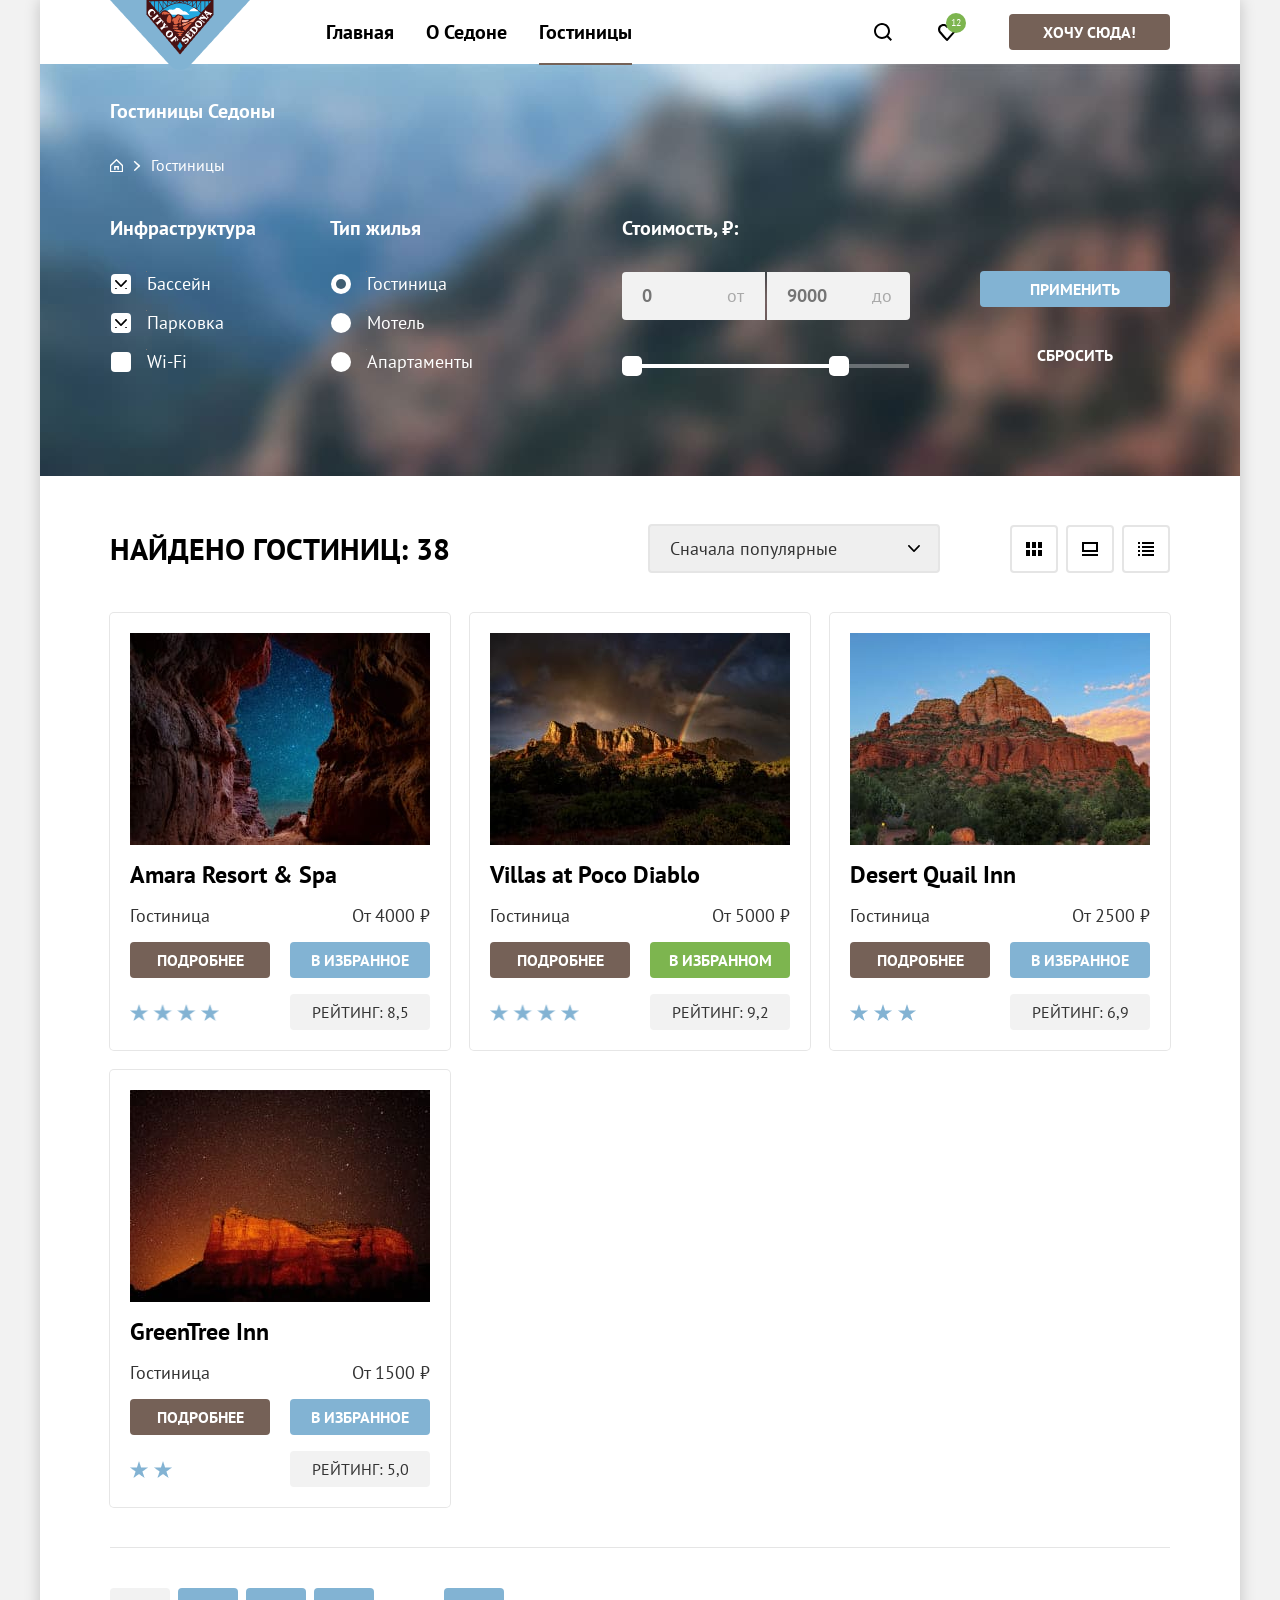
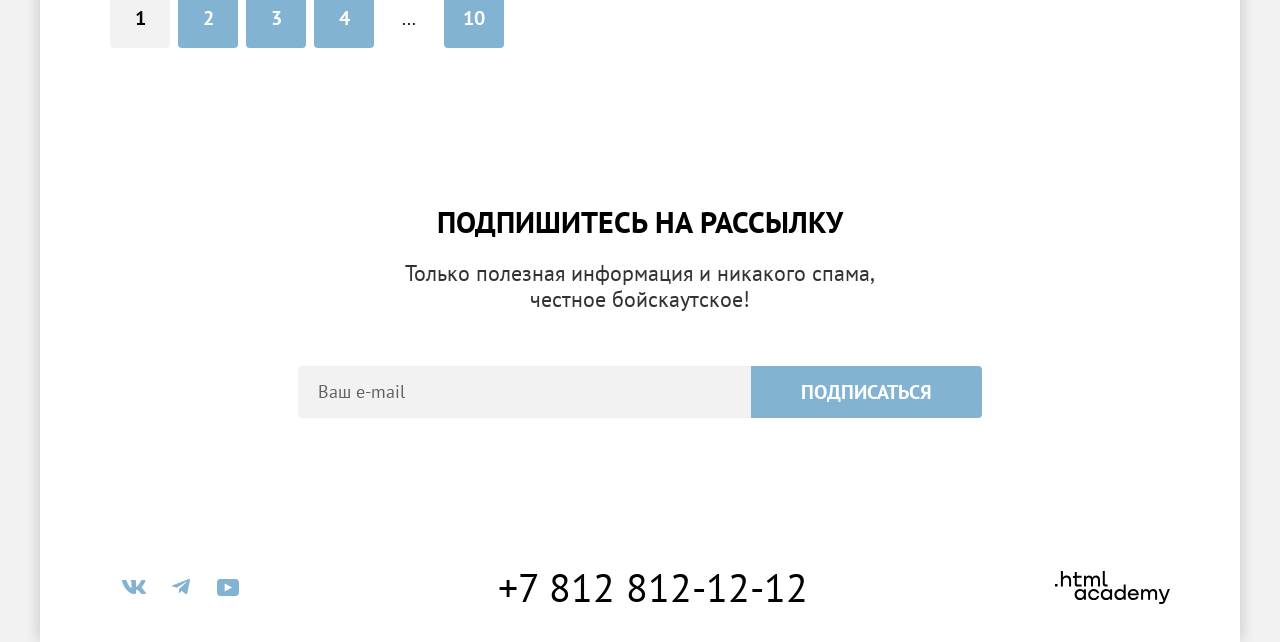
==== commit 0f96ddf7: "Переделала замечания" ====
--- a/catalog.html
+++ b/catalog.html
@@ -6,6 +6,8 @@
   <meta name="viewport" content="width=device-width, initial-scale=1">
   <title>HTML Academy: Гостиницы Седоны</title>
   <link rel="stylesheet" href="styles/styles.css">
+  <link rel="icon" href="favicon.ico">
+  <link rel="icon" type="image/png" sizes="32x32" href="images/favicon.png">
 </head>
 
 <body>
@@ -46,11 +48,11 @@
         <ul class="breadcrumbs list-reset">
           <li class="breadcrumbs-item">
             <a class="breadcrumbs-link breadcrumbs-link-main" href="index.html">
-              <img class="image breadcrumbs-icon" src="images/main-page.svg" alt="Главная">
+              <img class="image breadcrumbs-icon" src="images/main-page.svg" width="13px" height="15px" alt="Главная">
             </a>
           </li>
           <li class="breadcrumbs-item">
-            <img class="image breadcrumbs-icon" src="images/breadcrumbs.png" alt="">
+            <img class="image breadcrumbs-icon" src="images/breadcrumbs.png" width="8px" height="20px" alt="">
           </li>
           <li class="breadcrumbs-item">
             <a class="breadcrumbs-link">Гостиницы</a>
@@ -296,19 +298,22 @@
       <ul class="list-reset social-list">
         <li class="footer-social-item">
           <a class="footer-social-link" href="https://vk.com/htmlacademy">
-            <img class="footer-social-icon" src="images/social-vk.svg" alt="Вконтакте">
+            <svg aria-hidden="true" focusable="false" role="img" aria-label="Вконтакте." xmlns="http://www.w3.org/2000/svg" width="24" height="14" fill="none" viewBox="0 0 24 14"><path fill="#83b3d3" fill-rule="evenodd" d="M23.45.95c.17-.55 0-.95-.8-.95h-2.62c-.67 0-.98.35-1.14.73 0 0-1.34 3.2-3.23 5.27-.61.6-.89.8-1.22.8-.17 0-.42-.2-.42-.74V.95c0-.66-.18-.95-.74-.95H9.15c-.42 0-.67.3-.67.6 0 .61.95.76 1.05 2.5v3.8c0 .84-.16.99-.5.99-.88 0-3.05-3.21-4.33-6.89-.25-.71-.5-1-1.17-1H.9C.15 0 0 .35 0 .73c0 .68.89 4.07 4.14 8.55C6.32 12.34 9.38 14 12.16 14c1.67 0 1.88-.37 1.88-1v-2.32c0-.73.16-.88.69-.88.38 0 1.05.2 2.61 1.67C19.11 13.22 19.4 14 20.41 14h2.62c.75 0 1.13-.37.91-1.1-.24-.72-1.09-1.77-2.21-3.02-.62-.7-1.53-1.47-1.81-1.86-.4-.49-.28-.7 0-1.14 0 0 3.2-4.43 3.53-5.93" clip-rule="evenodd"/></svg>
+            </a>
+          </li>
           </a>
         </li>
 
         <li class="footer-social-item">
           <a class="footer-social-link" href="https://t.me/htmlacademy">
-            <img class="footer-social-icon" src="images/social-telegram.svg" alt="Telegram">
+            <span class="visually-hidden">Telegram</span>
+              <svg aria-hidden="true" focusable="false" role="img" aria-label="Telegram." xmlns="http://www.w3.org/2000/svg" width="18" height="16" fill="none" viewBox="0 0 18 16"><path fill="#83b3d3" d="M16.79.1.84 6.25c-1.09.43-1.08 1.04-.2 1.31l4.1 1.28 9.47-5.98c.44-.27.85-.12.52.18L7.05 9.96l-.28 4.22c.41 0 .6-.19.83-.41l1.99-1.93 4.13 3.05c.77.42 1.31.2 1.5-.7l2.72-12.8c.28-1.12-.43-1.62-1.16-1.3"/></svg>
           </a>
         </li>
 
         <li class="footer-social-item">
           <a class="footer-social-link" href="https://www.youtube.com/user/htmlacademyru">
-            <img class="footer-social-icon" src="images/social-youtube.svg" alt="YouTube">
+            <svg aria-hidden="true" focusable="false" role="img" aria-label="Youtube." xmlns="http://www.w3.org/2000/svg" width="22" height="17" fill="none" viewBox="0 0 22 17"><path fill="#83b3d3" d="M18.6 0H3.18C1.31 0 0 1.6 0 3.4v10.1C0 15.4 1.31 17 3.17 17h15.66c1.64 0 3.17-1.6 3.17-3.4V3.4C21.78 1.6 20.47 0 18.6 0M7.67 12.54V4.46L15 8.5z"/></svg>
           </a>
         </li>
       </ul>
@@ -316,7 +321,7 @@
           +7 812 812-12-12
         </a>
       <a class="footer-academy-link" href="https://htmlacademy.ru/intensive/htmlcss">
-        <img src="images/html-academy.svg" alt="HTML Academy">
+        <img src="images/html-academy.svg" width="115" height="33" alt="HTML Academy">
       </a>
     </footer>
   </div>
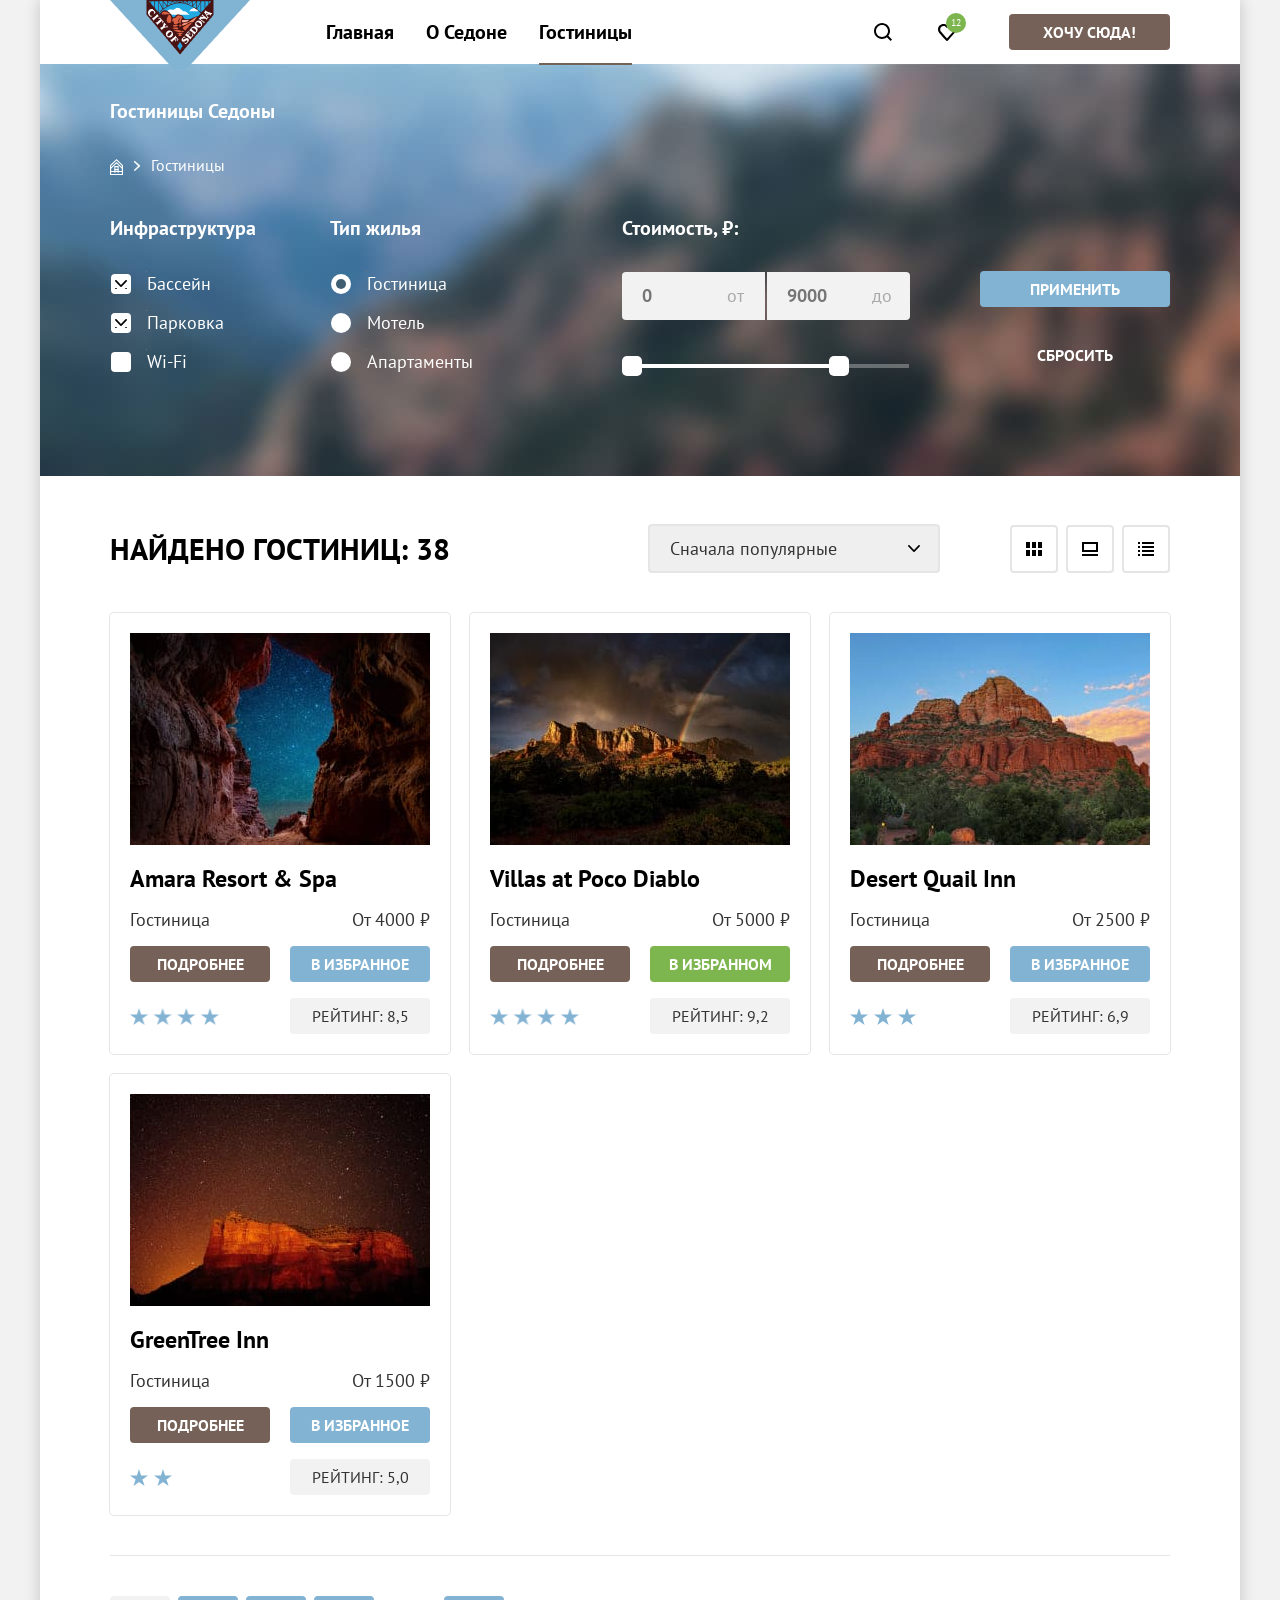
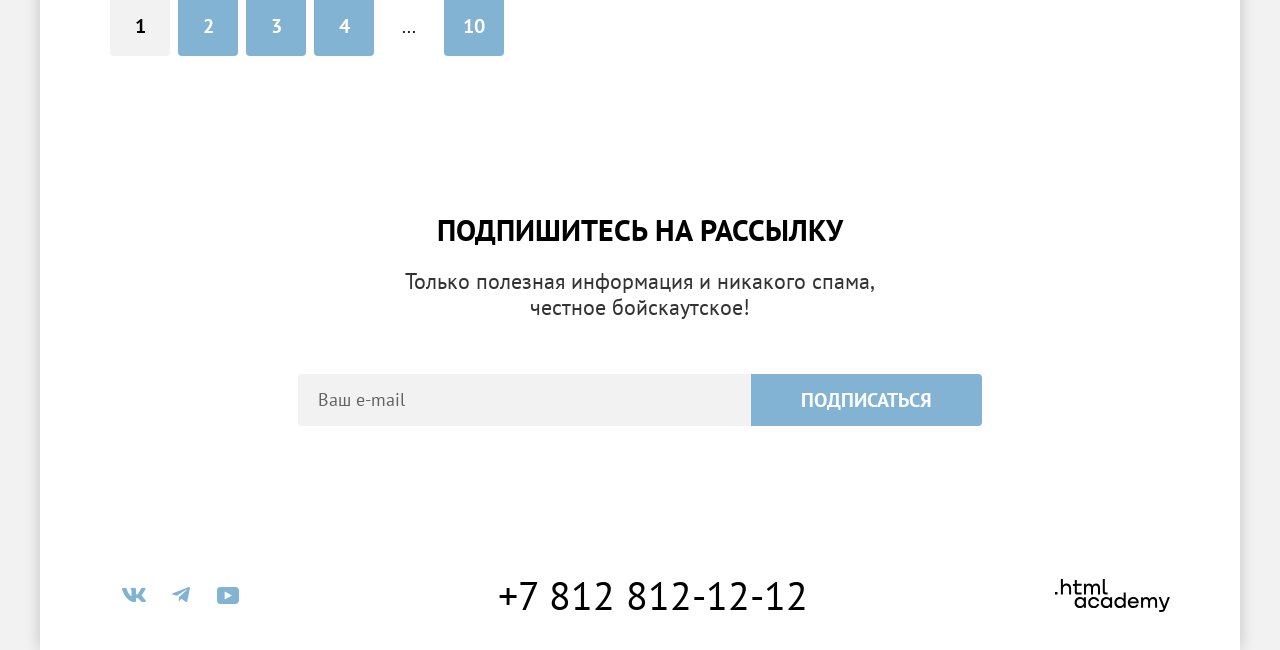
==== commit b47a4d84: "Добавяет editorconfig" ====
--- a/catalog.html
+++ b/catalog.html
@@ -1,330 +1,328 @@
-<!DOCTYPE html>
-<html lang="ru">
-
-<head>
-  <meta charset="utf-8">
-  <meta name="viewport" content="width=device-width, initial-scale=1">
-  <title>HTML Academy: Гостиницы Седоны</title>
-  <link rel="stylesheet" href="styles/styles.css">
-  <link rel="icon" href="favicon.ico">
-  <link rel="icon" type="image/png" sizes="32x32" href="images/favicon.png">
-</head>
-
-<body>
-  <div class="container">
-    <header class="header" data-test="header">
-      <a class="header-logo" href="index.html">
-        <img src="images/logo.png" width="140" height="70" alt="Логотип города Седона">
-      </a>
-      <nav class="menu">
-        <ul class="list-reset menu-list">
-          <li class="menu-item">
-            <a class="menu-link">Главная</a>
-          </li>
-          <li class="menu-item">
-            <a class="menu-link" href="#">О Седоне</a>
-          </li>
-          <li class="menu-item">
-            <a class="menu-link menu-link-active" href="catalog.html">Гостиницы</a>
-          </li>
-        </ul>
-      </nav>
-      <div class="user">
-        <a class="search-item" href="#">
-          <span class="visually-hidden">Поиск</span>
-        </a>
-        <a class="favourites-item" href="#">
-          <span class="favourites-count">12</span>
-          <span class="visually-hidden">Избранное</span>
-        </a>
-        <a class="button" href="#">Хочу сюда!</a>
-      </div>
-    </header>
-
-    <main data-test="main">
-
-      <section class="filter" data-test="catalog">
-        <h1 class="filter-title">Гостиницы Седоны</h1>
-        <ul class="breadcrumbs list-reset">
-          <li class="breadcrumbs-item">
-            <a class="breadcrumbs-link breadcrumbs-link-main" href="index.html">
-              <img class="image breadcrumbs-icon" src="images/main-page.svg" width="13px" height="15px" alt="Главная">
-            </a>
-          </li>
-          <li class="breadcrumbs-item">
-            <img class="image breadcrumbs-icon" src="images/breadcrumbs.png" width="8px" height="20px" alt="">
-          </li>
-          <li class="breadcrumbs-item">
-            <a class="breadcrumbs-link">Гостиницы</a>
-          </li>
-        </ul>
-
-        <form class="filter-catalog" method="post" action="https://echo.htmlacademy.ru">
-
-          <fieldset class="filter-group">
-
-            <legend class="filter-title">Инфраструктура</legend>
-            <ul class="list-reset filter-list">
-              <li class="filter-item">
-                <label class="control">
-                  <input class="visually-hidden control-input" type="checkbox" name="swimming-pool" checked>
-                  <span class="control-mark"></span>
-                  <span class="control-label">Бассейн</span>
-                </label>
-              </li>
-
-              <li class="filter-item">
-                <label class="control">
-                  <input class="visually-hidden control-input" type="checkbox" name="parking" checked>
-                  <span class="control-mark"></span>
-                  <span class="control-label">Парковка</span>
-                </label>
-              </li>
-
-              <li class="filter-item">
-                <label class="control">
-                  <input class="visually-hidden control-input" type="checkbox" name="wi-fi">
-                  <span class="control-mark"></span>
-                  <span class="control-label">Wi-Fi</span>
-                </label>
-              </li>
-            </ul>
-          </fieldset>
-
-          <fieldset class="filter-group">
-            <legend class="filter-title">Тип жилья</legend>
-
-            <ul class="list-reset filter-list">
-              <li class="filter-item">
-                <label class="control">
-                  <input class="visually-hidden control-input" type="radio" name="type-housing" value="hotel" checked>
-                  <span class="control-mark"></span>
-                  <span class="control-label">Гостиница</span>
-                </label>
-              </li>
-              <li class="filter-item">
-                <label class="control">
-                  <input class="visually-hidden control-input" type="radio" name="type-housing" value="motel">
-                  <span class="control-mark"></span>
-                  <span class="control-label">Мотель</span>
-                </label>
-              </li>
-              <li class="filter-item">
-                <label class="control">
-                  <input class="visually-hidden control-input" type="radio" name="type-housing" value="apartments">
-                  <span class="control-mark"></span>
-                  <span class="control-label">Апартаменты</span>
-                </label>
-              </li>
-            </ul>
-          </fieldset>
-          <fieldset class="filter-group filter-group-price">
-            <legend class="filter-title">Стоимость, ₽:</legend>
-            <div class="range">
-              <div class="range-wrapper-inputs">
-                <label class="range-price-label">
-                  <input class="range-min" type="text" name="price-from" placeholder="0">
-                  <span class="range-from">от</span>
-                </label>
-
-                <label class="range-price-label">
-                  <input class="range-max" type="text" name="price-to" placeholder="9000">
-                  <span class="range-from">до</span>
-                </label>
-              </div>
-
-              <div class="range-scale">
-                <div class="range-price" style="left: 0; width: 226px;">
-                  <button class="change-range change-range-min" type="button">
-                    <span class="visually-hidden">Изменить минимальную цену</span>
-                  </button>
-                  <button class="change-range change-range-max" type="button">
-                    <span class="visually-hidden">Изменить максимальную цену</span>
-                  </button>
-                </div>
-              </div>
-            </div>
-          </fieldset>
-
-          <div class="filter-buttons">
-            <input class="button button-submit" type="submit" value="Применить">
-            <input class="button button-reset" type="reset" value="Сбросить">
-          </div>
-        </form>
-      </section>
-
-      <section class="catalog" data-test="catalog">
-        <div class="catalog-header">
-          <h2 class="section-title">Найдено гостиниц: 38</h2>
-
-          <select class="catalog-sorting" aria-label="Сортировка">
-            <option value="popular">Сначала популярные</option>
-            <option value="cheap">Сначала дешевые</option>
-            <option value="expensive">Сначала дорогие</option>
-          </select>
-
-          <div class="catalog-view">
-            <a class="catalog-view-button catalog-view-button-tiles" href="catalog.html?view=tile">
-              <span class="visually-hidden">Показать плиткой</span>
-            </a>
-            <a class="catalog-view-button catalog-view-button-card" href="catalog.html?view=card">
-              <span class="visually-hidden">Показать карточками</span>
-            </a>
-            <a class="catalog-view-button catalog-view-button-list" href="catalog.html?view=list">
-              <span class="visually-hidden">Показать списком</span>
-            </a>
-          </div>
-        </div>
-
-        <ul class="list-reset hotel-list">
-
-          <li class="hotel-card">
-            <a class="hotel-card-link" href="#">
-              <img class="hotel-card-img" src="images/hotel-1.jpg" width="300" height="212" alt="Отель Amara Resort & Spa">
-              <h3 class="hotel-card-title">Amara Resort & Spa</h3>
-            </a>
-            <div class="hotel-card-info">
-              <p class="hotel-card-text hotel-card-inner">Гостиница</p>
-              <p class="hotel-card-text hotel-card-inner">От 4000 ₽</p>
-            </div>
-            <div class="hotel-card-info">
-              <a class="button button-more hotel-card-inner" href="#">Подробнее</a>
-              <button class="button button-favorite hotel-card-inner" type="button">В избранное</button>
-            </div>
-            <div class="hotel-card-info">
-              <div class="hotel-card-stars hotel-card-star-4">
-                <span class="visually-hidden">Четыре звезды</span>
-              </div>
-              <p class="hotel-card-rating hotel-card-inner">Рейтинг: 8,5</p>
-            </div>
-          </li>
-          <li class="hotel-card">
-            <a class="hotel-card-link" href="#">
-              <img class="hotel-card-img" src="images/hotel-2.jpg" width="300" height="212" alt="Отель Villas at Poco Diablo">
-              <h3 class="hotel-card-title">Villas at Poco Diablo</h3>
-            </a>
-            <div class="hotel-card-info">
-              <p class="hotel-card-text hotel-card-inner">Гостиница</p>
-              <p class="hotel-card-text hotel-card-inner">От 5000 ₽</p>
-            </div>
-            <div class="hotel-card-info">
-              <a class="button button-more hotel-card-inner" href="#">Подробнее</a>
-              <button class="button button-add hotel-card-inner" type="button">В избранном</button>
-            </div>
-            <div class="hotel-card-info">
-              <div class="hotel-card-stars hotel-card-star-4">
-                <span class="visually-hidden">Четыре звезды</span>
-              </div>
-              <p class="hotel-card-rating hotel-card-inner">Рейтинг: 9,2</p>
-            </div>
-          </li>
-          <li class="hotel-card">
-            <a class="hotel-card-link" href="#">
-              <img class="hotel-card-img" src="images/hotel-3.jpg" width="300" height="212" alt="Отель Desert Quail Inn">
-              <h3 class="hotel-card-title">Desert Quail Inn</h3>
-            </a>
-            <div class="hotel-card-info">
-              <p class="hotel-card-text hotel-card-inner">Гостиница</p>
-              <p class="hotel-card-text hotel-card-inner">От 2500 ₽</p>
-            </div>
-            <div class="hotel-card-info">
-              <a class="button button-more hotel-card-inner" href="#">Подробнее</a>
-              <button class="button button-favorite hotel-card-inner" type="button">В избранное</button>
-            </div>
-            <div class="hotel-card-info">
-              <div class="hotel-card-stars hotel-card-star-3">
-                <span class="visually-hidden">Три звезды</span>
-              </div>
-              <p class="hotel-card-rating hotel-card-inner">Рейтинг: 6,9</p>
-            </div>
-          </li>
-          <li class="hotel-card">
-            <a class="hotel-card-link" href="#">
-              <img class="hotel-card-img" src="images/hotel-4.jpg" width="300" height="212" alt="Отель Desert Quail Inn">
-              <h3 class="hotel-card-title">GreenTree Inn</h3>
-            </a>
-            <div class="hotel-card-info">
-              <p class="hotel-card-text hotel-card-inner">Гостиница</p>
-              <p class="hotel-card-text hotel-card-inner">От 1500 ₽</p>
-            </div>
-            <div class="hotel-card-info">
-              <a class="button button-more hotel-card-inner" href="#">Подробнее</a>
-              <button class="button button-favorite hotel-card-inner" type="button">В избранное</button>
-            </div>
-            <div class="hotel-card-info">
-              <div class="hotel-card-stars hotel-card-star-2">
-                <span class="visually-hidden">Две звезды</span>
-              </div>
-              <p class="hotel-card-rating hotel-card-inner">Рейтинг: 5,0</p>
-            </div>
-          </li>
-        </ul>
-        <ul class="pagination list-reset">
-          <li class="pagination-item">
-            <a class="pagination-link pagination-current" href="">1</a>
-          </li>
-          <li class="pagination-item">
-            <a class="pagination-link" href="#">2</a>
-          </li>
-          <li class="pagination-item">
-            <a class="pagination-link" href="#">3</a>
-          </li>
-          <li class="pagination-item">
-            <a class="pagination-link" href="#">4</a>
-          </li>
-          <li class="pagination-item">
-            <span class="pagination-more">...</span>
-          </li>
-          <li class="pagination-item">
-            <a class="pagination-link" href="#">10</a>
-          </li>
-        </ul>
-      </section>
-
-      <section class="newsletter newsletter-inner" data-test="subscribe">
-        <h2 class="section-title">Подпишитесь на рассылку</h2>
-        <p class="section-item-text">Только полезная информация и никакого спама,
-          <br> честное бойскаутское!</p>
-        <form class="newsletter-form" action="https://echo.htmlacademy.ru/" method="post">
-          <label>
-            <input class="newsletter-input-email" type="email" name="newsletter-email" placeholder="Ваш e-mail" required="required">
-          </label>
-          <input class="button newsletter-button" type="submit" value="Подписаться">
-        </form>
-      </section>
-    </main>
-
-    <footer class="footer" data-test="footer">
-      <ul class="list-reset social-list">
-        <li class="footer-social-item">
-          <a class="footer-social-link" href="https://vk.com/htmlacademy">
-            <svg aria-hidden="true" focusable="false" role="img" aria-label="Вконтакте." xmlns="http://www.w3.org/2000/svg" width="24" height="14" fill="none" viewBox="0 0 24 14"><path fill="#83b3d3" fill-rule="evenodd" d="M23.45.95c.17-.55 0-.95-.8-.95h-2.62c-.67 0-.98.35-1.14.73 0 0-1.34 3.2-3.23 5.27-.61.6-.89.8-1.22.8-.17 0-.42-.2-.42-.74V.95c0-.66-.18-.95-.74-.95H9.15c-.42 0-.67.3-.67.6 0 .61.95.76 1.05 2.5v3.8c0 .84-.16.99-.5.99-.88 0-3.05-3.21-4.33-6.89-.25-.71-.5-1-1.17-1H.9C.15 0 0 .35 0 .73c0 .68.89 4.07 4.14 8.55C6.32 12.34 9.38 14 12.16 14c1.67 0 1.88-.37 1.88-1v-2.32c0-.73.16-.88.69-.88.38 0 1.05.2 2.61 1.67C19.11 13.22 19.4 14 20.41 14h2.62c.75 0 1.13-.37.91-1.1-.24-.72-1.09-1.77-2.21-3.02-.62-.7-1.53-1.47-1.81-1.86-.4-.49-.28-.7 0-1.14 0 0 3.2-4.43 3.53-5.93" clip-rule="evenodd"/></svg>
-            </a>
-          </li>
-          </a>
-        </li>
-
-        <li class="footer-social-item">
-          <a class="footer-social-link" href="https://t.me/htmlacademy">
-            <span class="visually-hidden">Telegram</span>
-              <svg aria-hidden="true" focusable="false" role="img" aria-label="Telegram." xmlns="http://www.w3.org/2000/svg" width="18" height="16" fill="none" viewBox="0 0 18 16"><path fill="#83b3d3" d="M16.79.1.84 6.25c-1.09.43-1.08 1.04-.2 1.31l4.1 1.28 9.47-5.98c.44-.27.85-.12.52.18L7.05 9.96l-.28 4.22c.41 0 .6-.19.83-.41l1.99-1.93 4.13 3.05c.77.42 1.31.2 1.5-.7l2.72-12.8c.28-1.12-.43-1.62-1.16-1.3"/></svg>
-          </a>
-        </li>
-
-        <li class="footer-social-item">
-          <a class="footer-social-link" href="https://www.youtube.com/user/htmlacademyru">
-            <svg aria-hidden="true" focusable="false" role="img" aria-label="Youtube." xmlns="http://www.w3.org/2000/svg" width="22" height="17" fill="none" viewBox="0 0 22 17"><path fill="#83b3d3" d="M18.6 0H3.18C1.31 0 0 1.6 0 3.4v10.1C0 15.4 1.31 17 3.17 17h15.66c1.64 0 3.17-1.6 3.17-3.4V3.4C21.78 1.6 20.47 0 18.6 0M7.67 12.54V4.46L15 8.5z"/></svg>
-          </a>
-        </li>
-      </ul>
-      <a class="footer-phone" href="tel:+78128121212">
-          +7 812 812-12-12
-        </a>
-      <a class="footer-academy-link" href="https://htmlacademy.ru/intensive/htmlcss">
-        <img src="images/html-academy.svg" width="115" height="33" alt="HTML Academy">
-      </a>
-    </footer>
-  </div>
-</body>
-
+<!DOCTYPE html>
+<html lang="ru">
+
+<head>
+  <meta charset="utf-8">
+  <meta name="viewport" content="width=device-width, initial-scale=1">
+  <title>HTML Academy: Гостиницы Седоны</title>
+  <link rel="stylesheet" href="styles/styles.css">
+  <link rel="icon" href="favicon.ico">
+  <link rel="icon" type="image/png" sizes="32x32" href="images/favicon.png">
+</head>
+
+<body>
+  <div class="container">
+    <header class="header" data-test="header">
+      <a class="header-logo" href="index.html">
+        <img src="images/logo.png" width="140" height="70" alt="Логотип города Седона">
+      </a>
+      <nav class="menu">
+        <ul class="list-reset menu-list">
+          <li class="menu-item">
+            <a class="menu-link">Главная</a>
+          </li>
+          <li class="menu-item">
+            <a class="menu-link" href="#">О Седоне</a>
+          </li>
+          <li class="menu-item">
+            <a class="menu-link menu-link-active" href="catalog.html">Гостиницы</a>
+          </li>
+        </ul>
+      </nav>
+      <div class="user">
+        <a class="search-item" href="#">
+          <span class="visually-hidden">Поиск</span>
+        </a>
+        <a class="favourites-item" href="#">
+          <span class="favourites-count">12</span>
+          <span class="visually-hidden">Избранное</span>
+        </a>
+        <a class="button" href="#">Хочу сюда!</a>
+      </div>
+    </header>
+
+    <main data-test="main">
+
+      <section class="filter" data-test="catalog">
+        <h1 class="filter-title">Гостиницы Седоны</h1>
+        <ul class="breadcrumbs list-reset">
+          <li class="breadcrumbs-item">
+            <a class="breadcrumbs-link breadcrumbs-link-main" href="index.html">
+              <img class="image breadcrumbs-icon" src="images/main-page.svg" width="13" height="15" alt="Главная">
+            </a>
+          </li>
+          <li class="breadcrumbs-item">
+            <img class="image breadcrumbs-icon" src="images/breadcrumbs.png" width="8" height="20" alt="">
+          </li>
+          <li class="breadcrumbs-item">
+            <a class="breadcrumbs-link">Гостиницы</a>
+          </li>
+        </ul>
+
+        <form class="filter-catalog" method="post" action="https://echo.htmlacademy.ru">
+
+          <fieldset class="filter-group">
+
+            <legend class="filter-title">Инфраструктура</legend>
+            <ul class="list-reset filter-list">
+              <li class="filter-item">
+                <label class="control">
+                  <input class="visually-hidden control-input" type="checkbox" name="swimming-pool" checked>
+                  <span class="control-mark"></span>
+                  <span class="control-label">Бассейн</span>
+                </label>
+              </li>
+
+              <li class="filter-item">
+                <label class="control">
+                  <input class="visually-hidden control-input" type="checkbox" name="parking" checked>
+                  <span class="control-mark"></span>
+                  <span class="control-label">Парковка</span>
+                </label>
+              </li>
+
+              <li class="filter-item">
+                <label class="control">
+                  <input class="visually-hidden control-input" type="checkbox" name="wi-fi">
+                  <span class="control-mark"></span>
+                  <span class="control-label">Wi-Fi</span>
+                </label>
+              </li>
+            </ul>
+          </fieldset>
+
+          <fieldset class="filter-group">
+            <legend class="filter-title">Тип жилья</legend>
+
+            <ul class="list-reset filter-list">
+              <li class="filter-item">
+                <label class="control">
+                  <input class="visually-hidden control-input" type="radio" name="type-housing" value="hotel" checked>
+                  <span class="control-mark"></span>
+                  <span class="control-label">Гостиница</span>
+                </label>
+              </li>
+              <li class="filter-item">
+                <label class="control">
+                  <input class="visually-hidden control-input" type="radio" name="type-housing" value="motel">
+                  <span class="control-mark"></span>
+                  <span class="control-label">Мотель</span>
+                </label>
+              </li>
+              <li class="filter-item">
+                <label class="control">
+                  <input class="visually-hidden control-input" type="radio" name="type-housing" value="apartments">
+                  <span class="control-mark"></span>
+                  <span class="control-label">Апартаменты</span>
+                </label>
+              </li>
+            </ul>
+          </fieldset>
+          <fieldset class="filter-group filter-group-price">
+            <legend class="filter-title">Стоимость, ₽:</legend>
+            <div class="range">
+              <div class="range-wrapper-inputs">
+                <label class="range-price-label">
+                  <input class="range-min" type="text" name="price-from" placeholder="0">
+                  <span class="range-from">от</span>
+                </label>
+
+                <label class="range-price-label">
+                  <input class="range-max" type="text" name="price-to" placeholder="9000">
+                  <span class="range-from">до</span>
+                </label>
+              </div>
+
+              <div class="range-scale">
+                <div class="range-price" style="left: 0; width: 226px;">
+                  <button class="change-range change-range-min" type="button">
+                    <span class="visually-hidden">Изменить минимальную цену</span>
+                  </button>
+                  <button class="change-range change-range-max" type="button">
+                    <span class="visually-hidden">Изменить максимальную цену</span>
+                  </button>
+                </div>
+              </div>
+            </div>
+          </fieldset>
+
+          <div class="filter-buttons">
+            <input class="button button-submit" type="submit" value="Применить">
+            <input class="button button-reset" type="reset" value="Сбросить">
+          </div>
+        </form>
+      </section>
+
+      <section class="catalog" data-test="catalog">
+        <div class="catalog-header">
+          <h2 class="section-title">Найдено гостиниц: 38</h2>
+
+          <select class="catalog-sorting" aria-label="Сортировка">
+            <option value="popular">Сначала популярные</option>
+            <option value="cheap">Сначала дешевые</option>
+            <option value="expensive">Сначала дорогие</option>
+          </select>
+
+          <div class="catalog-view">
+            <a class="catalog-view-button catalog-view-button-tiles" href="catalog.html?view=tile">
+              <span class="visually-hidden">Показать плиткой</span>
+            </a>
+            <a class="catalog-view-button catalog-view-button-card" href="catalog.html?view=card">
+              <span class="visually-hidden">Показать карточками</span>
+            </a>
+            <a class="catalog-view-button catalog-view-button-list" href="catalog.html?view=list">
+              <span class="visually-hidden">Показать списком</span>
+            </a>
+          </div>
+        </div>
+
+        <ul class="list-reset hotel-list">
+
+          <li class="hotel-card">
+            <a class="hotel-card-link" href="#">
+              <img class="hotel-card-img" src="images/hotel-1.jpg" width="300" height="212" alt="Отель Amara Resort & Spa">
+              <h3 class="hotel-card-title">Amara Resort & Spa</h3>
+            </a>
+            <div class="hotel-card-info">
+              <p class="hotel-card-text hotel-card-inner">Гостиница</p>
+              <p class="hotel-card-text hotel-card-inner">От 4000 ₽</p>
+            </div>
+            <div class="hotel-card-info">
+              <a class="button button-more hotel-card-inner" href="#">Подробнее</a>
+              <button class="button button-favorite hotel-card-inner" type="button">В избранное</button>
+            </div>
+            <div class="hotel-card-info">
+              <div class="hotel-card-stars hotel-card-star-4">
+                <span class="visually-hidden">Четыре звезды</span>
+              </div>
+              <p class="hotel-card-rating hotel-card-inner">Рейтинг: 8,5</p>
+            </div>
+          </li>
+          <li class="hotel-card">
+            <a class="hotel-card-link" href="#">
+              <img class="hotel-card-img" src="images/hotel-2.jpg" width="300" height="212" alt="Отель Villas at Poco Diablo">
+              <h3 class="hotel-card-title">Villas at Poco Diablo</h3>
+            </a>
+            <div class="hotel-card-info">
+              <p class="hotel-card-text hotel-card-inner">Гостиница</p>
+              <p class="hotel-card-text hotel-card-inner">От 5000 ₽</p>
+            </div>
+            <div class="hotel-card-info">
+              <a class="button button-more hotel-card-inner" href="#">Подробнее</a>
+              <button class="button button-add hotel-card-inner" type="button">В избранном</button>
+            </div>
+            <div class="hotel-card-info">
+              <div class="hotel-card-stars hotel-card-star-4">
+                <span class="visually-hidden">Четыре звезды</span>
+              </div>
+              <p class="hotel-card-rating hotel-card-inner">Рейтинг: 9,2</p>
+            </div>
+          </li>
+          <li class="hotel-card">
+            <a class="hotel-card-link" href="#">
+              <img class="hotel-card-img" src="images/hotel-3.jpg" width="300" height="212" alt="Отель Desert Quail Inn">
+              <h3 class="hotel-card-title">Desert Quail Inn</h3>
+            </a>
+            <div class="hotel-card-info">
+              <p class="hotel-card-text hotel-card-inner">Гостиница</p>
+              <p class="hotel-card-text hotel-card-inner">От 2500 ₽</p>
+            </div>
+            <div class="hotel-card-info">
+              <a class="button button-more hotel-card-inner" href="#">Подробнее</a>
+              <button class="button button-favorite hotel-card-inner" type="button">В избранное</button>
+            </div>
+            <div class="hotel-card-info">
+              <div class="hotel-card-stars hotel-card-star-3">
+                <span class="visually-hidden">Три звезды</span>
+              </div>
+              <p class="hotel-card-rating hotel-card-inner">Рейтинг: 6,9</p>
+            </div>
+          </li>
+          <li class="hotel-card">
+            <a class="hotel-card-link" href="#">
+              <img class="hotel-card-img" src="images/hotel-4.jpg" width="300" height="212" alt="Отель Desert Quail Inn">
+              <h3 class="hotel-card-title">GreenTree Inn</h3>
+            </a>
+            <div class="hotel-card-info">
+              <p class="hotel-card-text hotel-card-inner">Гостиница</p>
+              <p class="hotel-card-text hotel-card-inner">От 1500 ₽</p>
+            </div>
+            <div class="hotel-card-info">
+              <a class="button button-more hotel-card-inner" href="#">Подробнее</a>
+              <button class="button button-favorite hotel-card-inner" type="button">В избранное</button>
+            </div>
+            <div class="hotel-card-info">
+              <div class="hotel-card-stars hotel-card-star-2">
+                <span class="visually-hidden">Две звезды</span>
+              </div>
+              <p class="hotel-card-rating hotel-card-inner">Рейтинг: 5,0</p>
+            </div>
+          </li>
+        </ul>
+        <ul class="pagination list-reset">
+          <li class="pagination-item">
+            <a class="pagination-link pagination-current" href="">1</a>
+          </li>
+          <li class="pagination-item">
+            <a class="pagination-link" href="#">2</a>
+          </li>
+          <li class="pagination-item">
+            <a class="pagination-link" href="#">3</a>
+          </li>
+          <li class="pagination-item">
+            <a class="pagination-link" href="#">4</a>
+          </li>
+          <li class="pagination-item">
+            <span class="pagination-more">...</span>
+          </li>
+          <li class="pagination-item">
+            <a class="pagination-link" href="#">10</a>
+          </li>
+        </ul>
+      </section>
+
+      <section class="newsletter newsletter-inner" data-test="subscribe">
+        <h2 class="section-title">Подпишитесь на рассылку</h2>
+        <p class="section-item-text">Только полезная информация и никакого спама,
+          <br> честное бойскаутское!</p>
+        <form class="newsletter-form" action="https://echo.htmlacademy.ru/" method="post">
+          <label>
+            <input class="newsletter-input-email" type="email" name="newsletter-email" placeholder="Ваш e-mail" required="required">
+          </label>
+          <input class="button newsletter-button" type="submit" value="Подписаться">
+        </form>
+      </section>
+    </main>
+
+    <footer class="footer" data-test="footer">
+      <ul class="list-reset social-list">
+        <li class="footer-social-item">
+          <a class="footer-social-link" href="https://vk.com/htmlacademy">
+            <svg aria-hidden="true" focusable="false" role="img" aria-label="Вконтакте." xmlns="http://www.w3.org/2000/svg" width="24" height="14" fill="none" viewBox="0 0 24 14"><path fill="#83b3d3" fill-rule="evenodd" d="M23.45.95c.17-.55 0-.95-.8-.95h-2.62c-.67 0-.98.35-1.14.73 0 0-1.34 3.2-3.23 5.27-.61.6-.89.8-1.22.8-.17 0-.42-.2-.42-.74V.95c0-.66-.18-.95-.74-.95H9.15c-.42 0-.67.3-.67.6 0 .61.95.76 1.05 2.5v3.8c0 .84-.16.99-.5.99-.88 0-3.05-3.21-4.33-6.89-.25-.71-.5-1-1.17-1H.9C.15 0 0 .35 0 .73c0 .68.89 4.07 4.14 8.55C6.32 12.34 9.38 14 12.16 14c1.67 0 1.88-.37 1.88-1v-2.32c0-.73.16-.88.69-.88.38 0 1.05.2 2.61 1.67C19.11 13.22 19.4 14 20.41 14h2.62c.75 0 1.13-.37.91-1.1-.24-.72-1.09-1.77-2.21-3.02-.62-.7-1.53-1.47-1.81-1.86-.4-.49-.28-.7 0-1.14 0 0 3.2-4.43 3.53-5.93" clip-rule="evenodd"/></svg>
+            </a>
+          </li>
+
+        <li class="footer-social-item">
+          <a class="footer-social-link" href="https://t.me/htmlacademy">
+            <span class="visually-hidden">Telegram</span>
+              <svg aria-hidden="true" focusable="false" role="img" aria-label="Telegram." xmlns="http://www.w3.org/2000/svg" width="18" height="16" fill="none" viewBox="0 0 18 16"><path fill="#83b3d3" d="M16.79.1.84 6.25c-1.09.43-1.08 1.04-.2 1.31l4.1 1.28 9.47-5.98c.44-.27.85-.12.52.18L7.05 9.96l-.28 4.22c.41 0 .6-.19.83-.41l1.99-1.93 4.13 3.05c.77.42 1.31.2 1.5-.7l2.72-12.8c.28-1.12-.43-1.62-1.16-1.3"/></svg>
+          </a>
+        </li>
+
+        <li class="footer-social-item">
+          <a class="footer-social-link" href="https://www.youtube.com/user/htmlacademyru">
+            <svg aria-hidden="true" focusable="false" role="img" aria-label="Youtube." xmlns="http://www.w3.org/2000/svg" width="22" height="17" fill="none" viewBox="0 0 22 17"><path fill="#83b3d3" d="M18.6 0H3.18C1.31 0 0 1.6 0 3.4v10.1C0 15.4 1.31 17 3.17 17h15.66c1.64 0 3.17-1.6 3.17-3.4V3.4C21.78 1.6 20.47 0 18.6 0M7.67 12.54V4.46L15 8.5z"/></svg>
+          </a>
+        </li>
+      </ul>
+      <a class="footer-phone" href="tel:+78128121212">
+          +7 812 812-12-12
+        </a>
+      <a class="footer-academy-link" href="https://htmlacademy.ru/intensive/htmlcss">
+        <img src="images/html-academy.svg" width="115" height="33" alt="HTML Academy">
+      </a>
+    </footer>
+  </div>
+</body>
+
 </html>
--- a/styles/styles.css
+++ b/styles/styles.css
@@ -40,11 +40,11 @@
 }
 
 img {
-  display: block;
   max-width: 100%;
   height: auto;
   object-fit: contain;
 }
+
 
 .container {
   margin: 0 auto;
@@ -388,11 +388,13 @@
   bottom: 0;
   width: 1200px;
   height: 57px;
+  display: block;
   background: url("../images/white-decoration.svg") no-repeat center center;
   background-size: cover;
 }
 
 .hero-img {
+  display: block;
   margin: 0 auto;
   padding-top: 51px;
 }
